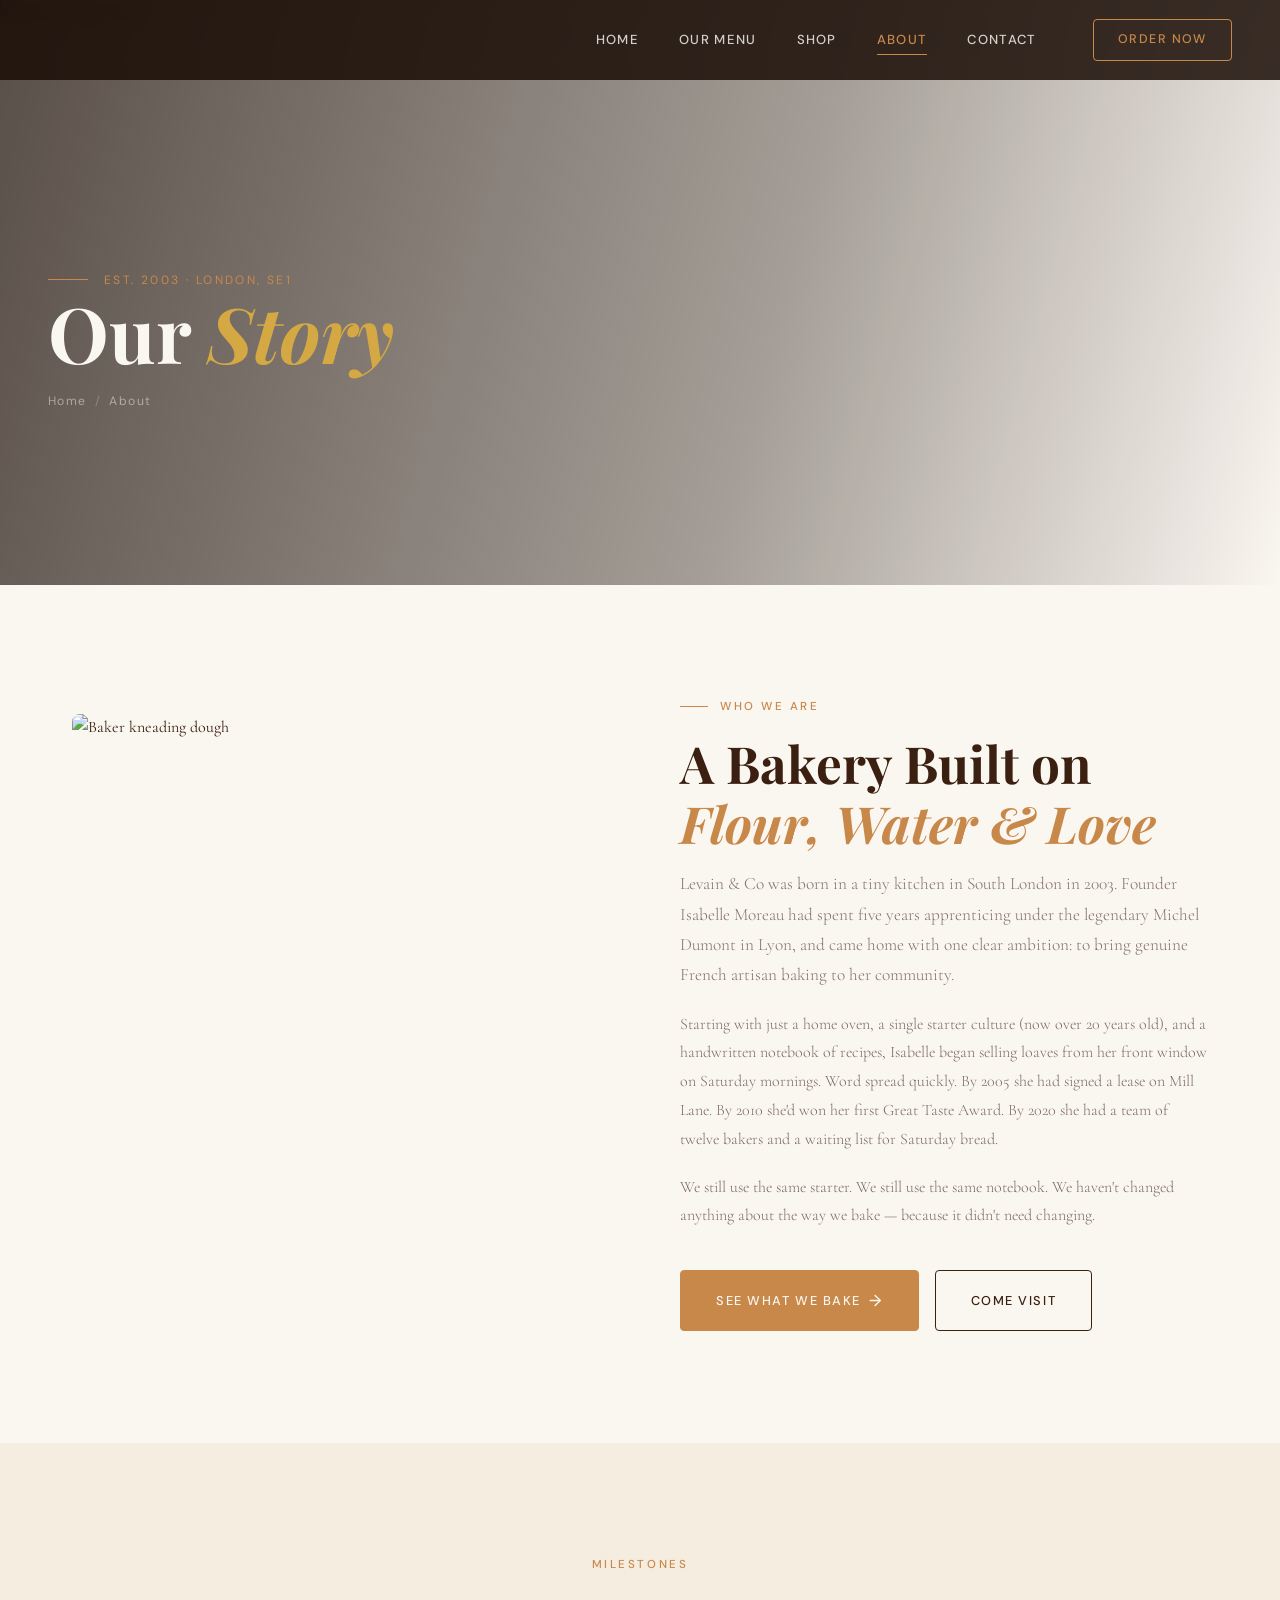
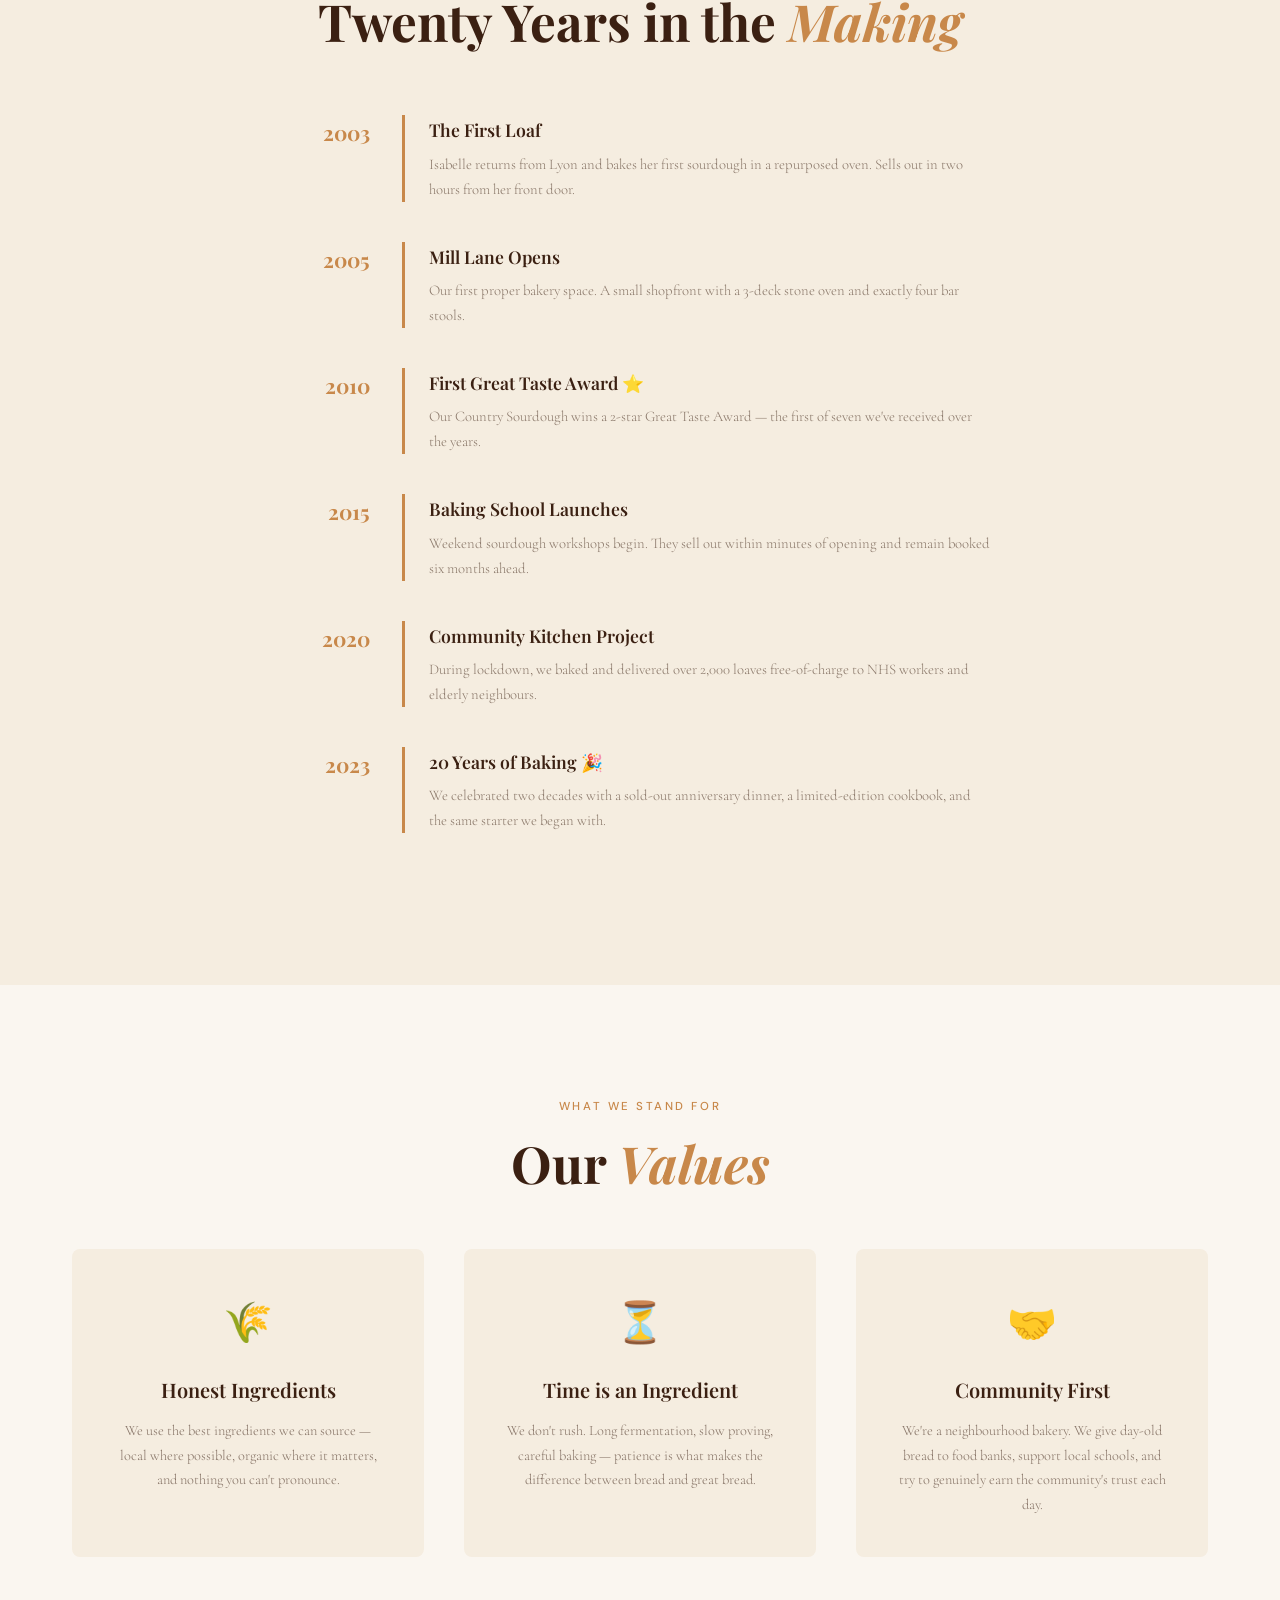
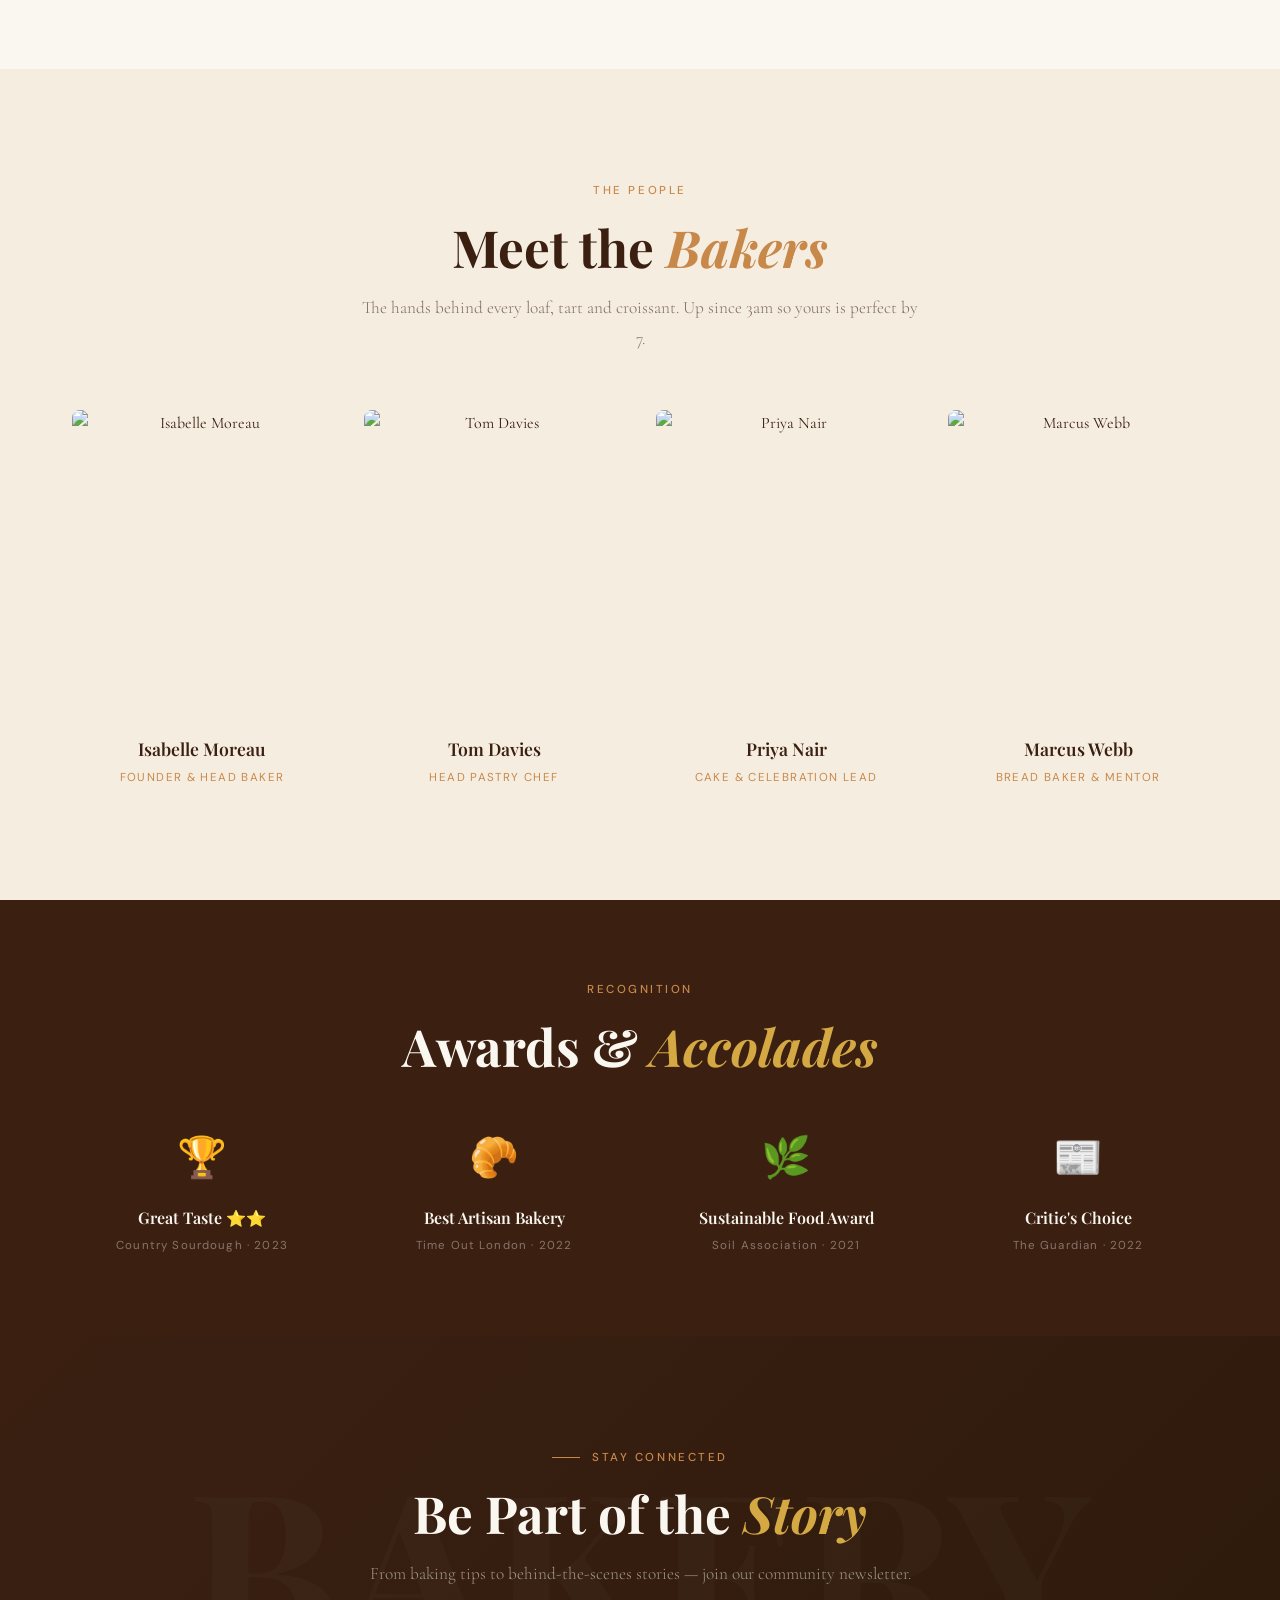
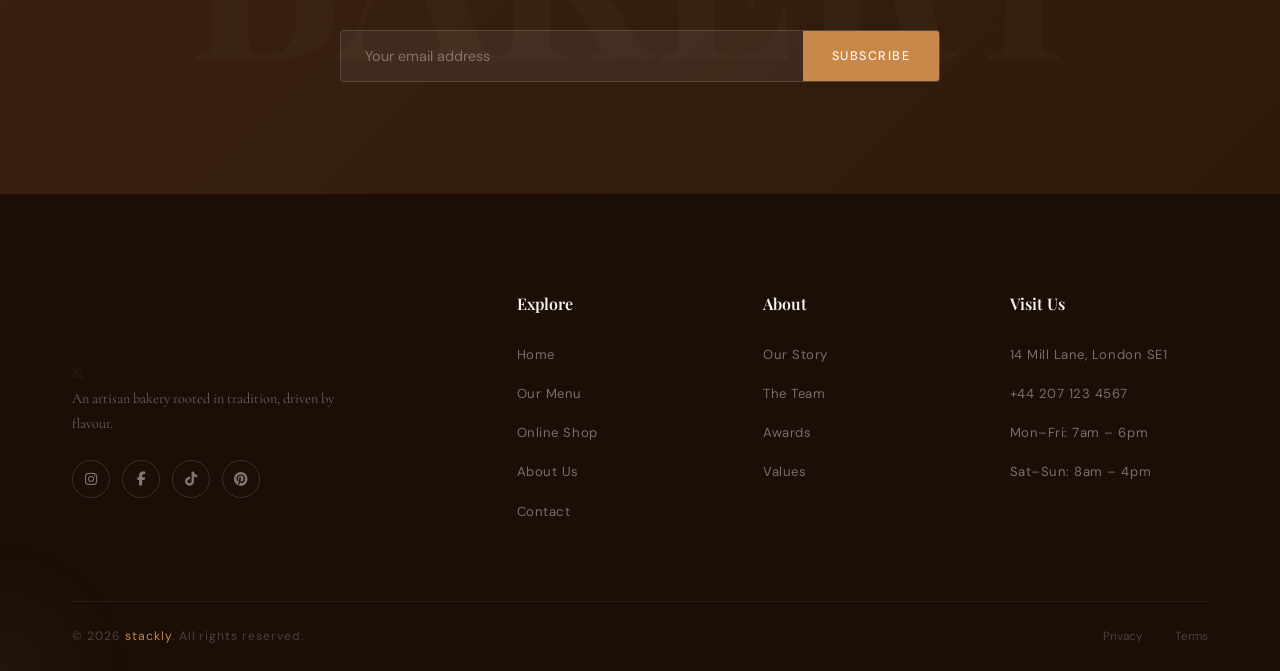
==== about.html @ cf2d7bab "initial commit" ====
<!DOCTYPE html>
<html lang="en">
<head>
  <meta charset="UTF-8" />
  <meta name="viewport" content="width=device-width, initial-scale=1.0" />
  <title>About Us </title>
  <link rel="stylesheet" href="style.css" />
  <link rel="stylesheet" href="https://cdnjs.cloudflare.com/ajax/libs/font-awesome/6.5.0/css/all.min.css" />
</head>
<body>

    

<div class="page-overlay" id="page-overlay"></div>

<nav class="mobile-menu" id="mobile-menu">
  <a href="index.html">Home</a>
  <a href="menu.html">Our Menu</a>
  <a href="shop.html">Shop</a>
  <a href="about.html">About</a>
  <a href="contact.html">Contact</a>
  <div class="mobile-menu-footer">LEVAIN &amp; CO · EST. 2003</div>
</nav>

<header class="navbar dark-nav" id="navbar">
    <div class="footer-logo-wrap">
          <img
            src="https://snabsolutions.in/wp-content/uploads/2026/02/stackly-snab-solutions.png"
            alt="Stackly Bakery"
            class="footer-logo-img"
            loading="lazy"
          /></div>
  <a href="index.html" class="nav-logo"> <span></span> </a>
  <nav class="nav-links">
    <a href="index.html">Home</a>
    <a href="menu.html">Our Menu</a>
    <a href="shop.html">Shop</a>
    <a href="about.html" class="active">About</a>
    <a href="contact.html">Contact</a>
  </nav>
  <a href="shop.html" class="nav-cta">Order Now</a>
  <button class="hamburger" id="hamburger" aria-label="Menu">
    <span></span><span></span><span></span>
  </button>
</header>

<!-- Hero -->
<section class="inner-hero">
  <img class="hero-bg" src="https://images.unsplash.com/photo-1559592413-7cec4d0cae2b?w=1600&q=80&fit=crop" alt="Bakery kitchen hero" />
  <div class="inner-hero-content">
    <p class="hero-eyebrow" style="color:var(--caramel);font-family:var(--font-ui);font-size:0.75rem;letter-spacing:0.2em;text-transform:uppercase;margin-bottom:1rem;opacity:1">Est. 2003 · London, SE1</p>
    <h1 class="inner-hero-title">Our <em style="font-style:italic;color:var(--gold)">Story</em></h1>
    <div class="breadcrumb">
      <a href="index.html">Home</a><span class="sep">/</span><span>About</span>
    </div>
  </div>
</section>

<!-- Story Section -->
<section class="section about-story">
  <div class="container">
    <div class="about-story-inner">

      <div class="about-story-img reveal-left">
        <img src="https://images.unsplash.com/photo-1509440159596-0249088772ff?w=700&q=80&fit=crop" alt="Baker kneading dough" />
      </div>

      <div class="reveal-right">
        <p class="section-label">Who We Are</p>
        <h2 class="section-title">A Bakery Built on<br /><em>Flour, Water & Love</em></h2>
        <p class="section-sub">Levain & Co was born in a tiny kitchen in South London in 2003. Founder Isabelle Moreau had spent five years apprenticing under the legendary Michel Dumont in Lyon, and came home with one clear ambition: to bring genuine French artisan baking to her community.</p>
        <p style="margin-top:1.2rem;font-size:1rem;color:rgba(59,32,18,0.65);font-weight:300;line-height:1.8">Starting with just a home oven, a single starter culture (now over 20 years old), and a handwritten notebook of recipes, Isabelle began selling loaves from her front window on Saturday mornings. Word spread quickly. By 2005 she had signed a lease on Mill Lane. By 2010 she'd won her first Great Taste Award. By 2020 she had a team of twelve bakers and a waiting list for Saturday bread.</p>
        <p style="margin-top:1.2rem;font-size:1rem;color:rgba(59,32,18,0.65);font-weight:300;line-height:1.8">We still use the same starter. We still use the same notebook. We haven't changed anything about the way we bake — because it didn't need changing.</p>
        <div style="margin-top:2.5rem;display:flex;gap:1rem;flex-wrap:wrap">
          <a href="menu.html" class="btn btn-primary btn-arrow">See What We Bake</a>
          <a href="contact.html" class="btn btn-outline-dark">Come Visit</a>
        </div>
      </div>

    </div>
  </div>
</section>

<!-- Timeline -->
<section style="background:var(--warm);padding:7rem 0">
  <div class="container">
    <div class="text-center reveal">
      <p class="section-label">Milestones</p>
      <h2 class="section-title">Twenty Years in the <em>Making</em></h2>
    </div>

    <div class="timeline" style="max-width:700px;margin:4rem auto 0">

      <div class="timeline-item reveal" data-delay="1">
        <div class="timeline-year">2003</div>
        <div class="timeline-body">
          <div class="timeline-title">The First Loaf</div>
          <div class="timeline-text">Isabelle returns from Lyon and bakes her first sourdough in a repurposed oven. Sells out in two hours from her front door.</div>
        </div>
      </div>

      <div class="timeline-item reveal" data-delay="2">
        <div class="timeline-year">2005</div>
        <div class="timeline-body">
          <div class="timeline-title">Mill Lane Opens</div>
          <div class="timeline-text">Our first proper bakery space. A small shopfront with a 3-deck stone oven and exactly four bar stools.</div>
        </div>
      </div>

      <div class="timeline-item reveal" data-delay="3">
        <div class="timeline-year">2010</div>
        <div class="timeline-body">
          <div class="timeline-title">First Great Taste Award ⭐</div>
          <div class="timeline-text">Our Country Sourdough wins a 2-star Great Taste Award — the first of seven we've received over the years.</div>
        </div>
      </div>

      <div class="timeline-item reveal" data-delay="1">
        <div class="timeline-year">2015</div>
        <div class="timeline-body">
          <div class="timeline-title">Baking School Launches</div>
          <div class="timeline-text">Weekend sourdough workshops begin. They sell out within minutes of opening and remain booked six months ahead.</div>
        </div>
      </div>

      <div class="timeline-item reveal" data-delay="2">
        <div class="timeline-year">2020</div>
        <div class="timeline-body">
          <div class="timeline-title">Community Kitchen Project</div>
          <div class="timeline-text">During lockdown, we baked and delivered over 2,000 loaves free-of-charge to NHS workers and elderly neighbours.</div>
        </div>
      </div>

      <div class="timeline-item reveal" data-delay="3">
        <div class="timeline-year">2023</div>
        <div class="timeline-body">
          <div class="timeline-title">20 Years of Baking 🎉</div>
          <div class="timeline-text">We celebrated two decades with a sold-out anniversary dinner, a limited-edition cookbook, and the same starter we began with.</div>
        </div>
      </div>

    </div>
  </div>
</section>

<!-- Values Section -->
<section class="section" style="background:var(--cream)">
  <div class="container">
    <div class="text-center reveal">
      <p class="section-label">What We Stand For</p>
      <h2 class="section-title">Our <em>Values</em></h2>
    </div>
    <div style="display:grid;grid-template-columns:repeat(3,1fr);gap:2.5rem;margin-top:3.5rem">

      <div class="reveal" data-delay="1" style="text-align:center;padding:2.5rem;background:var(--warm);border-radius:8px">
        <div style="font-size:2.5rem;margin-bottom:1rem">🌾</div>
        <div style="font-family:var(--font-display);font-size:1.25rem;font-weight:600;color:var(--brown);margin-bottom:0.75rem">Honest Ingredients</div>
        <p style="font-size:0.9rem;color:rgba(59,32,18,0.6);font-weight:300;line-height:1.7">We use the best ingredients we can source — local where possible, organic where it matters, and nothing you can't pronounce.</p>
      </div>

      <div class="reveal" data-delay="3" style="text-align:center;padding:2.5rem;background:var(--warm);border-radius:8px">
        <div style="font-size:2.5rem;margin-bottom:1rem">⏳</div>
        <div style="font-family:var(--font-display);font-size:1.25rem;font-weight:600;color:var(--brown);margin-bottom:0.75rem">Time is an Ingredient</div>
        <p style="font-size:0.9rem;color:rgba(59,32,18,0.6);font-weight:300;line-height:1.7">We don't rush. Long fermentation, slow proving, careful baking — patience is what makes the difference between bread and great bread.</p>
      </div>

      <div class="reveal" data-delay="5" style="text-align:center;padding:2.5rem;background:var(--warm);border-radius:8px">
        <div style="font-size:2.5rem;margin-bottom:1rem">🤝</div>
        <div style="font-family:var(--font-display);font-size:1.25rem;font-weight:600;color:var(--brown);margin-bottom:0.75rem">Community First</div>
        <p style="font-size:0.9rem;color:rgba(59,32,18,0.6);font-weight:300;line-height:1.7">We're a neighbourhood bakery. We give day-old bread to food banks, support local schools, and try to genuinely earn the community's trust each day.</p>
      </div>

    </div>
  </div>
</section>

<!-- Team Section -->
<section class="section team-section">
  <div class="container">
    <div class="text-center reveal">
      <p class="section-label">The People</p>
      <h2 class="section-title">Meet the <em>Bakers</em></h2>
      <p class="section-sub">The hands behind every loaf, tart and croissant. Up since 3am so yours is perfect by 7.</p>
    </div>

    <div class="team-grid">

      <div class="team-card reveal" data-delay="1">
        <div class="team-img">
          <img src="https://images.unsplash.com/photo-1494790108755-2616b612b25c?w=400&q=80&fit=crop&crop=faces" alt="Isabelle Moreau" />
          <div class="team-socials">
            <a href="#"><i class="fab fa-instagram"></i></a>
            <a href="#"><i class="fab fa-linkedin-in"></i></a>
          </div>
        </div>
        <div class="team-name">Isabelle Moreau</div>
        <div class="team-role">Founder & Head Baker</div>
      </div>

      <div class="team-card reveal" data-delay="2">
        <div class="team-img">
          <img src="https://images.unsplash.com/photo-1507003211169-0a1dd7228f2d?w=400&q=80&fit=crop&crop=faces" alt="Tom Davies" />
          <div class="team-socials">
            <a href="#"><i class="fab fa-instagram"></i></a>
          </div>
        </div>
        <div class="team-name">Tom Davies</div>
        <div class="team-role">Head Pastry Chef</div>
      </div>

      <div class="team-card reveal" data-delay="3">
        <div class="team-img">
          <img src="https://images.unsplash.com/photo-1438761681033-6461ffad8d80?w=400&q=80&fit=crop&crop=faces" alt="Priya Nair" />
          <div class="team-socials">
            <a href="#"><i class="fab fa-instagram"></i></a>
          </div>
        </div>
        <div class="team-name">Priya Nair</div>
        <div class="team-role">Cake & Celebration Lead</div>
      </div>

      <div class="team-card reveal" data-delay="4">
        <div class="team-img">
          <img src="https://images.unsplash.com/photo-1472099645785-5658abf4ff4e?w=400&q=80&fit=crop&crop=faces" alt="Marcus Webb" />
          <div class="team-socials">
            <a href="#"><i class="fab fa-instagram"></i></a>
          </div>
        </div>
        <div class="team-name">Marcus Webb</div>
        <div class="team-role">Bread Baker & Mentor</div>
      </div>

    </div>
  </div>
</section>

<!-- Awards Banner -->
<section style="background:var(--brown);padding:5rem 0">
  <div class="container">
    <div class="text-center reveal" style="margin-bottom:3rem">
      <p class="section-label" style="color:var(--caramel);justify-content:center">Recognition</p>
      <h2 class="section-title" style="color:var(--cream)">Awards & <em style="color:var(--gold)">Accolades</em></h2>
    </div>
    <div style="display:grid;grid-template-columns:repeat(4,1fr);gap:2rem;text-align:center">
      <div class="reveal" data-delay="1" style="color:var(--cream)">
        <div style="font-size:2.5rem;margin-bottom:0.75rem">🏆</div>
        <div style="font-family:var(--font-display);font-size:1rem;font-weight:600;color:var(--cream);margin-bottom:0.3rem">Great Taste ⭐⭐</div>
        <div style="font-family:var(--font-ui);font-size:0.72rem;letter-spacing:0.1em;color:rgba(250,246,240,0.4)">Country Sourdough · 2023</div>
      </div>
      <div class="reveal" data-delay="2" style="color:var(--cream)">
        <div style="font-size:2.5rem;margin-bottom:0.75rem">🥐</div>
        <div style="font-family:var(--font-display);font-size:1rem;font-weight:600;color:var(--cream);margin-bottom:0.3rem">Best Artisan Bakery</div>
        <div style="font-family:var(--font-ui);font-size:0.72rem;letter-spacing:0.1em;color:rgba(250,246,240,0.4)">Time Out London · 2022</div>
      </div>
      <div class="reveal" data-delay="3" style="color:var(--cream)">
        <div style="font-size:2.5rem;margin-bottom:0.75rem">🌿</div>
        <div style="font-family:var(--font-display);font-size:1rem;font-weight:600;color:var(--cream);margin-bottom:0.3rem">Sustainable Food Award</div>
        <div style="font-family:var(--font-ui);font-size:0.72rem;letter-spacing:0.1em;color:rgba(250,246,240,0.4)">Soil Association · 2021</div>
      </div>
      <div class="reveal" data-delay="4" style="color:var(--cream)">
        <div style="font-size:2.5rem;margin-bottom:0.75rem">📰</div>
        <div style="font-family:var(--font-display);font-size:1rem;font-weight:600;color:var(--cream);margin-bottom:0.3rem">Critic's Choice</div>
        <div style="font-family:var(--font-ui);font-size:0.72rem;letter-spacing:0.1em;color:rgba(250,246,240,0.4)">The Guardian · 2022</div>
      </div>
    </div>
  </div>
</section>

<!-- Newsletter -->
<section class="newsletter-section">
  <div class="newsletter-inner reveal">
    <p class="section-label" style="justify-content:center">Stay Connected</p>
    <h2 class="section-title" style="color:var(--cream)">Be Part of the <em style="color:var(--gold)">Story</em></h2>
    <p class="section-sub">From baking tips to behind-the-scenes stories — join our community newsletter.</p>
    <form class="newsletter-form" onsubmit="return false">
      <input type="email" placeholder="Your email address" />
      <button type="submit">Subscribe</button>
    </form>
  </div>
</section>

<footer>
  <div class="container">
    <div class="footer-grid">
      <div class="footer-brand">
        <div class="nav-logo">
          <img
            src="https://snabsolutions.in/wp-content/uploads/2026/02/stackly-snab-solutions.png"
            alt="Stackly Bakery"
            class="footer-logo-img"
            loading="lazy"
          /></div>
        <div class="nav-logo"> <span>&</span> </div>
        <p>An artisan bakery rooted in tradition, driven by flavour.</p>
        <div class="footer-socials">
          <a href="#"><i class="fab fa-instagram"></i></a>
          <a href="#"><i class="fab fa-facebook-f"></i></a>
          <a href="#"><i class="fab fa-tiktok"></i></a>
          <a href="#"><i class="fab fa-pinterest"></i></a>
        </div>
      </div>
      <div>
        <div class="footer-col-title">Explore</div>
        <ul class="footer-links">
          <li><a href="index.html">Home</a></li>
          <li><a href="menu.html">Our Menu</a></li>
          <li><a href="shop.html">Online Shop</a></li>
          <li><a href="about.html">About Us</a></li>
          <li><a href="contact.html">Contact</a></li>
        </ul>
      </div>
      <div>
        <div class="footer-col-title">About</div>
        <ul class="footer-links">
          <li><a href="about.html">Our Story</a></li>
          <li><a href="about.html">The Team</a></li>
          <li><a href="about.html">Awards</a></li>
          <li><a href="about.html">Values</a></li>
        </ul>
      </div>
      <div>
        <div class="footer-col-title">Visit Us</div>
        <ul class="footer-links">
          <li><a href="#">14 Mill Lane, London SE1</a></li>
          <li><a href="tel:+442071234567">+44 207 123 4567</a></li>
          <li><a href="#">Mon–Fri: 7am – 6pm</a></li>
          <li><a href="#">Sat–Sun: 8am – 4pm</a></li>
        </ul>
      </div>
    </div>
    <div class="footer-bottom">
      <p class="footer-copy">© 2026 <span>stackly</span>. All rights reserved.</p>
      <div class="footer-legal"><a href="#">Privacy</a><a href="#">Terms</a></div>
    </div>
  </div>
</footer>

<script src="main.js"></script>
</body>
</html>
---- style.css ----
/* ============================================
   STACKLY BAKERY — Main Stylesheet
   style.css
   ============================================ */

@import url('https://fonts.googleapis.com/css2?family=Playfair+Display:ital,wght@0,400;0,600;0,700;0,900;1,400;1,600&family=Cormorant+Garamond:ital,wght@0,300;0,400;0,500;1,300;1,400&family=DM+Sans:wght@300;400;500&display=swap');

/* ─── CSS Variables ─────────────────────────── */
:root {
  --cream:     #faf6f0;
  --warm:      #f5ede0;
  --caramel:   #c8884a;
  --caramel-d: #a96e34;
  --brown:     #3b2012;
  --dark:      #1a0e07;
  --sage:      #7a8c6e;
  --rose:      #d4937a;
  --gold:      #d4a843;

  --font-display: 'Playfair Display', Georgia, serif;
  --font-body:    'Cormorant Garamond', serif;
  --font-ui:      'DM Sans', sans-serif;

  --nav-h: 80px;
  --transition: 0.4s cubic-bezier(0.25, 0.46, 0.45, 0.94);
  --radius: 4px;
  --shadow: 0 8px 40px rgba(59,32,18,0.12);
  --shadow-lg: 0 20px 60px rgba(59,32,18,0.18);
}

/* ─── Reset & Base ──────────────────────────── */
*, *::before, *::after {
  margin: 0;
  padding: 0;
  box-sizing: border-box;
}

html {
  scroll-behavior: smooth;
  font-size: 16px;
}

body {
  font-family: var(--font-body);
  background: var(--cream);
  color: var(--brown);
  overflow-x: hidden;
  line-height: 1.7;
}

img {
  display: block;
  width: 100%;
  height: 100%;
  object-fit: cover;
}

a {
  text-decoration: none;
  color: inherit;
}

ul { list-style: none; }

button {
  cursor: pointer;
  border: none;
  background: none;
  font-family: inherit;
}

.container {
  max-width: 1200px;
  margin: 0 auto;
  padding: 0 2rem;
}

.container-wide {
  max-width: 1440px;
  margin: 0 auto;
  padding: 0 2rem;
}

/* ─── Page Transition ───────────────────────── */
.page-overlay {
  position: fixed;
  inset: 0;
  background: var(--brown);
  z-index: 9999;
  transform: translateY(-100%);
  transition: transform 0.6s cubic-bezier(0.77,0,0.175,1);
  pointer-events: none;
}

.page-overlay.active {
  transform: translateY(0);
  pointer-events: all;
}

.page-overlay.exit {
  transform: translateY(100%);
}

/* ─── Scrollbar ─────────────────────────────── */
::-webkit-scrollbar { width: 5px; }
::-webkit-scrollbar-track { background: var(--warm); }
::-webkit-scrollbar-thumb { background: var(--caramel); border-radius: 10px; }

/* ============================================
   NAVIGATION
   ============================================ */
.navbar {
  position: fixed;
  top: 0;
  left: 0;
  right: 0;
  height: var(--nav-h);
  display: flex;
  align-items: center;
  z-index: 1000;
  transition: background var(--transition), box-shadow var(--transition), height var(--transition);
  padding: 0 3rem;
  gap: 2rem;
}

.navbar.scrolled {
  background: rgba(26,14,7,0.97);
  backdrop-filter: blur(12px);
  box-shadow: 0 2px 24px rgba(59,32,18,0.25);
  height: 64px;
}

.navbar.dark-nav {
  background: rgba(26,14,7,0.85);
  backdrop-filter: blur(8px);
}

.navbar.dark-nav.scrolled {
  background: rgba(26,14,7,0.97);
}

/* ─── Logo ──────────────────────────────────── */
.nav-logo {
  display: flex;
  align-items: center;
  gap: 0.75rem;
  flex-shrink: 0;
  text-decoration: none;
}

.nav-logo-img {
  height: 70px;
  width: auto;
  object-fit: contain;
  display: block;
  /* White tinted logo on dark nav */
  filter: brightness(0) invert(1);
  transition: filter var(--transition), transform var(--transition);
}

.nav-logo:hover .nav-logo-img {
  transform: scale(1.04);
}

/* Keep white on dark nav always */
.navbar.dark-nav .nav-logo-img,
.navbar.dark-nav.scrolled .nav-logo-img {
  filter: brightness(0) invert(1);
}

/* On light scrolled nav, show original colors */
.navbar:not(.dark-nav).scrolled .nav-logo-img {
  filter: none;
}

.nav-logo-text {
  font-family: var(--font-display);
  font-size: 1.45rem;
  font-weight: 700;
  color: var(--cream);
  letter-spacing: 0.02em;
  transition: color var(--transition);
}

.navbar:not(.dark-nav).scrolled .nav-logo-text {
  color: var(--brown);
}

.nav-logo-text span { color: var(--caramel); }

.nav-links {
  display: flex;
  align-items: center;
  gap: 2.5rem;
  margin-left: auto;
  margin-right: 1.5rem;
}

.nav-links a {
  font-family: var(--font-ui);
  font-size: 0.82rem;
  font-weight: 500;
  letter-spacing: 0.1em;
  text-transform: uppercase;
  color: rgba(250,246,240,0.82);
  transition: color var(--transition);
  position: relative;
}

.nav-links a::after {
  content: '';
  position: absolute;
  bottom: -4px;
  left: 0;
  width: 0;
  height: 1px;
  background: var(--caramel);
  transition: width var(--transition);
}

.nav-links a:hover::after,
.nav-links a.active::after { width: 100%; }

.nav-links a:hover,
.nav-links a.active { color: var(--caramel); }

.navbar:not(.dark-nav).scrolled .nav-links a {
  color: rgba(59,32,18,0.8);
}

.nav-cta {
  font-family: var(--font-ui);
  font-size: 0.78rem;
  font-weight: 500;
  letter-spacing: 0.12em;
  text-transform: uppercase;
  padding: 0.6rem 1.5rem;
  border: 1px solid var(--caramel);
  color: var(--caramel);
  border-radius: var(--radius);
  transition: all var(--transition);
  white-space: nowrap;
  position: relative;
  overflow: hidden;
}

.nav-cta::before {
  content: '';
  position: absolute;
  inset: 0;
  background: var(--caramel);
  transform: scaleX(0);
  transform-origin: left;
  transition: transform 0.4s cubic-bezier(0.77,0,0.175,1);
}

.nav-cta:hover::before { transform: scaleX(1); }

.nav-cta span, .nav-cta { position: relative; }

.nav-cta:hover {
  color: var(--cream);
}

/* Cart badge */
.cart-count {
  position: absolute;
  top: -6px;
  right: -6px;
  width: 18px;
  height: 18px;
  border-radius: 50%;
  background: var(--caramel);
  color: var(--cream);
  font-family: var(--font-ui);
  font-size: 0.58rem;
  font-weight: 700;
  display: flex;
  align-items: center;
  justify-content: center;
}

/* ─── Hamburger ─────────────────────────────── */
.hamburger {
  display: none;
  flex-direction: column;
  justify-content: center;
  gap: 6px;
  width: 42px;
  height: 42px;
  padding: 8px;
  margin-left: auto;
  z-index: 1100;
  background: rgba(250,246,240,0.08);
  border: 1px solid rgba(250,246,240,0.18);
  border-radius: 6px;
  transition: background var(--transition), border-color var(--transition);
}

.hamburger:hover {
  background: rgba(200,136,74,0.18);
  border-color: var(--caramel);
}

.hamburger span {
  display: block;
  height: 2px;
  background: var(--cream);
  border-radius: 2px;
  transition: all 0.38s cubic-bezier(0.68,-0.55,0.265,1.55);
  transform-origin: center;
}

.hamburger span:nth-child(1) { width: 100%; }
.hamburger span:nth-child(2) { width: 72%; }
.hamburger span:nth-child(3) { width: 100%; }

.hamburger.open span:nth-child(1) {
  transform: translateY(8px) rotate(45deg);
  width: 100%;
}

.hamburger.open span:nth-child(2) {
  opacity: 0;
  transform: scaleX(0);
}

.hamburger.open span:nth-child(3) {
  transform: translateY(-8px) rotate(-45deg);
}

/* ─── Mobile Menu ───────────────────────────── */
.mobile-menu {
  position: fixed;
  inset: 0;
  background: var(--dark);
  z-index: 1050;
  display: flex;
  flex-direction: column;
  align-items: center;
  justify-content: center;
  gap: 0.4rem;
  transform: translateX(100%);
  transition: transform 0.52s cubic-bezier(0.77,0,0.175,1);
  overflow: hidden;
}

.mobile-menu::before {
  content: '';
  position: absolute;
  width: 600px;
  height: 600px;
  border-radius: 50%;
  background: radial-gradient(circle, rgba(200,136,74,0.07) 0%, transparent 70%);
  top: -200px;
  right: -200px;
  pointer-events: none;
}

.mobile-menu.open { transform: translateX(0); }

.mobile-menu a {
  font-family: var(--font-display);
  font-size: clamp(1.8rem,6vw,3rem);
  color: var(--cream);
  font-weight: 600;
  letter-spacing: 0.02em;
  transition: color 0.3s;
  opacity: 0;
  transform: translateX(40px);
  padding: 0.4rem 0;
  position: relative;
}

.mobile-menu a::after {
  content: '';
  position: absolute;
  bottom: 0;
  left: 0;
  width: 0;
  height: 1px;
  background: var(--caramel);
  transition: width 0.3s ease;
}

.mobile-menu a:hover::after { width: 100%; }

.mobile-menu.open a {
  opacity: 1;
  transform: translateX(0);
  transition: opacity 0.4s ease, transform 0.4s ease, color 0.3s;
}

.mobile-menu.open a:nth-child(1) { transition-delay: 0.12s; }
.mobile-menu.open a:nth-child(2) { transition-delay: 0.18s; }
.mobile-menu.open a:nth-child(3) { transition-delay: 0.24s; }
.mobile-menu.open a:nth-child(4) { transition-delay: 0.30s; }
.mobile-menu.open a:nth-child(5) { transition-delay: 0.36s; }

.mobile-menu a:hover { color: var(--caramel); }

.mobile-menu-order {
  margin-top: 1.5rem;
  opacity: 0;
  transform: translateY(20px);
  transition: opacity 0.4s ease, transform 0.4s ease !important;
}

.mobile-menu.open .mobile-menu-order {
  opacity: 1;
  transform: translateY(0);
  transition-delay: 0.42s !important;
}

.mobile-menu-order-btn {
  font-family: var(--font-ui) !important;
  font-size: 0.85rem !important;
  letter-spacing: 0.15em !important;
  text-transform: uppercase !important;
  padding: 0.9rem 2.5rem !important;
  background: var(--caramel) !important;
  color: var(--cream) !important;
  border-radius: var(--radius) !important;
  display: inline-block;
}

.mobile-menu-order-btn:hover {
  background: var(--caramel-d) !important;
}

.mobile-menu-order-btn::after { display: none !important; }

.mobile-menu-footer {
  position: absolute;
  bottom: 2.5rem;
  font-family: var(--font-ui);
  font-size: 0.7rem;
  color: rgba(250,246,240,0.25);
  letter-spacing: 0.18em;
  text-transform: uppercase;
}

.mobile-close {
  position: absolute;
  top: 1.5rem;
  right: 1.5rem;
  width: 46px;
  height: 46px;
  border-radius: 50%;
  background: rgba(250,246,240,0.07);
  border: 1px solid rgba(250,246,240,0.12);
  display: flex;
  align-items: center;
  justify-content: center;
  cursor: pointer;
  transition: background var(--transition), border-color var(--transition), opacity 0.3s 0.3s;
  z-index: 10;
  opacity: 0;
}

.mobile-menu.open .mobile-close { opacity: 1; }

.mobile-close:hover {
  background: var(--caramel);
  border-color: var(--caramel);
}

.mobile-close-icon {
  width: 18px;
  height: 18px;
  position: relative;
}

.mobile-close-icon::before,
.mobile-close-icon::after {
  content: '';
  position: absolute;
  top: 50%;
  left: 0;
  width: 100%;
  height: 2px;
  background: var(--cream);
  border-radius: 2px;
}

.mobile-close-icon::before { transform: translateY(-50%) rotate(45deg); }
.mobile-close-icon::after  { transform: translateY(-50%) rotate(-45deg); }

/* Mobile logo in nav */
.nav-logo-img-mobile {
  display: none;
}

/* ============================================
   BUTTONS
   ============================================ */
.btn {
  display: inline-flex;
  align-items: center;
  gap: 0.5rem;
  font-family: var(--font-ui);
  font-size: 0.8rem;
  font-weight: 500;
  letter-spacing: 0.12em;
  text-transform: uppercase;
  padding: 1rem 2.2rem;
  border-radius: var(--radius);
  transition: all var(--transition);
  position: relative;
  overflow: hidden;
}

.btn::before {
  content: '';
  position: absolute;
  inset: 0;
  background: rgba(255,255,255,0.08);
  transform: scaleX(0);
  transform-origin: left;
  transition: transform 0.4s ease;
}

.btn:hover::before { transform: scaleX(1); }

.btn-primary {
  background: var(--caramel);
  color: var(--cream);
  border: 1px solid var(--caramel);
}

.btn-primary:hover {
  background: var(--caramel-d);
  border-color: var(--caramel-d);
  transform: translateY(-2px);
  box-shadow: 0 8px 24px rgba(200,136,74,0.35);
}

.btn-outline {
  background: transparent;
  color: var(--cream);
  border: 1px solid rgba(250,246,240,0.5);
}

.btn-outline:hover {
  border-color: var(--cream);
  background: rgba(250,246,240,0.1);
  transform: translateY(-2px);
}

.btn-outline-dark {
  background: transparent;
  color: var(--brown);
  border: 1px solid var(--brown);
}

.btn-outline-dark:hover {
  background: var(--brown);
  color: var(--cream);
  transform: translateY(-2px);
}

.btn-lg { padding: 1.2rem 2.8rem; font-size: 0.9rem; }

.btn-arrow::after {
  content: '→';
  font-size: 1rem;
  transition: transform 0.3s ease;
}

.btn:hover.btn-arrow::after { transform: translateX(5px); }

/* ============================================
   SECTION COMMONS
   ============================================ */
.section { padding: 7rem 0; }

.section-label {
  font-family: var(--font-ui);
  font-size: 0.72rem;
  font-weight: 500;
  letter-spacing: 0.22em;
  text-transform: uppercase;
  color: var(--caramel);
  display: flex;
  align-items: center;
  gap: 0.75rem;
  margin-bottom: 1rem;
}

.section-label::before {
  content: '';
  display: block;
  width: 28px;
  height: 1px;
  background: var(--caramel);
}

.section-title {
  font-family: var(--font-display);
  font-size: clamp(2rem,4vw,3.2rem);
  font-weight: 700;
  line-height: 1.18;
  color: var(--brown);
}

.section-title em {
  font-style: italic;
  color: var(--caramel);
}

.section-sub {
  font-size: 1.08rem;
  color: rgba(59,32,18,0.62);
  max-width: 560px;
  margin-top: 1rem;
  font-weight: 300;
  line-height: 1.75;
}

.text-center { text-align: center; }
.text-center .section-sub { margin: 1rem auto 0; }
.text-center .section-label { justify-content: center; }
.text-center .section-label::before { display: none; }

/* ─── Reveal Animations ─────────────────────── */
.reveal {
  opacity: 0;
  transform: translateY(36px);
  transition: opacity 0.85s ease, transform 0.85s ease;
}

.reveal.visible {
  opacity: 1;
  transform: translateY(0);
}

.reveal-left {
  opacity: 0;
  transform: translateX(-44px);
  transition: opacity 0.85s ease, transform 0.85s ease;
}

.reveal-left.visible {
  opacity: 1;
  transform: translateX(0);
}

.reveal-right {
  opacity: 0;
  transform: translateX(44px);
  transition: opacity 0.85s ease, transform 0.85s ease;
}

.reveal-right.visible {
  opacity: 1;
  transform: translateX(0);
}

.reveal-scale {
  opacity: 0;
  transform: scale(0.92);
  transition: opacity 0.85s ease, transform 0.85s ease;
}

.reveal-scale.visible {
  opacity: 1;
  transform: scale(1);
}

[data-delay="1"] { transition-delay: 0.1s; }
[data-delay="2"] { transition-delay: 0.2s; }
[data-delay="3"] { transition-delay: 0.3s; }
[data-delay="4"] { transition-delay: 0.4s; }
[data-delay="5"] { transition-delay: 0.5s; }
[data-delay="6"] { transition-delay: 0.6s; }

/* ============================================
   HERO — HOME
   ============================================ */
/* ============================================
   HERO — HOME
   ============================================ */
.hero-home {
  position: relative;
  height: 100vh;
  min-height: 680px;

  /* Add top spacing for fixed navbar/logo */
  padding-top: 120px;

  display: flex;
  align-items: center;
  overflow: hidden;
}

.hero-slider {
  position: absolute;
  inset: 0;
}

.hero-slide {
  position: absolute;
  inset: 0;
  opacity: 0;
  transition: opacity 1.3s ease;
}

.hero-slide.active { opacity: 1; }

.hero-slide img {
  position: absolute;
  inset: 0;
  transform: scale(1.08);
  transition: transform 8s ease;
}

.hero-slide.active img { transform: scale(1); }

.hero-slide::after {
  content: '';
  position: absolute;
  inset: 0;
  background: linear-gradient(
    105deg,
    rgba(26,14,7,0.74) 0%,
    rgba(26,14,7,0.38) 60%,
    transparent 100%
  );
}

.hero-content {
  position: relative;
  z-index: 2;

  /* increased top spacing */
  padding: 5rem 6rem 0;

  max-width: 680px;
}

.hero-eyebrow {
  font-family: var(--font-ui);
  font-size: 0.74rem;
  letter-spacing: 0.26em;
  text-transform: uppercase;
  color: var(--caramel);
  display: flex;
  align-items: center;
  gap: 1rem;
  margin-bottom: 1.5rem;
  opacity: 0;
  transform: translateY(16px);
  transition: opacity 0.8s 0.3s, transform 0.8s 0.3s;
}

.hero-slide.active .hero-eyebrow {
  opacity: 1;
  transform: translateY(0);
}

.hero-eyebrow::before {
  content: '';
  width: 40px;
  height: 1px;
  background: var(--caramel);
}

.hero-title {
  font-family: var(--font-display);
  font-size: clamp(3rem,7vw,5.5rem);
  font-weight: 700;
  line-height: 1.1;
  color: var(--cream);
  margin-bottom: 1.5rem;
  opacity: 0;
  transform: translateY(24px);
  transition: opacity 0.9s 0.5s, transform 0.9s 0.5s;
}

.hero-slide.active .hero-title {
  opacity: 1;
  transform: translateY(0);
}

.hero-title em {
  color: var(--gold);
  font-style: italic;
}

.hero-text {
  font-size: 1.15rem;
  color: rgba(250,246,240,0.78);
  font-weight: 300;
  margin-bottom: 2.5rem;
  max-width: 480px;
  opacity: 0;
  transform: translateY(20px);
  transition: opacity 0.9s 0.7s, transform 0.9s 0.7s;
}

.hero-slide.active .hero-text {
  opacity: 1;
  transform: translateY(0);
}

.hero-btns {
  display: flex;
  gap: 1rem;
  flex-wrap: wrap;
  opacity: 0;
  transform: translateY(16px);
  transition: opacity 0.8s 0.9s, transform 0.8s 0.9s;
}

.hero-slide.active .hero-btns {
  opacity: 1;
  transform: translateY(0);
}

/* Slider nav */
.slider-nav {
  position: absolute;
  bottom: 3rem;
  left: 3rem;
  display: flex;
  gap: 0.6rem;
  z-index: 5;
}

.slider-dot {
  width: 28px;
  height: 3px;
  background: rgba(250,246,240,0.3);
  border-radius: 2px;
  cursor: pointer;
  transition: background 0.4s, width 0.4s;
}

.slider-dot.active {
  background: var(--caramel);
  width: 52px;
}

.slider-counter {
  position: absolute;
  bottom: 3rem;
  right: 3rem;
  font-family: var(--font-ui);
  font-size: 0.8rem;
  color: rgba(250,246,240,0.45);
  z-index: 5;
  letter-spacing: 0.12em;
}

.slider-counter span {
  color: var(--cream);
  font-weight: 500;
}

/* Scroll hint */
.scroll-hint {
  position: absolute;
  bottom: 3rem;
  left: 50%;
  transform: translateX(-50%);
  display: flex;
  flex-direction: column;
  align-items: center;
  gap: 0.5rem;
  z-index: 5;
}

.scroll-hint span {
  font-family: var(--font-ui);
  font-size: 0.62rem;
  letter-spacing: 0.22em;
  text-transform: uppercase;
  color: rgba(250,246,240,0.45);
}

.scroll-hint-line {
  width: 1px;
  height: 42px;
  background: rgba(250,246,240,0.25);
  position: relative;
  overflow: hidden;
}

.scroll-hint-line::after {
  content: '';
  position: absolute;
  top: -100%;
  width: 100%;
  height: 100%;
  background: var(--caramel);
  animation: scrollLine 2s infinite 0.5s;
}

@keyframes scrollLine {
  0%   { top: -100%; }
  100% { top: 200%; }
}

/* ============================================
   INNER HERO (about, menu, shop, contact)
   ============================================ */
.inner-hero {
  position: relative;
  height: 65vh;
  min-height: 500px;
  /* push below fixed navbar */
  padding-top: var(--nav-h);
  display: flex;
  align-items: center;
  overflow: hidden;
}

.inner-hero img.hero-bg {
  position: absolute;
  inset: 0;
  transform: scale(1.06);
  animation: slowZoom 12s ease-out forwards;
  z-index: 0;
}

@keyframes slowZoom { to { transform: scale(1); } }

.inner-hero::after {
  content: '';
  position: absolute;
  inset: 0;
  background: linear-gradient(
    105deg,
    rgba(26,14,7,0.72) 0%,
    rgba(26,14,7,0.38) 60%,
    transparent 100%
  );
  z-index: 1;
}

.inner-hero-content {
  position: relative;
  z-index: 2;
  padding: 0 3rem;
}

.inner-hero-title {
  font-family: var(--font-display);
  font-size: clamp(2.5rem,6vw,5rem);
  font-weight: 700;
  color: var(--cream);
  line-height: 1.1;
  opacity: 0;
  transform: translateY(28px);
  animation: heroTitleIn 1s 0.4s forwards;
}

@keyframes heroTitleIn {
  to { opacity: 1; transform: translateY(0); }
}

.breadcrumb {
  font-family: var(--font-ui);
  font-size: 0.76rem;
  letter-spacing: 0.12em;
  color: rgba(250,246,240,0.48);
  margin-top: 1rem;
  display: flex;
  gap: 0.5rem;
  align-items: center;
  opacity: 0;
  animation: heroTitleIn 0.8s 0.75s forwards;
}

.breadcrumb a { transition: color var(--transition); }
.breadcrumb a:hover { color: var(--caramel); }
.breadcrumb .sep { color: rgba(250,246,240,0.25); }

/* ============================================
   MARQUEE BAR
   ============================================ */
.marquee-bar {
  background: var(--brown);
  padding: 0.9rem 0;
  overflow: hidden;
  white-space: nowrap;
}

.marquee-track {
  display: inline-flex;
  animation: marqueeRun 28s linear infinite;
}

.marquee-item {
  font-family: var(--font-ui);
  font-size: 0.72rem;
  letter-spacing: 0.2em;
  text-transform: uppercase;
  color: rgba(250,246,240,0.55);
  padding: 0 2.5rem;
  display: flex;
  align-items: center;
  gap: 2.5rem;
}

.marquee-item::before {
  content: '✦';
  color: var(--caramel);
  font-size: 0.58rem;
}

@keyframes marqueeRun {
  0%   { transform: translateX(0); }
  100% { transform: translateX(-50%); }
}

/* ============================================
   CATEGORIES GRID
   ============================================ */
.categories-section { background: var(--cream); }

.categories-grid {
  display: grid;
  grid-template-columns: repeat(4,1fr);
  gap: 1.5rem;
  margin-top: 3.5rem;
}

.cat-card {
  position: relative;
  border-radius: 8px;
  overflow: hidden;
  height: 380px;
  cursor: pointer;
  transition: transform var(--transition);
}

.cat-card:hover { transform: translateY(-6px); }

.cat-card img { transition: transform 0.72s ease; }
.cat-card:hover img { transform: scale(1.07); }

.cat-card::after {
  content: '';
  position: absolute;
  inset: 0;
  background: linear-gradient(to top, rgba(26,14,7,0.78) 0%, transparent 55%);
}

.cat-card-info {
  position: absolute;
  bottom: 0;
  left: 0;
  right: 0;
  padding: 2rem 1.5rem;
  z-index: 2;
}

.cat-card-name {
  font-family: var(--font-display);
  font-size: 1.5rem;
  color: var(--cream);
  font-weight: 600;
  margin-bottom: 0.3rem;
}

.cat-card-count {
  font-family: var(--font-ui);
  font-size: 0.7rem;
  letter-spacing: 0.2em;
  text-transform: uppercase;
  color: rgba(250,246,240,0.55);
}

.cat-card-arrow {
  position: absolute;
  top: 1.5rem;
  right: 1.5rem;
  z-index: 2;
  width: 40px;
  height: 40px;
  border-radius: 50%;
  border: 1px solid rgba(250,246,240,0.3);
  display: flex;
  align-items: center;
  justify-content: center;
  color: var(--cream);
  font-size: 1rem;
  transform: rotate(-45deg) scale(0);
  transition: transform var(--transition), background var(--transition);
}

.cat-card:hover .cat-card-arrow {
  transform: rotate(0deg) scale(1);
  background: var(--caramel);
  border-color: var(--caramel);
}

/* ============================================
   ABOUT TEASER
   ============================================ */
.about-teaser { background: var(--warm); }

.about-teaser-inner {
  display: grid;
  grid-template-columns: 1fr 1fr;
  gap: 6rem;
  align-items: center;
}

.about-image-stack {
  position: relative;
  height: 560px;
}

.about-img-main {
  position: absolute;
  top: 0;
  left: 0;
  width: 80%;
  height: 80%;
  border-radius: 8px;
  overflow: hidden;
  box-shadow: var(--shadow-lg);
}

.about-img-accent {
  position: absolute;
  bottom: 0;
  right: 0;
  width: 55%;
  height: 50%;
  border-radius: 8px;
  overflow: hidden;
  box-shadow: var(--shadow-lg);
  border: 6px solid var(--warm);
}

.about-badge {
  position: absolute;
  bottom: 40%;
  left: 68%;
  transform: translate(-50%,50%);
  width: 90px;
  height: 90px;
  border-radius: 50%;
  background: var(--caramel);
  display: flex;
  flex-direction: column;
  align-items: center;
  justify-content: center;
  box-shadow: var(--shadow);
  z-index: 5;
  animation: rotateBadge 12s linear infinite;
}

.about-badge-num {
  font-family: var(--font-display);
  font-size: 1.6rem;
  font-weight: 700;
  color: var(--cream);
  line-height: 1;
}

.about-badge-text {
  font-family: var(--font-ui);
  font-size: 0.54rem;
  letter-spacing: 0.12em;
  text-transform: uppercase;
  color: rgba(250,246,240,0.8);
}

@keyframes rotateBadge { to { transform: translate(-50%,50%) rotate(360deg); } }

.about-features {
  display: grid;
  grid-template-columns: 1fr 1fr;
  gap: 1.5rem;
  margin-top: 2.5rem;
}

.about-feat {
  display: flex;
  gap: 1rem;
  align-items: flex-start;
}

.about-feat-icon {
  width: 44px;
  height: 44px;
  flex-shrink: 0;
  border-radius: 50%;
  background: rgba(200,136,74,0.14);
  display: flex;
  align-items: center;
  justify-content: center;
  font-size: 1.1rem;
  transition: background var(--transition), transform var(--transition);
}

.about-feat:hover .about-feat-icon {
  background: var(--caramel);
  transform: scale(1.1);
}

.about-feat-title {
  font-family: var(--font-display);
  font-size: 1rem;
  font-weight: 600;
  color: var(--brown);
  margin-bottom: 0.2rem;
}

.about-feat-text {
  font-size: 0.88rem;
  color: rgba(59,32,18,0.62);
  font-weight: 300;
}

/* ============================================
   PRODUCTS CAROUSEL
   ============================================ */
.products-section { background: var(--cream); }

.products-carousel {
  position: relative;
  margin-top: 3.5rem;
}

.products-track-wrap { overflow: hidden; }

.products-track {
  display: flex;
  gap: 1.5rem;
  transition: transform 0.72s cubic-bezier(0.25,0.46,0.45,0.94);
}

.product-card {
  flex: 0 0 calc(25% - 1.125rem);
  background: var(--warm);
  border-radius: 8px;
  overflow: hidden;
  transition: transform var(--transition), box-shadow var(--transition);
  position: relative;
}

.product-card:hover {
  transform: translateY(-6px);
  box-shadow: var(--shadow-lg);
}

.product-img {
  height: 240px;
  overflow: hidden;
  position: relative;
}

.product-img img { transition: transform 0.72s ease; }
.product-card:hover .product-img img { transform: scale(1.08); }

.product-badge {
  position: absolute;
  top: 1rem;
  left: 1rem;
  font-family: var(--font-ui);
  font-size: 0.64rem;
  letter-spacing: 0.12em;
  text-transform: uppercase;
  padding: 0.3rem 0.7rem;
  border-radius: 2px;
  background: var(--caramel);
  color: var(--cream);
}

.product-badge.new  { background: var(--sage); }
.product-badge.sale { background: var(--rose); }

.product-info { padding: 1.5rem; }

.product-name {
  font-family: var(--font-display);
  font-size: 1.1rem;
  font-weight: 600;
  color: var(--brown);
  margin-bottom: 0.3rem;
}

.product-desc {
  font-size: 0.87rem;
  color: rgba(59,32,18,0.58);
  font-weight: 300;
  margin-bottom: 1rem;
  line-height: 1.5;
}

.product-footer {
  display: flex;
  align-items: center;
  justify-content: space-between;
}

.product-price {
  font-family: var(--font-display);
  font-size: 1.2rem;
  color: var(--caramel);
  font-weight: 600;
}

.product-add {
  width: 36px;
  height: 36px;
  border-radius: 50%;
  background: var(--caramel);
  color: var(--cream);
  display: flex;
  align-items: center;
  justify-content: center;
  font-size: 1.2rem;
  transition: all var(--transition);
}

.product-add:hover {
  background: var(--caramel-d);
  transform: scale(1.12);
}

.carousel-prev,
.carousel-next {
  position: absolute;
  top: 50%;
  transform: translateY(-50%);
  width: 48px;
  height: 48px;
  border-radius: 50%;
  background: var(--cream);
  color: var(--brown);
  border: 1px solid rgba(59,32,18,0.14);
  display: flex;
  align-items: center;
  justify-content: center;
  font-size: 1.1rem;
  z-index: 5;
  transition: all var(--transition);
  box-shadow: var(--shadow);
}

.carousel-prev:hover,
.carousel-next:hover {
  background: var(--caramel);
  color: var(--cream);
  border-color: var(--caramel);
}

.carousel-prev { left: -24px; }
.carousel-next { right: -24px; }

/* ============================================
   STATS BANNER
   ============================================ */
.stats-section {
  background: var(--brown);
  padding: 5rem 0;
  position: relative;
  overflow: hidden;
}

.stats-section::before {
  content: '';
  position: absolute;
  inset: 0;
  background-image: url("data:image/svg+xml,%3Csvg width='60' height='60' viewBox='0 0 60 60' xmlns='http://www.w3.org/2000/svg'%3E%3Cg fill='%23ffffff' fill-opacity='0.03'%3E%3Cpath d='M36 34v-4h-2v4h-4v2h4v4h2v-4h4v-2h-4zm0-30V0h-2v4h-4v2h4v4h2V6h4V4h-4zM6 34v-4H4v4H0v2h4v4h2v-4h4v-2H6zM6 4V0H4v4H0v2h4v4h2V6h4V4H6z'/%3E%3C/g%3E%3C/svg%3E");
}

.stats-grid {
  display: grid;
  grid-template-columns: repeat(4,1fr);
  gap: 2rem;
  position: relative;
}

.stat-item { text-align: center; }

.stat-num {
  font-family: var(--font-display);
  font-size: clamp(2.5rem,5vw,4rem);
  font-weight: 700;
  color: var(--caramel);
  line-height: 1;
  display: flex;
  align-items: baseline;
  justify-content: center;
  gap: 0.1em;
}

.stat-label {
  font-family: var(--font-ui);
  font-size: 0.72rem;
  letter-spacing: 0.2em;
  text-transform: uppercase;
  color: rgba(250,246,240,0.45);
  margin-top: 0.5rem;
}

/* ============================================
   TESTIMONIALS
   ============================================ */
.testimonials-section { background: var(--warm); overflow: hidden; }

.testimonials-wrap {
  position: relative;
  overflow: hidden;
  margin-top: 3.5rem;
}

.testimonials-track {
  display: flex;
  transition: transform 0.72s cubic-bezier(0.25,0.46,0.45,0.94);
}

.testimonial-slide {
  flex: 0 0 100%;
  display: grid;
  grid-template-columns: 1fr 1fr;
  gap: 4rem;
  align-items: center;
}

.testimonial-img {
  height: 480px;
  border-radius: 8px;
  overflow: hidden;
  position: relative;
}

.testimonial-img::after {
  content: '';
  position: absolute;
  left: -1rem;
  bottom: -1rem;
  width: 60%;
  height: 60%;
  border-left: 3px solid var(--caramel);
  border-bottom: 3px solid var(--caramel);
  border-radius: 0 0 0 8px;
  pointer-events: none;
}

.testimonial-quote {
  font-size: 2.5rem;
  color: var(--caramel);
  line-height: 1;
  margin-bottom: 1rem;
  font-family: var(--font-display);
}

.testimonial-text {
  font-family: var(--font-display);
  font-size: clamp(1.2rem,2.2vw,1.55rem);
  font-style: italic;
  color: var(--brown);
  line-height: 1.6;
  margin-bottom: 2rem;
}

.testimonial-author {
  display: flex;
  align-items: center;
  gap: 1rem;
}

.testimonial-avatar {
  width: 52px;
  height: 52px;
  border-radius: 50%;
  overflow: hidden;
  border: 2px solid var(--caramel);
  flex-shrink: 0;
}

.testimonial-name {
  font-family: var(--font-display);
  font-size: 1rem;
  font-weight: 600;
  color: var(--brown);
}

.testimonial-role {
  font-family: var(--font-ui);
  font-size: 0.72rem;
  letter-spacing: 0.1em;
  text-transform: uppercase;
  color: rgba(59,32,18,0.48);
}

.stars {
  color: var(--gold);
  font-size: 0.9rem;
  margin-bottom: 1.5rem;
}

.t-nav {
  display: flex;
  gap: 0.75rem;
  margin-top: 2.5rem;
}

.t-dot {
  width: 8px;
  height: 8px;
  border-radius: 50%;
  background: rgba(59,32,18,0.18);
  cursor: pointer;
  transition: all var(--transition);
}

.t-dot.active {
  background: var(--caramel);
  transform: scale(1.3);
}

/* ============================================
   INSTAGRAM GALLERY
   ============================================ */
.gallery-section { background: var(--cream); }

.insta-grid {
  display: grid;
  grid-template-columns: repeat(5,1fr);
  grid-template-rows: repeat(2,200px);
  gap: 0.5rem;
}

.insta-item {
  overflow: hidden;
  position: relative;
  cursor: pointer;
}

.insta-item:nth-child(1) {
  grid-column: span 2;
  grid-row: span 2;
}

.insta-item img {
  transition: transform 0.72s ease;
  height: 100%;
  width: 100%;
}

.insta-item:hover img { transform: scale(1.07); }

.insta-overlay {
  position: absolute;
  inset: 0;
  background: rgba(200,136,74,0.68);
  display: flex;
  align-items: center;
  justify-content: center;
  opacity: 0;
  transition: opacity var(--transition);
}

.insta-item:hover .insta-overlay { opacity: 1; }

.insta-overlay span {
  font-size: 1.5rem;
  color: var(--cream);
}

.insta-cta { text-align: center; margin-top: 2.5rem; }

.insta-handle {
  font-family: var(--font-ui);
  font-size: 0.8rem;
  letter-spacing: 0.15em;
  text-transform: uppercase;
  color: var(--caramel);
  display: inline-flex;
  align-items: center;
  gap: 0.5rem;
}

/* ============================================
   NEWSLETTER
   ============================================ */
.newsletter-section {
  background: linear-gradient(135deg, var(--brown) 0%, #2d1a0b 100%);
  padding: 7rem 0;
  position: relative;
  overflow: hidden;
}

.newsletter-section::before {
  content: 'BAKERY';
  position: absolute;
  font-family: var(--font-display);
  font-size: 18vw;
  font-weight: 700;
  color: rgba(255,255,255,0.025);
  line-height: 1;
  top: 50%;
  left: 50%;
  transform: translate(-50%,-50%);
  white-space: nowrap;
  pointer-events: none;
}

.newsletter-inner {
  max-width: 600px;
  margin: 0 auto;
  text-align: center;
  position: relative;
  z-index: 1;
}

.newsletter-inner .section-title { color: var(--cream); }

.newsletter-inner .section-sub {
  color: rgba(250,246,240,0.55);
  margin: 1rem auto 2.5rem;
}

.newsletter-form {
  display: flex;
  gap: 0;
  background: rgba(250,246,240,0.06);
  border: 1px solid rgba(250,246,240,0.14);
  border-radius: var(--radius);
  overflow: hidden;
}

.newsletter-form input {
  flex: 1;
  padding: 1rem 1.5rem;
  background: transparent;
  border: none;
  outline: none;
  font-family: var(--font-ui);
  font-size: 0.9rem;
  color: var(--cream);
}

.newsletter-form input::placeholder { color: rgba(250,246,240,0.35); }

.newsletter-form button {
  padding: 1rem 1.8rem;
  background: var(--caramel);
  color: var(--cream);
  font-family: var(--font-ui);
  font-size: 0.78rem;
  font-weight: 500;
  letter-spacing: 0.12em;
  text-transform: uppercase;
  border: none;
  cursor: pointer;
  transition: background var(--transition);
}

.newsletter-form button:hover { background: var(--caramel-d); }

/* ============================================
   MENU PAGE
   ============================================ */
.menu-section { background: var(--cream); }

.menu-tabs {
  display: flex;
  gap: 0.4rem;
  flex-wrap: wrap;
  margin: 3rem 0 2.5rem;
  border-bottom: 1px solid rgba(59,32,18,0.1);
  padding-bottom: 0;
}

.menu-tab {
  font-family: var(--font-ui);
  font-size: 0.78rem;
  font-weight: 500;
  letter-spacing: 0.1em;
  text-transform: uppercase;
  padding: 0.75rem 1.5rem;
  color: rgba(59,32,18,0.5);
  cursor: pointer;
  border-bottom: 2px solid transparent;
  margin-bottom: -1px;
  transition: all var(--transition);
}

.menu-tab.active,
.menu-tab:hover {
  color: var(--caramel);
  border-color: var(--caramel);
}

.menu-panel { display: none; }

.menu-panel.active {
  display: block;
  animation: fadeIn 0.42s ease;
}

@keyframes fadeIn {
  from { opacity: 0; transform: translateY(10px); }
  to   { opacity: 1; transform: none; }
}

.menu-grid {
  display: grid;
  grid-template-columns: repeat(3,1fr);
  gap: 2rem;
}

.menu-item-card {
  background: var(--warm);
  border-radius: 8px;
  overflow: hidden;
  transition: transform var(--transition), box-shadow var(--transition);
}

.menu-item-card:hover {
  transform: translateY(-5px);
  box-shadow: var(--shadow);
}

.menu-item-img {
  height: 220px;
  overflow: hidden;
}

.menu-item-img img { transition: transform 0.72s; }
.menu-item-card:hover .menu-item-img img { transform: scale(1.07); }

.menu-item-body { padding: 1.5rem; }

.menu-item-name {
  font-family: var(--font-display);
  font-size: 1.15rem;
  font-weight: 600;
  color: var(--brown);
  margin-bottom: 0.4rem;
}

.menu-item-desc {
  font-size: 0.9rem;
  color: rgba(59,32,18,0.58);
  font-weight: 300;
  margin-bottom: 1rem;
  line-height: 1.5;
}

.menu-item-foot {
  display: flex;
  align-items: center;
  justify-content: space-between;
}

.menu-price {
  font-family: var(--font-display);
  font-size: 1.1rem;
  color: var(--caramel);
  font-weight: 600;
}

.allergen-tags { display: flex; gap: 0.4rem; flex-wrap: wrap; }

.allergen {
  font-family: var(--font-ui);
  font-size: 0.62rem;
  letter-spacing: 0.08em;
  padding: 0.2rem 0.5rem;
  border-radius: 2px;
  background: rgba(200,136,74,0.1);
  color: var(--caramel);
}

/* ============================================
   ABOUT PAGE
   ============================================ */
.about-story { background: var(--cream); }

.about-story-inner {
  display: grid;
  grid-template-columns: 1fr 1fr;
  gap: 5rem;
  align-items: center;
}

.about-story-img {
  height: 600px;
  border-radius: 8px;
  overflow: hidden;
}

.timeline { margin-top: 4rem; }

.timeline-item {
  display: grid;
  grid-template-columns: 80px 1fr;
  gap: 2rem;
  margin-bottom: 2.5rem;
  align-items: start;
}

.timeline-year {
  font-family: var(--font-display);
  font-size: 1.3rem;
  font-weight: 700;
  color: var(--caramel);
  text-align: right;
}

.timeline-body {
  padding-left: 1.5rem;
  border-left: 1px solid rgba(200,136,74,0.3);
}

.timeline-title {
  font-family: var(--font-display);
  font-size: 1.1rem;
  font-weight: 600;
  color: var(--brown);
  margin-bottom: 0.4rem;
}

.timeline-text {
  font-size: 0.92rem;
  color: rgba(59,32,18,0.58);
  font-weight: 300;
}

.team-section { background: var(--warm); }

.team-grid {
  display: grid;
  grid-template-columns: repeat(4,1fr);
  gap: 2rem;
  margin-top: 3.5rem;
}

.team-card { text-align: center; }

.team-img {
  height: 300px;
  border-radius: 8px;
  overflow: hidden;
  margin-bottom: 1.5rem;
  position: relative;
}

.team-img img { transition: transform 0.72s; }
.team-card:hover .team-img img { transform: scale(1.06); }

.team-socials {
  position: absolute;
  inset: 0;
  background: rgba(59,32,18,0.52);
  display: flex;
  align-items: center;
  justify-content: center;
  gap: 1rem;
  opacity: 0;
  transition: opacity var(--transition);
}

.team-card:hover .team-socials { opacity: 1; }

.team-socials a {
  width: 38px;
  height: 38px;
  border-radius: 50%;
  background: var(--caramel);
  color: var(--cream);
  display: flex;
  align-items: center;
  justify-content: center;
  font-size: 0.85rem;
  transition: transform var(--transition);
}

.team-socials a:hover { transform: scale(1.12); }

.team-name {
  font-family: var(--font-display);
  font-size: 1.1rem;
  font-weight: 600;
  color: var(--brown);
}

.team-role {
  font-family: var(--font-ui);
  font-size: 0.72rem;
  letter-spacing: 0.12em;
  text-transform: uppercase;
  color: var(--caramel);
  margin-top: 0.3rem;
}

/* ============================================
   SHOP PAGE
   ============================================ */
.shop-section { background: var(--cream); }

.shop-layout {
  display: grid;
  grid-template-columns: 260px 1fr;
  gap: 3rem;
  align-items: start;
}

.sidebar-widget { margin-bottom: 2.5rem; }

.sidebar-title {
  font-family: var(--font-display);
  font-size: 1.1rem;
  font-weight: 600;
  color: var(--brown);
  margin-bottom: 1.2rem;
  padding-bottom: 0.75rem;
  border-bottom: 1px solid rgba(59,32,18,0.1);
}

.sidebar-list li {
  display: flex;
  justify-content: space-between;
  padding: 0.5rem 0;
  font-size: 0.92rem;
  color: rgba(59,32,18,0.68);
  cursor: pointer;
  border-bottom: 1px solid rgba(59,32,18,0.05);
  transition: color var(--transition);
}

.sidebar-list li:hover,
.sidebar-list li.active { color: var(--caramel); }

.sidebar-count {
  font-family: var(--font-ui);
  font-size: 0.72rem;
  background: rgba(200,136,74,0.1);
  color: var(--caramel);
  padding: 0.15rem 0.5rem;
  border-radius: 10px;
}

.price-range-track {
  height: 4px;
  background: rgba(59,32,18,0.1);
  border-radius: 2px;
  position: relative;
  margin: 1rem 0;
}

.price-range-fill {
  position: absolute;
  height: 100%;
  background: var(--caramel);
  border-radius: 2px;
  left: 0;
  width: 75%;
}

.shop-products-grid {
  display: grid;
  grid-template-columns: repeat(3,1fr);
  gap: 2rem;
}

.shop-toolbar {
  display: flex;
  align-items: center;
  justify-content: space-between;
  margin-bottom: 2rem;
}

.shop-count {
  font-family: var(--font-ui);
  font-size: 0.78rem;
  letter-spacing: 0.1em;
  color: rgba(59,32,18,0.45);
}

.shop-sort {
  font-family: var(--font-ui);
  font-size: 0.78rem;
  padding: 0.5rem 1rem;
  border: 1px solid rgba(59,32,18,0.14);
  border-radius: var(--radius);
  background: var(--warm);
  color: var(--brown);
  cursor: pointer;
  outline: none;
}

/* ============================================
   FOOTER — FULL COVERAGE
   ============================================ */
footer {
  background: var(--dark);
  padding: 6rem 0 0;
  /* ensure it stretches edge to edge */
  width: 100%;
}

.footer-grid {
  display: grid;
  grid-template-columns: 2fr 1fr 1fr 1fr;
  gap: 3rem;
  padding-bottom: 4rem;
  border-bottom: 1px solid rgba(250,246,240,0.07);
}

/* Footer logo block */
.footer-brand {
  display: flex;
  flex-direction: column;
}

.footer-logo-wrap {
  display: flex;
  align-items: center;
  gap: 0.75rem;
  margin-bottom: 1.25rem;
}

.footer-logo-img {
  height: 70px;
  width: auto;
  object-fit: contain;
  /* White version for dark footer */
  filter: brightness(0) invert(1) opacity(0.85);
  transition: filter var(--transition), transform var(--transition);
}

.footer-logo-img:hover {
  filter: brightness(0) invert(1) opacity(1);
  transform: scale(1.04);
}

.footer-logo-text {
  font-family: var(--font-display);
  font-size: 1.5rem;
  font-weight: 700;
  color: var(--cream);
  letter-spacing: 0.02em;
}

.footer-logo-text span { color: var(--caramel); }

.footer-brand p {
  font-size: 0.9rem;
  color: rgba(250,246,240,0.42);
  font-weight: 300;
  max-width: 280px;
  line-height: 1.72;
  margin-bottom: 1.5rem;
}

.footer-socials { display: flex; gap: 0.75rem; }

.footer-socials a {
  width: 38px;
  height: 38px;
  border-radius: 50%;
  border: 1px solid rgba(250,246,240,0.14);
  color: rgba(250,246,240,0.45);
  display: flex;
  align-items: center;
  justify-content: center;
  font-size: 0.88rem;
  transition: all var(--transition);
}

.footer-socials a:hover {
  border-color: var(--caramel);
  color: var(--caramel);
  transform: translateY(-2px);
}

.footer-col-title {
  font-family: var(--font-display);
  font-size: 1rem;
  font-weight: 600;
  color: var(--cream);
  margin-bottom: 1.5rem;
}

.footer-links li { margin-bottom: 0.75rem; }

.footer-links a {
  font-family: var(--font-ui);
  font-size: 0.82rem;
  color: rgba(250,246,240,0.42);
  transition: color var(--transition);
  letter-spacing: 0.04em;
}

.footer-links a:hover { color: var(--caramel); }

.footer-bottom {
  display: flex;
  align-items: center;
  justify-content: space-between;
  padding: 1.5rem 0;
}

.footer-copy {
  font-family: var(--font-ui);
  font-size: 0.76rem;
  color: rgba(250,246,240,0.22);
  letter-spacing: 0.08em;
}

.footer-copy span { color: var(--caramel); }

.footer-legal { display: flex; gap: 2rem; }

.footer-legal a {
  font-family: var(--font-ui);
  font-size: 0.74rem;
  color: rgba(250,246,240,0.22);
  transition: color var(--transition);
}

.footer-legal a:hover { color: var(--caramel); }

/* ============================================
   TOAST
   ============================================ */
.toast {
  position: fixed;
  bottom: 2rem;
  right: 2rem;
  background: var(--brown);
  color: var(--cream);
  padding: 1rem 1.5rem;
  border-radius: var(--radius);
  font-family: var(--font-ui);
  font-size: 0.84rem;
  border-left: 3px solid var(--caramel);
  box-shadow: var(--shadow-lg);
  z-index: 9000;
  transform: translateY(120%);
  opacity: 0;
  transition: all 0.4s cubic-bezier(0.25,0.46,0.45,0.94);
}

.toast.show {
  transform: translateY(0);
  opacity: 1;
}

/* ============================================
   CONTACT PAGE — unique styles
   ============================================ */
.contact-hero {
  position: relative;
  height: 68vh;
  min-height: 520px;
  padding-top: var(--nav-h);
  display: flex;
  align-items: flex-end;
  overflow: hidden;
  background: var(--dark);
}

.contact-hero-bg {
  position: absolute;
  inset: 0;
  background-image: url('https://images.unsplash.com/photo-1556909114-f6e7ad7d3136?w=1600&q=80&fit=crop&fm=webp');
  background-size: cover;
  background-position: center 30%;
  transform: scale(1.08);
  animation: heroZoom 14s ease-out forwards;
  opacity: 0.55;
}

@keyframes heroZoom { to { transform: scale(1); } }

.contact-hero::after {
  content: '';
  position: absolute;
  inset: 0;
  background: linear-gradient(
    to top,
    rgba(26,14,7,0.92) 0%,
    rgba(26,14,7,0.5) 40%,
    rgba(26,14,7,0.2) 100%
  );
}

.contact-hero-content {
  position: relative;
  z-index: 2;
  padding: 0 3rem 4rem;
  width: 100%;
}

.contact-hero-label {
  font-family: var(--font-ui);
  font-size: 0.72rem;
  letter-spacing: 0.28em;
  text-transform: uppercase;
  color: var(--caramel);
  display: flex;
  align-items: center;
  gap: 1rem;
  margin-bottom: 1.2rem;
  opacity: 0;
  animation: fadeUp 0.8s 0.3s forwards;
}

.contact-hero-label::before {
  content: '';
  width: 36px;
  height: 1px;
  background: var(--caramel);
}

.contact-hero-title {
  font-family: var(--font-display);
  font-size: clamp(3.5rem,9vw,7rem);
  font-weight: 700;
  color: var(--cream);
  line-height: 0.95;
  letter-spacing: -0.02em;
  opacity: 0;
  animation: fadeUp 1s 0.5s forwards;
}

.contact-hero-title em {
  display: block;
  font-style: italic;
  color: var(--gold);
}

.contact-hero-breadcrumb {
  font-family: var(--font-ui);
  font-size: 0.76rem;
  letter-spacing: 0.1em;
  color: rgba(250,246,240,0.38);
  margin-top: 1.5rem;
  display: flex;
  gap: 0.5rem;
  align-items: center;
  opacity: 0;
  animation: fadeUp 0.8s 0.9s forwards;
}

.contact-hero-breadcrumb a { color: rgba(250,246,240,0.38); transition: color 0.3s; }
.contact-hero-breadcrumb a:hover { color: var(--caramel); }
.contact-hero-breadcrumb .sep { color: rgba(250,246,240,0.2); }

@keyframes fadeUp { to { opacity: 1; transform: translateY(0); } }

.hero-scroll-line {
  position: absolute;
  right: 3rem;
  bottom: 0;
  width: 1px;
  height: 80px;
  background: linear-gradient(to bottom, rgba(200,136,74,0), var(--caramel));
  z-index: 5;
  animation: lineGrow 1.5s 1s both;
}

@keyframes lineGrow {
  from { transform: scaleY(0); transform-origin: top; }
  to   { transform: scaleY(1); transform-origin: top; }
}

/* Info strip */
.info-strip { background: var(--brown); padding: 0; overflow: hidden; }

.info-strip-inner {
  display: grid;
  grid-template-columns: repeat(3,1fr);
  max-width: 1200px;
  margin: 0 auto;
}

.info-strip-item {
  padding: 3rem 2.5rem;
  display: flex;
  gap: 1.5rem;
  align-items: flex-start;
  border-right: 1px solid rgba(250,246,240,0.07);
  position: relative;
  overflow: hidden;
  transition: background 0.4s;
}

.info-strip-item:last-child { border-right: none; }

.info-strip-item::before {
  content: '';
  position: absolute;
  inset: 0;
  background: rgba(200,136,74,0.06);
  transform: translateX(-100%);
  transition: transform 0.5s cubic-bezier(0.25,0.46,0.45,0.94);
}

.info-strip-item:hover::before { transform: translateX(0); }

.info-strip-icon {
  width: 52px;
  height: 52px;
  border-radius: 50%;
  border: 1px solid rgba(200,136,74,0.4);
  display: flex;
  align-items: center;
  justify-content: center;
  color: var(--caramel);
  font-size: 1.1rem;
  flex-shrink: 0;
  position: relative;
  z-index: 1;
  transition: background 0.4s, border-color 0.4s;
}

.info-strip-item:hover .info-strip-icon {
  background: var(--caramel);
  color: var(--cream);
  border-color: var(--caramel);
}

.info-strip-text { position: relative; z-index: 1; }

.info-strip-label {
  font-family: var(--font-ui);
  font-size: 0.68rem;
  letter-spacing: 0.22em;
  text-transform: uppercase;
  color: var(--caramel);
  margin-bottom: 0.4rem;
}

.info-strip-value {
  font-family: var(--font-display);
  font-size: 1rem;
  font-weight: 600;
  color: var(--cream);
  line-height: 1.5;
}

.info-strip-value a { color: var(--cream); transition: color 0.3s; }
.info-strip-value a:hover { color: var(--caramel); }

/* Contact form */
.contact-main {
  padding: 8rem 0;
  background: var(--cream);
  position: relative;
}

.contact-layout {
  display: grid;
  grid-template-columns: 1.1fr 1fr;
  gap: 7rem;
  align-items: start;
}

.contact-form-wrap { position: relative; }

.contact-form-wrap::before {
  content: 'WRITE';
  position: absolute;
  font-family: var(--font-display);
  font-size: 11rem;
  font-weight: 700;
  color: rgba(59,32,18,0.025);
  line-height: 1;
  top: -2rem;
  right: -2rem;
  pointer-events: none;
  z-index: 0;
}

.contact-form { position: relative; z-index: 1; }

.cf-group { margin-bottom: 2rem; position: relative; }

.cf-group label {
  display: block;
  font-family: var(--font-ui);
  font-size: 0.68rem;
  letter-spacing: 0.22em;
  text-transform: uppercase;
  color: var(--caramel);
  margin-bottom: 0.6rem;
}

.cf-group input,
.cf-group select,
.cf-group textarea {
  width: 100%;
  padding: 1rem 1.2rem;
  font-family: var(--font-body);
  font-size: 1rem;
  color: var(--brown);
  background: var(--warm);
  border: 1px solid rgba(59,32,18,0.1);
  border-bottom: 2px solid rgba(59,32,18,0.14);
  border-radius: 0;
  outline: none;
  transition: border-color 0.35s, background 0.35s, box-shadow 0.35s;
}

.cf-group input:focus,
.cf-group select:focus,
.cf-group textarea:focus {
  border-color: rgba(59,32,18,0.06);
  border-bottom-color: var(--caramel);
  background: #fff;
  box-shadow: 0 4px 24px rgba(200,136,74,0.07);
}

.cf-group textarea {
  resize: vertical;
  min-height: 150px;
  line-height: 1.7;
}

.cf-row {
  display: grid;
  grid-template-columns: 1fr 1fr;
  gap: 1.5rem;
}

.cf-submit {
  display: inline-flex;
  align-items: center;
  gap: 1rem;
  padding: 1.2rem 2.8rem;
  background: var(--brown);
  color: var(--cream);
  font-family: var(--font-ui);
  font-size: 0.78rem;
  font-weight: 500;
  letter-spacing: 0.18em;
  text-transform: uppercase;
  border: none;
  cursor: pointer;
  position: relative;
  overflow: hidden;
  transition: color 0.4s;
  margin-top: 0.5rem;
}

.cf-submit::before {
  content: '';
  position: absolute;
  inset: 0;
  background: var(--caramel);
  transform: translateX(-101%);
  transition: transform 0.5s cubic-bezier(0.77,0,0.175,1);
}

.cf-submit:hover::before { transform: translateX(0); }
.cf-submit span, .cf-submit i { position: relative; z-index: 1; }
.cf-submit i { transition: transform 0.4s; }
.cf-submit:hover i { transform: translateX(6px); }

/* Contact info side */
.contact-info-side { position: sticky; top: 100px; }

.hours-block {
  background: var(--dark);
  padding: 2.5rem;
  margin-bottom: 2rem;
  position: relative;
  overflow: hidden;
}

.hours-block::before {
  content: '';
  position: absolute;
  width: 200px;
  height: 200px;
  border-radius: 50%;
  background: radial-gradient(circle, rgba(200,136,74,0.1) 0%, transparent 70%);
  top: -60px;
  right: -60px;
}

.hours-block-title {
  font-family: var(--font-ui);
  font-size: 0.68rem;
  letter-spacing: 0.22em;
  text-transform: uppercase;
  color: var(--caramel);
  margin-bottom: 1.5rem;
}

.hours-row {
  display: flex;
  justify-content: space-between;
  align-items: center;
  padding: 0.8rem 0;
  border-bottom: 1px solid rgba(250,246,240,0.05);
}

.hours-row:last-child { border-bottom: none; }

.hours-day {
  font-family: var(--font-ui);
  font-size: 0.78rem;
  letter-spacing: 0.08em;
  text-transform: uppercase;
  color: rgba(250,246,240,0.45);
}

.hours-time {
  font-family: var(--font-display);
  font-size: 1rem;
  color: var(--cream);
  font-weight: 500;
}

.hours-row.today .hours-day { color: var(--caramel); }
.hours-row.today .hours-time { color: var(--gold); }

.today-dot {
  display: inline-block;
  width: 6px;
  height: 6px;
  border-radius: 50%;
  background: var(--caramel);
  margin-right: 0.5rem;
  animation: pulseDot 2s infinite;
}

@keyframes pulseDot {
  0%,100% { opacity: 1; transform: scale(1); }
  50%      { opacity: 0.5; transform: scale(0.7); }
}

.social-block {
  padding: 2.5rem;
  background: var(--warm);
  border: 1px solid rgba(59,32,18,0.07);
}

.social-block-title {
  font-family: var(--font-ui);
  font-size: 0.68rem;
  letter-spacing: 0.22em;
  text-transform: uppercase;
  color: var(--caramel);
  margin-bottom: 1.5rem;
}

.social-links-grid {
  display: grid;
  grid-template-columns: 1fr 1fr;
  gap: 0.75rem;
}

.social-link-btn {
  display: flex;
  align-items: center;
  gap: 0.75rem;
  padding: 0.9rem 1.2rem;
  background: var(--cream);
  border: 1px solid rgba(59,32,18,0.09);
  color: var(--brown);
  font-family: var(--font-ui);
  font-size: 0.76rem;
  letter-spacing: 0.1em;
  text-transform: uppercase;
  transition: all 0.35s;
  text-decoration: none;
}

.social-link-btn i { width: 20px; text-align: center; color: var(--caramel); transition: color 0.3s; }

.social-link-btn:hover {
  background: var(--brown);
  color: var(--cream);
  border-color: var(--brown);
}

.social-link-btn:hover i { color: var(--gold); }

/* Map section */
.map-section { background: var(--warm); padding: 0; position: relative; }

.map-container { position: relative; height: 480px; overflow: hidden; }

.map-placeholder {
  width: 100%;
  height: 100%;
  background: linear-gradient(135deg, #1a1a2e 0%, #16213e 50%, #0f3460 100%);
  display: flex;
  align-items: center;
  justify-content: center;
  position: relative;
  overflow: hidden;
}

.map-grid-lines { position: absolute; inset: 0; }

.map-grid-lines::before {
  content: '';
  position: absolute;
  inset: 0;
  background-image:
    linear-gradient(rgba(200,136,74,0.07) 1px, transparent 1px),
    linear-gradient(90deg, rgba(200,136,74,0.07) 1px, transparent 1px);
  background-size: 60px 60px;
}

.map-grid-lines::after {
  content: '';
  position: absolute;
  inset: 0;
  background: radial-gradient(ellipse at center, transparent 30%, rgba(26,14,7,0.7) 100%);
}

.map-pin-wrap {
  position: relative;
  z-index: 5;
  display: flex;
  flex-direction: column;
  align-items: center;
  gap: 1rem;
}

.map-pin { position: relative; width: 60px; height: 60px; }

.map-pin-inner {
  width: 60px;
  height: 60px;
  border-radius: 50% 50% 50% 0;
  background: var(--caramel);
  transform: rotate(-45deg);
  display: flex;
  align-items: center;
  justify-content: center;
  box-shadow: 0 8px 32px rgba(200,136,74,0.5);
  animation: pinBounce 2.5s ease-in-out infinite;
}

.map-pin-inner i { transform: rotate(45deg); color: var(--cream); font-size: 1.2rem; }

@keyframes pinBounce {
  0%,100% { transform: rotate(-45deg) translateY(0); }
  50%      { transform: rotate(-45deg) translateY(-8px); }
}

.map-pin-ring {
  position: absolute;
  bottom: -8px;
  left: 50%;
  transform: translateX(-50%);
  width: 20px;
  height: 8px;
  border-radius: 50%;
  background: rgba(200,136,74,0.38);
  animation: ringShrink 2.5s ease-in-out infinite;
}

@keyframes ringShrink {
  0%,100% { transform: translateX(-50%) scale(1); opacity: 0.4; }
  50%      { transform: translateX(-50%) scale(0.6); opacity: 0.6; }
}

.map-ripple {
  position: absolute;
  top: 50%;
  left: 50%;
  transform: translate(-50%,-50%);
  width: 100px;
  height: 100px;
  border-radius: 50%;
  border: 2px solid rgba(200,136,74,0.3);
  animation: rippleOut 2.5s ease-out infinite;
}

.map-ripple:nth-child(2) { animation-delay: 0.8s; }
.map-ripple:nth-child(3) { animation-delay: 1.6s; }

@keyframes rippleOut {
  0%   { width: 60px; height: 60px; opacity: 0.6; }
  100% { width: 200px; height: 200px; opacity: 0; }
}

.map-address-card {
  background: rgba(26,14,7,0.82);
  backdrop-filter: blur(8px);
  border: 1px solid rgba(200,136,74,0.22);
  padding: 1.2rem 2rem;
  text-align: center;
}

.map-address-name {
  font-family: var(--font-display);
  font-size: 1.1rem;
  font-weight: 600;
  color: var(--cream);
  margin-bottom: 0.2rem;
}

.map-address-text {
  font-family: var(--font-ui);
  font-size: 0.76rem;
  letter-spacing: 0.1em;
  color: rgba(250,246,240,0.45);
}

.map-section-text {
  position: absolute;
  left: 3rem;
  bottom: 3rem;
  z-index: 10;
}

.map-directions-btn {
  display: inline-flex;
  align-items: center;
  gap: 0.75rem;
  padding: 0.9rem 1.8rem;
  background: var(--caramel);
  color: var(--cream);
  font-family: var(--font-ui);
  font-size: 0.76rem;
  font-weight: 500;
  letter-spacing: 0.15em;
  text-transform: uppercase;
  transition: background 0.3s, transform 0.3s;
  text-decoration: none;
}

.map-directions-btn:hover {
  background: var(--caramel-d);
  transform: translateY(-2px);
}

/* FAQ */
.faq-section { background: var(--cream); padding: 8rem 0; }

.faq-grid {
  display: grid;
  grid-template-columns: 1fr 1fr;
  gap: 0 5rem;
  margin-top: 4rem;
  align-items: start;
}

.faq-item { border-bottom: 1px solid rgba(59,32,18,0.09); overflow: hidden; }

.faq-question {
  display: flex;
  justify-content: space-between;
  align-items: center;
  padding: 1.4rem 0;
  cursor: pointer;
  font-family: var(--font-display);
  font-size: 1.05rem;
  font-weight: 600;
  color: var(--brown);
  gap: 1rem;
  transition: color 0.3s;
}

.faq-question:hover { color: var(--caramel); }
.faq-question.open  { color: var(--caramel); }

.faq-icon {
  width: 28px;
  height: 28px;
  border-radius: 50%;
  border: 1px solid rgba(59,32,18,0.18);
  display: flex;
  align-items: center;
  justify-content: center;
  flex-shrink: 0;
  font-size: 0.88rem;
  color: rgba(59,32,18,0.45);
  transition: all 0.35s;
}

.faq-question.open .faq-icon {
  background: var(--caramel);
  border-color: var(--caramel);
  color: var(--cream);
  transform: rotate(45deg);
}

.faq-answer {
  max-height: 0;
  overflow: hidden;
  transition: max-height 0.5s cubic-bezier(0.25,0.46,0.45,0.94), padding 0.4s;
  font-size: 0.95rem;
  color: rgba(59,32,18,0.62);
  font-weight: 300;
  line-height: 1.7;
}

.faq-answer.open {
  max-height: 200px;
  padding-bottom: 1.5rem;
}

.cf-success {
  display: none;
  padding: 2rem;
  background: var(--warm);
  border-left: 3px solid var(--caramel);
  margin-top: 1.5rem;
}

.cf-success.show { display: block; animation: fadeUp 0.5s forwards; }

.cf-success-title {
  font-family: var(--font-display);
  font-size: 1.2rem;
  font-weight: 600;
  color: var(--brown);
  margin-bottom: 0.4rem;
}

.cf-success-text {
  font-size: 0.9rem;
  color: rgba(59,32,18,0.58);
  font-weight: 300;
}

/* ============================================
   RESPONSIVE
   ============================================ */
@media (max-width: 1100px) {
  .categories-grid { grid-template-columns: repeat(2,1fr); }
  .product-card { flex: 0 0 calc(33.333% - 1rem); }
  .shop-layout { grid-template-columns: 220px 1fr; gap: 2rem; }
  .shop-products-grid { grid-template-columns: repeat(2,1fr); }
}

@media (max-width: 900px) {
  .about-teaser-inner { grid-template-columns: 1fr; gap: 3rem; }
  .about-image-stack { height: 400px; }
  .testimonial-slide { grid-template-columns: 1fr; gap: 2rem; }
  .testimonial-img { height: 300px; }
  .footer-grid { grid-template-columns: 1fr 1fr; gap: 2rem; }
  .team-grid { grid-template-columns: repeat(2,1fr); }
  .about-story-inner { grid-template-columns: 1fr; gap: 3rem; }
  .contact-layout { grid-template-columns: 1fr; gap: 4rem; }
  .contact-info-side { position: static; }
  .faq-grid { grid-template-columns: 1fr; }
  .info-strip-inner { grid-template-columns: 1fr; }
  .info-strip-item { border-right: none; border-bottom: 1px solid rgba(250,246,240,0.07); }
  .info-strip-item:last-child { border-bottom: none; }
  .menu-grid { grid-template-columns: repeat(2,1fr); }
}

@media (max-width: 768px) {
  :root { --nav-h: 64px; }

  .nav-links, .nav-cta { display: none; }
  .hamburger { display: flex; }
  .navbar { padding: 0 1.5rem; }
  .hero-content { padding: 0 1.5rem; max-width: 100%; }
  .section { padding: 5rem 0; }
  .categories-grid { grid-template-columns: repeat(2,1fr); gap: 1rem; }
  .cat-card { height: 260px; }
  .stats-grid { grid-template-columns: repeat(2,1fr); gap: 1.5rem; }
  .insta-grid { grid-template-columns: repeat(3,1fr); grid-template-rows: auto; }
  .insta-item:nth-child(1) { grid-column: 1; grid-row: 1; }
  .menu-grid { grid-template-columns: 1fr; }
  .shop-layout { grid-template-columns: 1fr; }
  .shop-sidebar { display: none; }
  .shop-products-grid { grid-template-columns: repeat(2,1fr); }
  .footer-grid { grid-template-columns: 1fr; }
  .footer-bottom { flex-direction: column; gap: 1rem; text-align: center; }
  .slider-nav { left: 1.5rem; bottom: 2rem; }
  .slider-counter { right: 1.5rem; bottom: 2rem; }
  .team-grid { grid-template-columns: 1fr 1fr; }
  .inner-hero-content { padding: 0 1.5rem; }
  .about-features { grid-template-columns: 1fr; }
  .product-card { flex: 0 0 calc(50% - 0.75rem); }
  .carousel-prev { left: -12px; }
  .carousel-next { right: -12px; }
  .newsletter-form { flex-direction: column; }
  .newsletter-form input { border-radius: var(--radius) var(--radius) 0 0; }
  .newsletter-form button { border-radius: 0 0 var(--radius) var(--radius); padding: 0.9rem; }
  .contact-hero-content { padding: 0 1.5rem 3rem; }
  .contact-main { padding: 5rem 0; }
  .cf-row { grid-template-columns: 1fr; }
  .social-links-grid { grid-template-columns: 1fr 1fr; }
  .contact-form-wrap::before { display: none; }
  .map-section-text { left: 1.5rem; bottom: 1.5rem; }
}

@media (max-width: 480px) {
  .categories-grid { grid-template-columns: 1fr; }
  .stats-grid { grid-template-columns: 1fr 1fr; }
  .shop-products-grid { grid-template-columns: 1fr; }
  .team-grid { grid-template-columns: 1fr; }
  .hero-btns { flex-direction: column; }
  .insta-grid { grid-template-columns: repeat(2,1fr); }
  .product-card { flex: 0 0 100%; }
}
@media (max-width: 768px) {
  .hero-home {
    padding-top: 95px;
    min-height: 760px;
  }

  .hero-content {
    padding: 3rem 1.5rem 0;
  }
}

/* ============================================
   FOOTER MOBILE CENTER ALIGN
============================================ */
@media (max-width: 768px) {

  .footer-grid {
    grid-template-columns: 1fr;
    text-align: center;
    gap: 2.5rem;
  }

  .footer-brand {
    display: flex;
    flex-direction: column;
    align-items: center;
  }

  .footer-logo-wrap {
    justify-content: center;
  }

  .footer-brand p {
    margin-inline: auto;
  }

  .footer-socials {
    justify-content: center;
  }

  .footer-col-title {
    text-align: center;
  }

  .footer-links {
    padding: 0;
  }

  .footer-links li {
    text-align: center;
  }

  .footer-bottom {
    flex-direction: column;
    align-items: center;
    justify-content: center;
    text-align: center;
    gap: 1rem;
  }

  .footer-legal {
    justify-content: center;
    flex-wrap: wrap;
    gap: 1rem;
  }

  .footer-copy {
    text-align: center;
  }
}

/* ============================================
   CONTACT PAGE — MOBILE RESPONSIVE
   Add at END of contact page <style>
============================================ */

/* ---------- TABLET ---------- */
@media (max-width: 992px) {

  .contact-hero {
    min-height: 500px;
    height: 60vh;
  }

  .contact-hero-title {
    font-size: clamp(3rem, 10vw, 5rem);
  }

  .contact-layout {
    grid-template-columns: 1fr;
    gap: 4rem;
  }

  .contact-info-side {
    position: static;
  }

  .faq-grid {
    grid-template-columns: 1fr;
    gap: 0;
  }

  .info-strip-inner {
    grid-template-columns: 1fr;
  }

  .info-strip-item {
    border-right: none;
    border-bottom: 1px solid rgba(250,246,240,0.08);
  }

  .info-strip-item:last-child {
    border-bottom: none;
  }

  .social-links-grid {
    grid-template-columns: repeat(2, 1fr);
  }
}


/* ---------- MOBILE ---------- */
@media (max-width: 768px) {

  html,
  body {
    overflow-x: hidden;
  }

  /* HERO */
  .contact-hero {
    min-height: 520px;
    height: auto;
    align-items: flex-end;
  }

  .contact-hero-content {
    padding: 0 1.5rem 2.5rem;
    text-align: center;
  }

  .contact-hero-label {
    justify-content: center;
    font-size: 0.65rem;
    letter-spacing: 0.22em;
  }

  .contact-hero-title {
    font-size: clamp(2.7rem, 14vw, 4rem);
    line-height: 1;
  }

  .contact-hero-breadcrumb {
    justify-content: center;
    flex-wrap: wrap;
    margin-top: 1rem;
  }

  .hero-scroll-line {
    display: none;
  }

  /* INFO STRIP */
  .info-strip-item {
    padding: 2rem 1.5rem;
    flex-direction: column;
    text-align: center;
    align-items: center;
  }

  .info-strip-text {
    text-align: center;
  }

  /* CONTACT SECTION */
  .contact-main {
    padding: 5rem 0;
  }

  .contact-layout {
    gap: 3rem;
  }

  .contact-form-wrap::before {
    display: none;
  }

  .cf-row {
    grid-template-columns: 1fr;
    gap: 1rem;
  }

  .cf-group {
    margin-bottom: 1.5rem;
  }

  .cf-group input,
  .cf-group select,
  .cf-group textarea {
    padding: 1rem;
    font-size: 0.95rem;
  }

  .cf-submit {
    width: 100%;
    justify-content: center;
    padding: 1rem 1.5rem;
  }

  /* HOURS */
  .hours-block,
  .social-block {
    padding: 2rem 1.5rem;
  }

  .hours-row {
    gap: 1rem;
    align-items: flex-start;
  }

  .hours-day,
  .hours-time {
    font-size: 0.8rem;
  }

  /* SOCIALS */
  .social-links-grid {
    grid-template-columns: 1fr;
  }

  .social-link-btn {
    justify-content: center;
  }

  /* MAP */
  .map-container {
    height: 380px;
  }

  .map-section-text {
    left: 50%;
    transform: translateX(-50%);
    bottom: 1.5rem;
    width: calc(100% - 3rem);
    text-align: center;
  }

  .map-directions-btn {
    justify-content: center;
    width: 100%;
  }

  .map-address-card {
    padding: 1rem 1.2rem;
    width: 90%;
  }

  .map-address-name {
    font-size: 1rem;
  }

  .map-address-text {
    font-size: 0.72rem;
  }

  /* FAQ */
  .faq-section {
    padding: 5rem 0;
  }

  .faq-grid {
    margin-top: 2.5rem;
  }

  .faq-question {
    font-size: 0.95rem;
    line-height: 1.5;
  }

  .faq-answer {
    font-size: 0.9rem;
  }

  /* NEWSLETTER */
  .newsletter-inner {
    padding: 3rem 1.5rem;
    text-align: center;
  }

  .newsletter-form {
    flex-direction: column;
    gap: 1rem;
  }

  .newsletter-form input,
  .newsletter-form button {
    width: 100%;
  }

  /* FOOTER */
  .footer-grid {
    grid-template-columns: 1fr;
    text-align: center;
    gap: 2.5rem;
  }

  .footer-brand {
    display: flex;
    flex-direction: column;
    align-items: center;
  }

  .footer-socials {
    justify-content: center;
  }

  .footer-links {
    padding: 0;
  }

  .footer-links li {
    text-align: center;
  }

  .footer-bottom {
    flex-direction: column;
    gap: 1rem;
    text-align: center;
    align-items: center;
  }

  .footer-legal {
    justify-content: center;
    flex-wrap: wrap;
  }

}


/* ---------- SMALL MOBILE ---------- */
@media (max-width: 480px) {

  .contact-hero {
    min-height: 460px;
  }

  .contact-hero-content {
    padding-inline: 1rem;
  }

  .contact-hero-title {
    font-size: 2.3rem;
  }

  .contact-hero-label {
    font-size: 0.58rem;
  }

  .info-strip-item {
    padding: 1.8rem 1rem;
  }

  .contact-main,
  .faq-section {
    padding: 4rem 0;
  }

  .hours-block,
  .social-block {
    padding: 1.5rem 1rem;
  }

  .map-container {
    height: 320px;
  }

  .map-pin {
    transform: scale(0.9);
  }

  .faq-question {
    font-size: 0.9rem;
  }

  .newsletter-inner {
    padding: 2.5rem 1rem;
  }

}
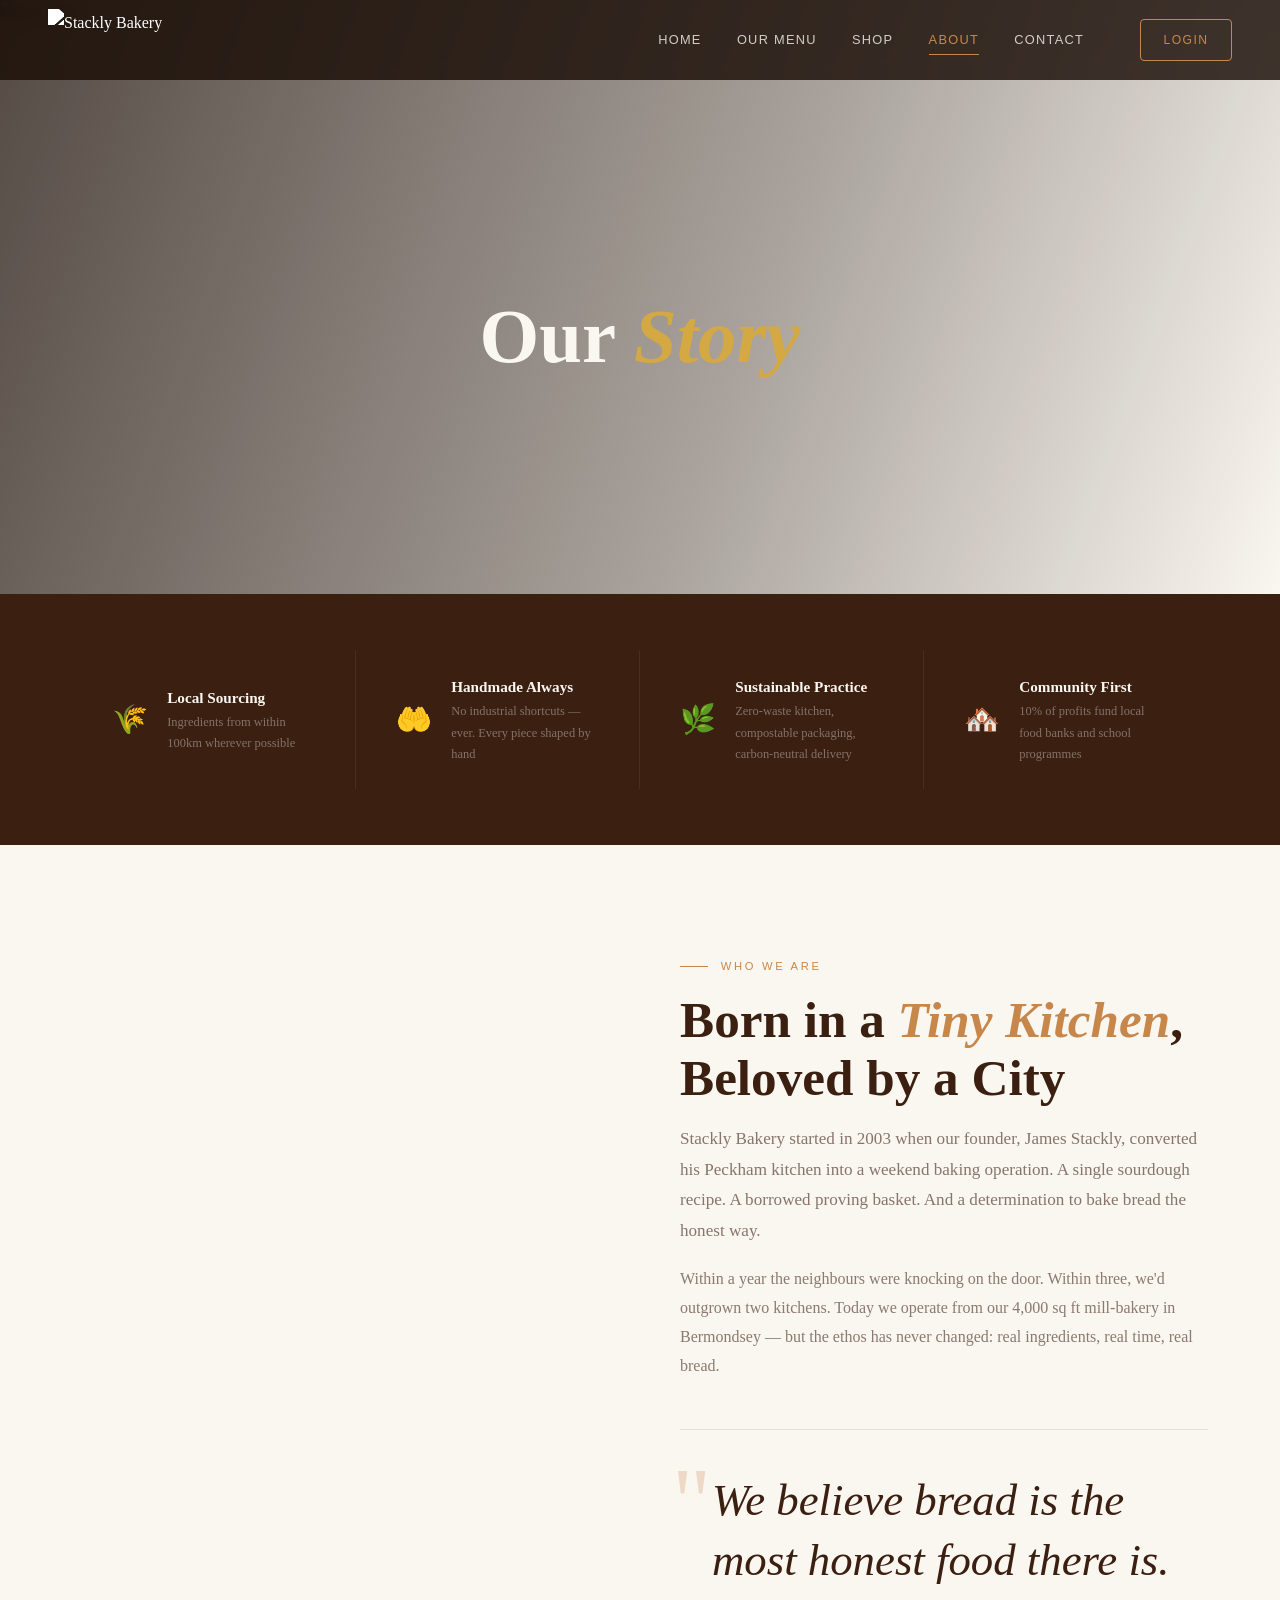
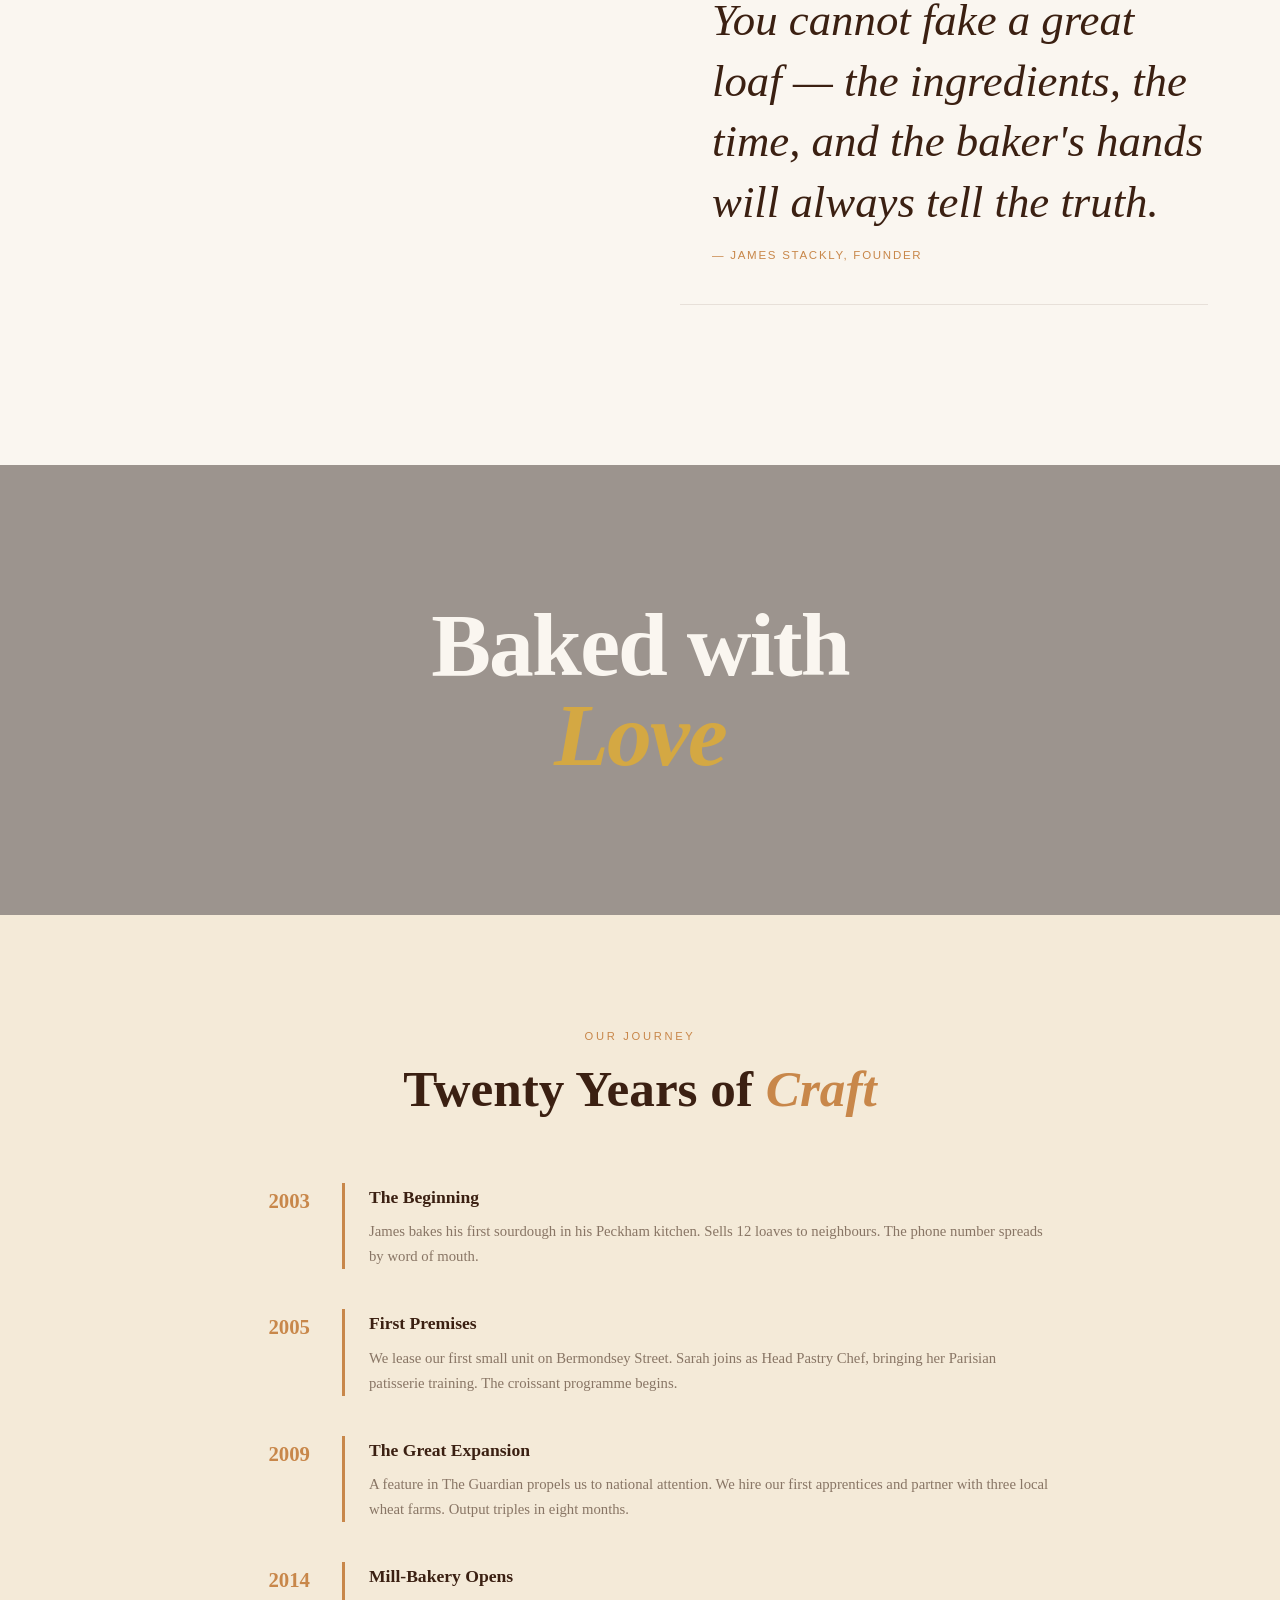
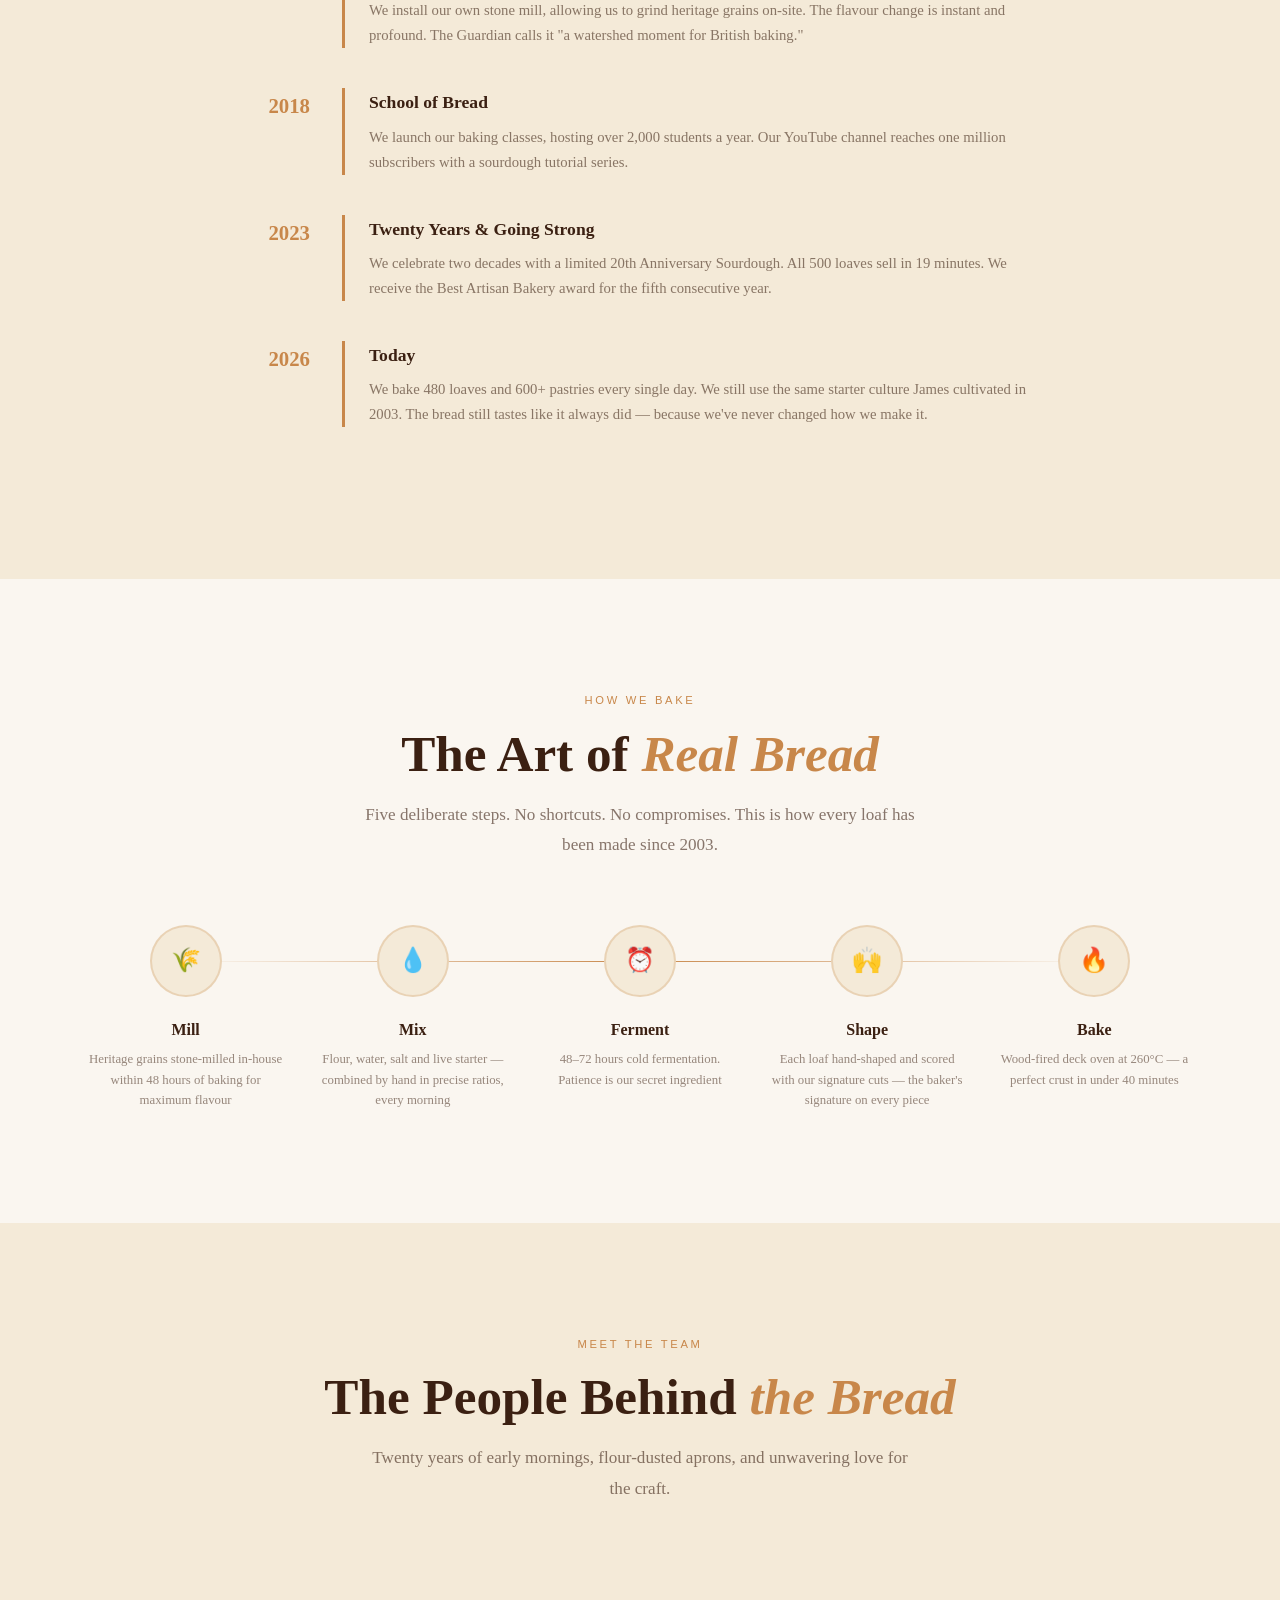
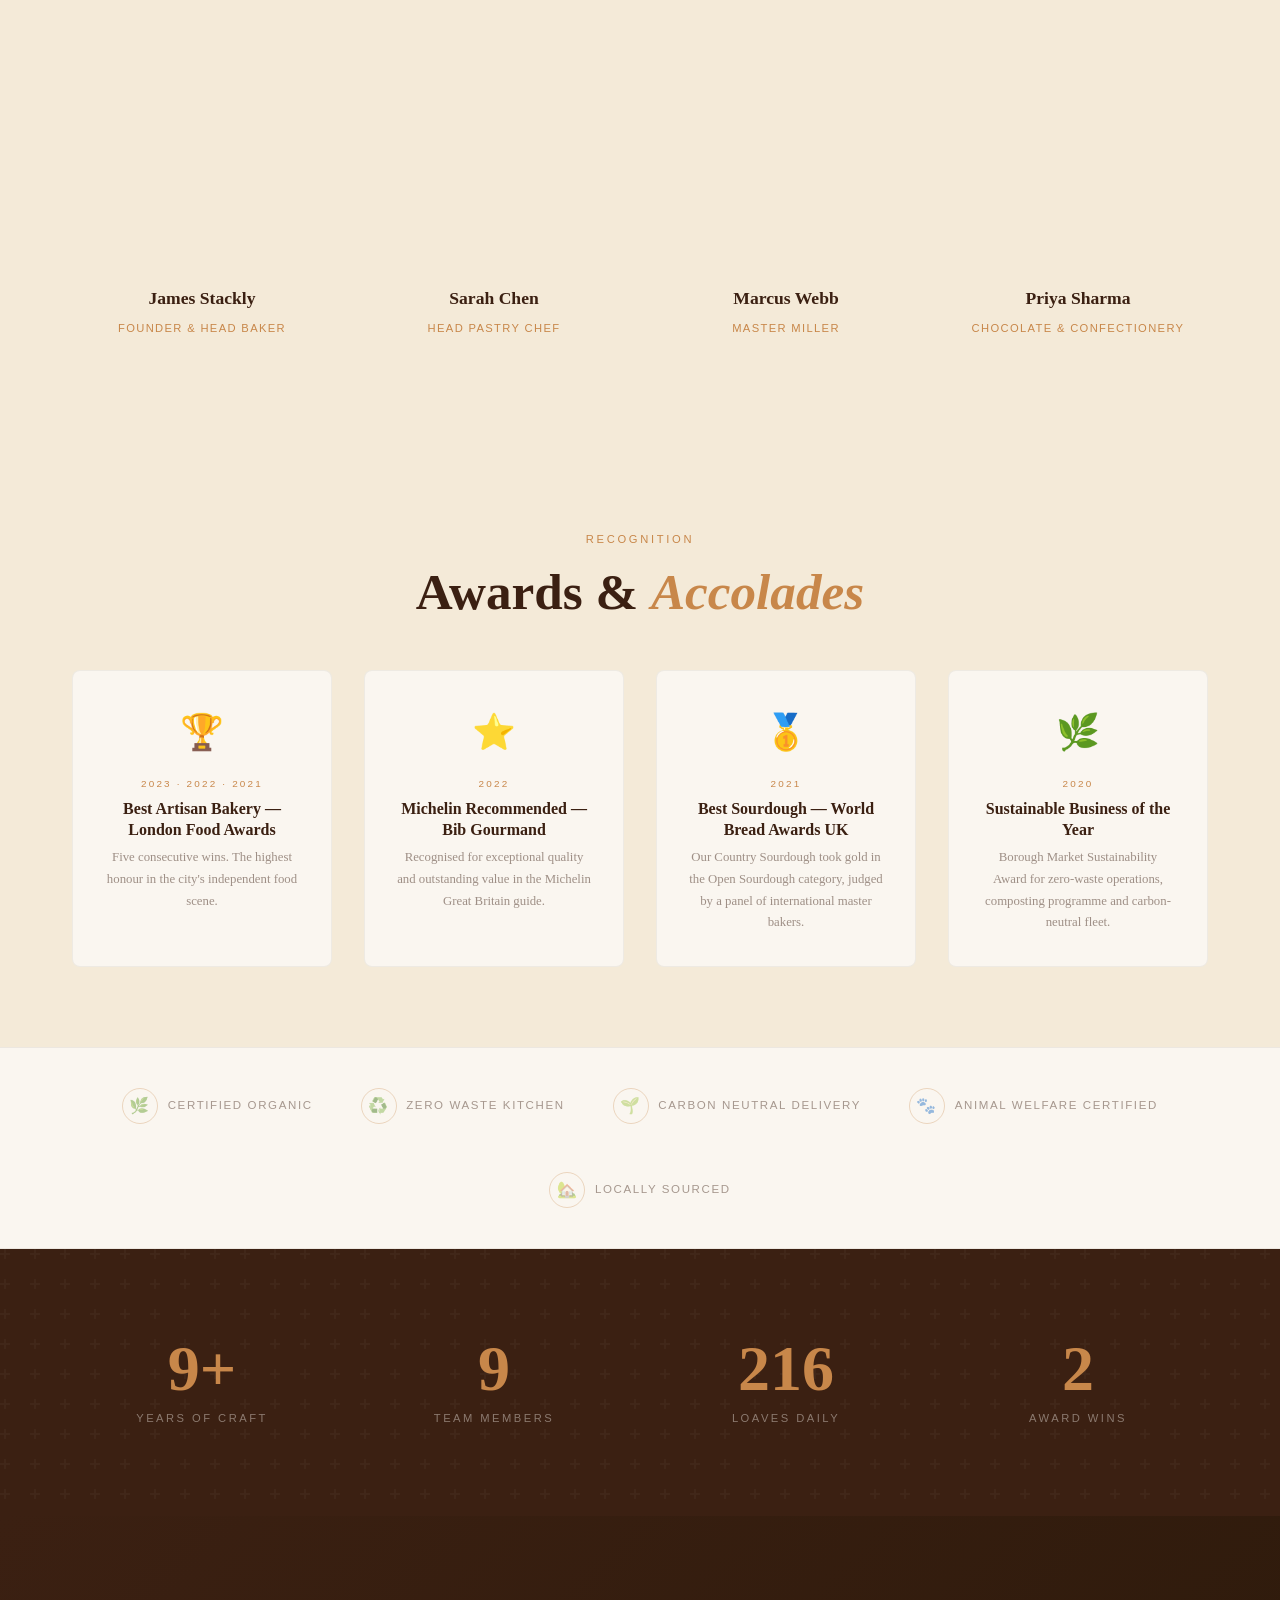
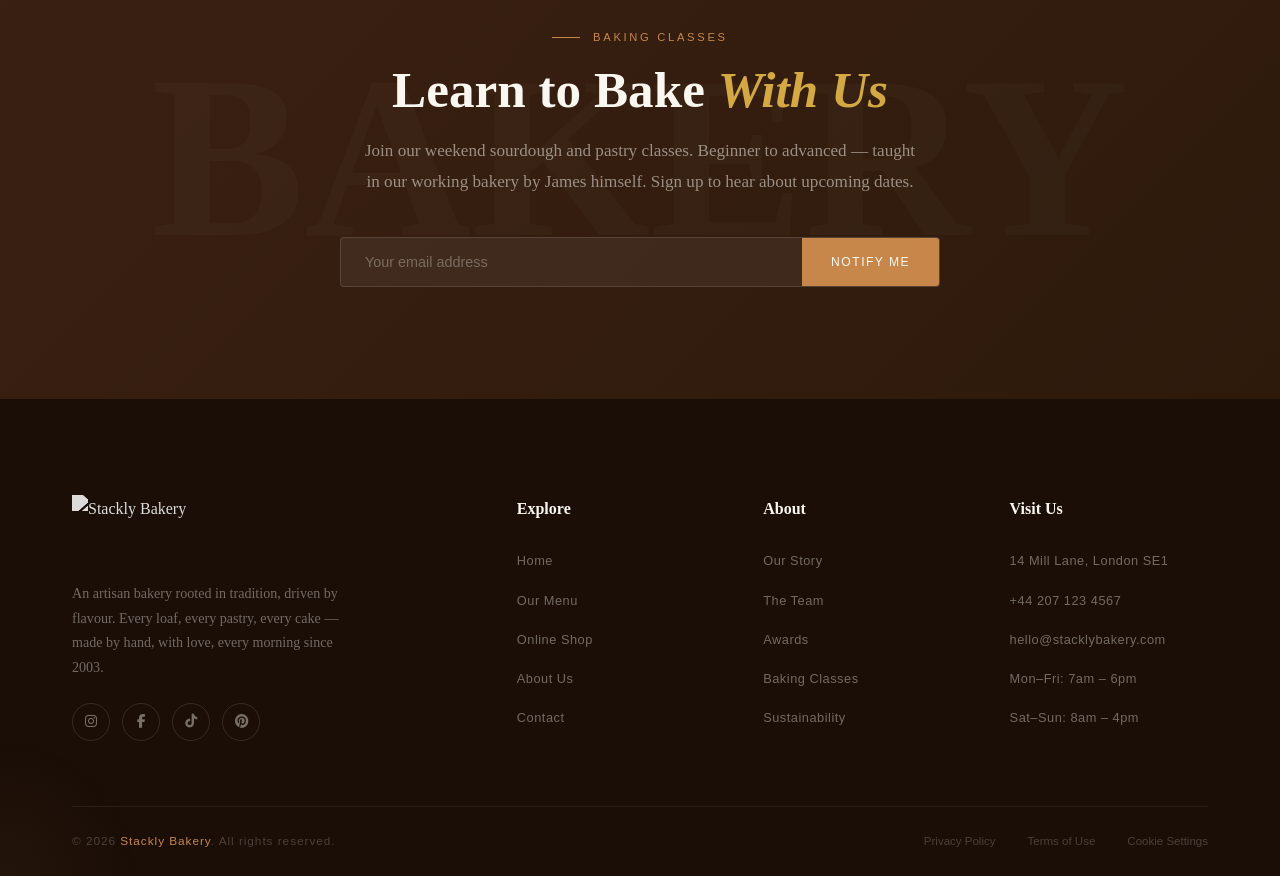
==== commit d79ffeec: "update" ====
--- a/about.html
+++ b/about.html
@@ -3,34 +3,302 @@
 <head>
   <meta charset="UTF-8" />
   <meta name="viewport" content="width=device-width, initial-scale=1.0" />
-  <title>About Us </title>
+  <title>About Us — Stackly Bakery</title>
   <link rel="stylesheet" href="style.css" />
   <link rel="stylesheet" href="https://cdnjs.cloudflare.com/ajax/libs/font-awesome/6.5.0/css/all.min.css" />
+  <style>
+    /* ── About page extras ── */
+
+    /* Values strip */
+    .values-strip {
+      background: var(--brown);
+      padding: 3.5rem 0;
+      overflow: hidden;
+      position: relative;
+    }
+    .values-strip::before {
+      content: '';
+      position: absolute; inset: 0;
+      background-image: url("");
+    }
+    .values-strip-grid {
+      display: grid;
+      grid-template-columns: repeat(4, 1fr);
+      gap: 0;
+      position: relative;
+    }
+    .values-strip-item {
+      padding: 1.5rem 2.5rem;
+      border-right: 1px solid rgba(250,246,240,0.07);
+      display: flex;
+      align-items: center;
+      gap: 1.2rem;
+      transition: background 0.4s;
+    }
+    .values-strip-item:last-child { border-right: none; }
+    .values-strip-item:hover { background: rgba(200,136,74,0.08); }
+    .values-strip-icon { font-size: 1.8rem; flex-shrink: 0; }
+    .values-strip-text {}
+    .values-strip-name {
+      font-family: var(--font-display);
+      font-size: 0.95rem;
+      font-weight: 600;
+      color: var(--cream);
+      margin-bottom: 0.1rem;
+    }
+    .values-strip-desc {
+      font-size: 0.78rem;
+      color: rgba(250,246,240,0.38);
+      font-weight: 300;
+    }
+
+    /* Story section with large pull quote */
+    .pull-quote {
+      font-family: var(--font-display);
+      font-size: clamp(1.6rem, 3.5vw, 2.8rem);
+      font-style: italic;
+      color: var(--brown);
+      line-height: 1.35;
+      padding: 2.5rem 0;
+      border-top: 1px solid rgba(59,32,18,0.1);
+      border-bottom: 1px solid rgba(59,32,18,0.1);
+      margin: 3rem 0;
+      position: relative;
+      padding-left: 2rem;
+    }
+    .pull-quote::before {
+      content: '"';
+      position: absolute;
+      left: -0.5rem;
+      top: 1.5rem;
+      font-size: 6rem;
+      color: var(--caramel);
+      opacity: 0.25;
+      line-height: 1;
+      font-style: normal;
+    }
+    .pull-quote em { color: var(--caramel); font-style: italic; }
+    .pull-quote-attr {
+      font-family: var(--font-ui);
+      font-size: 0.72rem;
+      letter-spacing: 0.15em;
+      text-transform: uppercase;
+      color: var(--caramel);
+      margin-top: 1rem;
+      font-style: normal;
+    }
+
+    /* Process section */
+    .process-section { background: var(--cream); padding: 7rem 0; }
+    .process-steps {
+      display: grid;
+      grid-template-columns: repeat(5, 1fr);
+      gap: 0;
+      margin-top: 4rem;
+      position: relative;
+    }
+    .process-steps::before {
+      content: '';
+      position: absolute;
+      top: 36px;
+      left: 10%;
+      right: 10%;
+      height: 1px;
+      background: linear-gradient(to right, transparent, var(--caramel), transparent);
+    }
+    .process-step {
+      display: flex;
+      flex-direction: column;
+      align-items: center;
+      text-align: center;
+      padding: 0 1rem;
+      position: relative;
+    }
+    .process-step-num {
+      width: 72px; height: 72px;
+      border-radius: 50%;
+      background: var(--warm);
+      border: 2px solid rgba(200,136,74,0.25);
+      display: flex;
+      align-items: center;
+      justify-content: center;
+      font-size: 1.5rem;
+      margin-bottom: 1.2rem;
+      position: relative;
+      z-index: 1;
+      transition: all 0.4s;
+    }
+    .process-step:hover .process-step-num {
+      background: var(--caramel);
+      border-color: var(--caramel);
+      transform: scale(1.1);
+    }
+    .process-step-name {
+      font-family: var(--font-display);
+      font-size: 1rem;
+      font-weight: 600;
+      color: var(--brown);
+      margin-bottom: 0.4rem;
+    }
+    .process-step-desc {
+      font-size: 0.8rem;
+      color: rgba(59,32,18,0.52);
+      font-weight: 300;
+      line-height: 1.6;
+    }
+
+    /* Awards section */
+    .awards-section { background: var(--warm); padding: 5rem 0; }
+    .awards-grid {
+      display: grid;
+      grid-template-columns: repeat(4, 1fr);
+      gap: 2rem;
+      margin-top: 3rem;
+    }
+    .award-card {
+      background: var(--cream);
+      border-radius: 8px;
+      padding: 2rem;
+      text-align: center;
+      transition: transform 0.4s var(--ease), box-shadow 0.4s;
+      border: 1px solid rgba(59,32,18,0.06);
+    }
+    .award-card:hover { transform: translateY(-6px); box-shadow: var(--shadow); }
+    .award-icon { font-size: 2.2rem; margin-bottom: 0.8rem; }
+    .award-year {
+      font-family: var(--font-ui);
+      font-size: 0.62rem;
+      letter-spacing: 0.22em;
+      text-transform: uppercase;
+      color: var(--caramel);
+      margin-bottom: 0.4rem;
+    }
+    .award-name {
+      font-family: var(--font-display);
+      font-size: 1rem;
+      font-weight: 600;
+      color: var(--brown);
+      line-height: 1.3;
+      margin-bottom: 0.4rem;
+    }
+    .award-body {
+      font-size: 0.8rem;
+      color: rgba(59,32,18,0.48);
+      font-weight: 300;
+    }
+
+    /* Large image break */
+    .image-break {
+      height: 50vh;
+      min-height: 350px;
+      overflow: hidden;
+      position: relative;
+    }
+    .image-break picture img {
+      position: absolute;
+      inset: 0;
+      width: 100%;
+      height: 100%;
+      object-fit: cover;
+      transform: scale(1.04);
+      transition: transform 12s ease;
+    }
+    .image-break:hover picture img { transform: scale(1); }
+    .image-break-overlay {
+      position: absolute;
+      inset: 0;
+      background: rgba(26,14,7,0.42);
+      display: flex;
+      align-items: center;
+      justify-content: center;
+      z-index: 1;
+    }
+    .image-break-text {
+      font-family: var(--font-display);
+      font-size: clamp(2.5rem, 7vw, 6rem);
+      font-weight: 700;
+      color: var(--cream);
+      text-align: center;
+      line-height: 1;
+      letter-spacing: -0.02em;
+    }
+    .image-break-text em { display: block; color: var(--gold); font-style: italic; }
+
+    /* Certifications */
+    .cert-bar {
+      background: var(--cream);
+      padding: 2.5rem 0;
+      border-top: 1px solid rgba(59,32,18,0.07);
+      border-bottom: 1px solid rgba(59,32,18,0.07);
+    }
+    .cert-bar-inner {
+      display: flex;
+      align-items: center;
+      justify-content: center;
+      gap: 3rem;
+      flex-wrap: wrap;
+    }
+    .cert-item {
+      display: flex;
+      align-items: center;
+      gap: 0.6rem;
+      font-family: var(--font-ui);
+      font-size: 0.72rem;
+      letter-spacing: 0.14em;
+      text-transform: uppercase;
+      color: rgba(59,32,18,0.44);
+    }
+    .cert-item .cert-badge {
+      width: 36px; height: 36px;
+      border-radius: 50%;
+      border: 1px solid rgba(200,136,74,0.3);
+      display: flex; align-items: center; justify-content: center;
+      font-size: 1rem;
+    }
+
+    /* Responsive */
+    @media (max-width: 1100px) {
+      .process-steps { grid-template-columns: repeat(3, 1fr); }
+      .process-steps::before { display: none; }
+      .awards-grid { grid-template-columns: repeat(2, 1fr); }
+      .values-strip-grid { grid-template-columns: repeat(2, 1fr); }
+    }
+    @media (max-width: 768px) {
+      .process-steps { grid-template-columns: 1fr 1fr; }
+      .awards-grid { grid-template-columns: 1fr 1fr; }
+      .values-strip-grid { grid-template-columns: 1fr; }
+      .values-strip-item { border-right: none; border-bottom: 1px solid rgba(250,246,240,0.07); }
+      .values-strip-item:last-child { border-bottom: none; }
+    }
+    @media (max-width: 480px) {
+      .process-steps { grid-template-columns: 1fr; }
+      .awards-grid { grid-template-columns: 1fr; }
+    }
+  </style>
 </head>
 <body>
 
-    
-
 <div class="page-overlay" id="page-overlay"></div>
 
 <nav class="mobile-menu" id="mobile-menu">
+  <button class="mobile-close" id="mobile-close" aria-label="Close menu">
+    <span class="mobile-close-icon"></span>
+  </button>
   <a href="index.html">Home</a>
   <a href="menu.html">Our Menu</a>
   <a href="shop.html">Shop</a>
-  <a href="about.html">About</a>
+  <a href="about.html" class="active">About</a>
   <a href="contact.html">Contact</a>
-  <div class="mobile-menu-footer">LEVAIN &amp; CO · EST. 2003</div>
+  <div class="mobile-menu-order">
+    <a href="login.html" class="mobile-menu-order-btn">Login</a>
+  </div>
+  <div class="mobile-menu-footer">STACKLY BAKERY · EST. 2003</div>
 </nav>
 
 <header class="navbar dark-nav" id="navbar">
-    <div class="footer-logo-wrap">
-          <img
-            src="https://snabsolutions.in/wp-content/uploads/2026/02/stackly-snab-solutions.png"
-            alt="Stackly Bakery"
-            class="footer-logo-img"
-            loading="lazy"
-          /></div>
-  <a href="index.html" class="nav-logo"> <span></span> </a>
+  <a href="index.html" class="nav-logo">
+    <img src="https://snabsolutions.in/wp-content/uploads/2026/02/stackly-snab-solutions.png" alt="Stackly Bakery" class="nav-logo-img" loading="eager" />
+  </a>
   <nav class="nav-links">
     <a href="index.html">Home</a>
     <a href="menu.html">Our Menu</a>
@@ -38,265 +306,371 @@
     <a href="about.html" class="active">About</a>
     <a href="contact.html">Contact</a>
   </nav>
-  <a href="shop.html" class="nav-cta">Order Now</a>
-  <button class="hamburger" id="hamburger" aria-label="Menu">
+  <a href="login.html" class="nav-cta">Login</a>
+  <button class="hamburger" id="hamburger" aria-label="Open menu">
     <span></span><span></span><span></span>
   </button>
 </header>
 
-<!-- Hero -->
+<!-- INNER HERO -->
 <section class="inner-hero">
-  <img class="hero-bg" src="https://images.unsplash.com/photo-1559592413-7cec4d0cae2b?w=1600&q=80&fit=crop" alt="Bakery kitchen hero" />
-  <div class="inner-hero-content">
-    <p class="hero-eyebrow" style="color:var(--caramel);font-family:var(--font-ui);font-size:0.75rem;letter-spacing:0.2em;text-transform:uppercase;margin-bottom:1rem;opacity:1">Est. 2003 · London, SE1</p>
-    <h1 class="inner-hero-title">Our <em style="font-style:italic;color:var(--gold)">Story</em></h1>
-    <div class="breadcrumb">
-      <a href="index.html">Home</a><span class="sep">/</span><span>About</span>
-    </div>
+  <picture>
+    <source srcset="https://images.unsplash.com/photo-1558961363-fa8fdf82db35?w=1600&q=80&fit=crop&fm=webp" type="image/webp" />
+    <img src="https://images.unsplash.com/photo-1558961363-fa8fdf82db35?w=1600&q=80&fit=crop&fm=webp" alt="Our baker" loading="eager" />
+  </picture>
+  <div class="inner-hero-content container">
+    <h1 class="inner-hero-title">Our <em style="color:var(--gold);font-style:italic">Story</em></h1>
+   
   </div>
 </section>
 
-<!-- Story Section -->
+<!-- VALUES STRIP -->
+<div class="values-strip">
+  <div class="container">
+    <div class="values-strip-grid">
+      <div class="values-strip-item reveal" data-delay="1">
+        <span class="values-strip-icon">🌾</span>
+        <div class="values-strip-text">
+          <div class="values-strip-name">Local Sourcing</div>
+          <div class="values-strip-desc">Ingredients from within 100km wherever possible</div>
+        </div>
+      </div>
+      <div class="values-strip-item reveal" data-delay="2">
+        <span class="values-strip-icon">🤲</span>
+        <div class="values-strip-text">
+          <div class="values-strip-name">Handmade Always</div>
+          <div class="values-strip-desc">No industrial shortcuts — ever. Every piece shaped by hand</div>
+        </div>
+      </div>
+      <div class="values-strip-item reveal" data-delay="3">
+        <span class="values-strip-icon">🌿</span>
+        <div class="values-strip-text">
+          <div class="values-strip-name">Sustainable Practice</div>
+          <div class="values-strip-desc">Zero-waste kitchen, compostable packaging, carbon-neutral delivery</div>
+        </div>
+      </div>
+      <div class="values-strip-item reveal" data-delay="4">
+        <span class="values-strip-icon">🏘️</span>
+        <div class="values-strip-text">
+          <div class="values-strip-name">Community First</div>
+          <div class="values-strip-desc">10% of profits fund local food banks and school programmes</div>
+        </div>
+      </div>
+    </div>
+  </div>
+</div>
+
+<!-- STORY SECTION -->
 <section class="section about-story">
   <div class="container">
     <div class="about-story-inner">
-
       <div class="about-story-img reveal-left">
-        <img src="https://images.unsplash.com/photo-1509440159596-0249088772ff?w=700&q=80&fit=crop" alt="Baker kneading dough" />
+        <picture>
+          <source srcset="https://images.unsplash.com/photo-1568254183919-78a4f43a2877?w=700&q=80&fit=crop&fm=webp" type="image/webp" />
+          <img src="https://images.unsplash.com/photo-1568254183919-78a4f43a2877?w=700&q=80&fit=crop" alt="Baker kneading dough" loading="lazy" />
+        </picture>
       </div>
 
       <div class="reveal-right">
         <p class="section-label">Who We Are</p>
-        <h2 class="section-title">A Bakery Built on<br /><em>Flour, Water & Love</em></h2>
-        <p class="section-sub">Levain & Co was born in a tiny kitchen in South London in 2003. Founder Isabelle Moreau had spent five years apprenticing under the legendary Michel Dumont in Lyon, and came home with one clear ambition: to bring genuine French artisan baking to her community.</p>
-        <p style="margin-top:1.2rem;font-size:1rem;color:rgba(59,32,18,0.65);font-weight:300;line-height:1.8">Starting with just a home oven, a single starter culture (now over 20 years old), and a handwritten notebook of recipes, Isabelle began selling loaves from her front window on Saturday mornings. Word spread quickly. By 2005 she had signed a lease on Mill Lane. By 2010 she'd won her first Great Taste Award. By 2020 she had a team of twelve bakers and a waiting list for Saturday bread.</p>
-        <p style="margin-top:1.2rem;font-size:1rem;color:rgba(59,32,18,0.65);font-weight:300;line-height:1.8">We still use the same starter. We still use the same notebook. We haven't changed anything about the way we bake — because it didn't need changing.</p>
-        <div style="margin-top:2.5rem;display:flex;gap:1rem;flex-wrap:wrap">
-          <a href="menu.html" class="btn btn-primary btn-arrow">See What We Bake</a>
-          <a href="contact.html" class="btn btn-outline-dark">Come Visit</a>
-        </div>
-      </div>
-
+        <h2 class="section-title">Born in a <em>Tiny Kitchen</em>,<br />Beloved by a City</h2>
+        <p class="section-sub">Stackly Bakery started in 2003 when our founder, James Stackly, converted his Peckham kitchen into a weekend baking operation. A single sourdough recipe. A borrowed proving basket. And a determination to bake bread the honest way.</p>
+        <p style="font-size:1rem;color:rgba(59,32,18,0.58);font-weight:300;line-height:1.8;margin-top:1.2rem">Within a year the neighbours were knocking on the door. Within three, we'd outgrown two kitchens. Today we operate from our 4,000 sq ft mill-bakery in Bermondsey — but the ethos has never changed: real ingredients, real time, real bread.</p>
+
+        <div class="pull-quote reveal">
+          We believe bread is the most honest food there is. You cannot fake a great loaf — the ingredients, the time, and the baker's hands will always tell the truth.
+          <div class="pull-quote-attr">— James Stackly, Founder</div>
+        </div>
+      </div>
     </div>
   </div>
 </section>
 
-<!-- Timeline -->
-<section style="background:var(--warm);padding:7rem 0">
+<!-- LARGE IMAGE BREAK -->
+<div class="image-break">
+  <picture>
+    <source srcset="https://images.unsplash.com/photo-1509440159596-0249088772ff?w=1600&q=80&fit=crop&fm=webp" type="image/webp" />
+    <img src="https://images.unsplash.com/photo-1509440159596-0249088772ff?w=1600&q=80&fit=crop" alt="Bakery at work" loading="lazy" />
+  </picture>
+  <div class="image-break-overlay">
+    <div class="image-break-text">
+      Baked with<br /><em>Love</em>
+    </div>
+  </div>
+</div>
+
+<!-- TIMELINE -->
+<section class="section" style="background:var(--warm)">
   <div class="container">
     <div class="text-center reveal">
-      <p class="section-label">Milestones</p>
-      <h2 class="section-title">Twenty Years in the <em>Making</em></h2>
-    </div>
-
-    <div class="timeline" style="max-width:700px;margin:4rem auto 0">
-
-      <div class="timeline-item reveal" data-delay="1">
+      <p class="section-label">Our Journey</p>
+      <h2 class="section-title">Twenty Years of <em>Craft</em></h2>
+    </div>
+    <div class="timeline" style="max-width:820px;margin:4rem auto 0">
+      <div class="timeline-item">
         <div class="timeline-year">2003</div>
         <div class="timeline-body">
-          <div class="timeline-title">The First Loaf</div>
-          <div class="timeline-text">Isabelle returns from Lyon and bakes her first sourdough in a repurposed oven. Sells out in two hours from her front door.</div>
-        </div>
-      </div>
-
-      <div class="timeline-item reveal" data-delay="2">
+          <div class="timeline-title">The Beginning</div>
+          <div class="timeline-text">James bakes his first sourdough in his Peckham kitchen. Sells 12 loaves to neighbours. The phone number spreads by word of mouth.</div>
+        </div>
+      </div>
+      <div class="timeline-item">
         <div class="timeline-year">2005</div>
         <div class="timeline-body">
-          <div class="timeline-title">Mill Lane Opens</div>
-          <div class="timeline-text">Our first proper bakery space. A small shopfront with a 3-deck stone oven and exactly four bar stools.</div>
-        </div>
-      </div>
-
-      <div class="timeline-item reveal" data-delay="3">
-        <div class="timeline-year">2010</div>
+          <div class="timeline-title">First Premises</div>
+          <div class="timeline-text">We lease our first small unit on Bermondsey Street. Sarah joins as Head Pastry Chef, bringing her Parisian patisserie training. The croissant programme begins.</div>
+        </div>
+      </div>
+      <div class="timeline-item">
+        <div class="timeline-year">2009</div>
         <div class="timeline-body">
-          <div class="timeline-title">First Great Taste Award ⭐</div>
-          <div class="timeline-text">Our Country Sourdough wins a 2-star Great Taste Award — the first of seven we've received over the years.</div>
-        </div>
-      </div>
-
-      <div class="timeline-item reveal" data-delay="1">
-        <div class="timeline-year">2015</div>
+          <div class="timeline-title">The Great Expansion</div>
+          <div class="timeline-text">A feature in The Guardian propels us to national attention. We hire our first apprentices and partner with three local wheat farms. Output triples in eight months.</div>
+        </div>
+      </div>
+      <div class="timeline-item">
+        <div class="timeline-year">2014</div>
         <div class="timeline-body">
-          <div class="timeline-title">Baking School Launches</div>
-          <div class="timeline-text">Weekend sourdough workshops begin. They sell out within minutes of opening and remain booked six months ahead.</div>
-        </div>
-      </div>
-
-      <div class="timeline-item reveal" data-delay="2">
-        <div class="timeline-year">2020</div>
+          <div class="timeline-title">Mill-Bakery Opens</div>
+          <div class="timeline-text">We install our own stone mill, allowing us to grind heritage grains on-site. The flavour change is instant and profound. The Guardian calls it "a watershed moment for British baking."</div>
+        </div>
+      </div>
+      <div class="timeline-item">
+        <div class="timeline-year">2018</div>
         <div class="timeline-body">
-          <div class="timeline-title">Community Kitchen Project</div>
-          <div class="timeline-text">During lockdown, we baked and delivered over 2,000 loaves free-of-charge to NHS workers and elderly neighbours.</div>
-        </div>
-      </div>
-
-      <div class="timeline-item reveal" data-delay="3">
+          <div class="timeline-title">School of Bread</div>
+          <div class="timeline-text">We launch our baking classes, hosting over 2,000 students a year. Our YouTube channel reaches one million subscribers with a sourdough tutorial series.</div>
+        </div>
+      </div>
+      <div class="timeline-item">
         <div class="timeline-year">2023</div>
         <div class="timeline-body">
-          <div class="timeline-title">20 Years of Baking 🎉</div>
-          <div class="timeline-text">We celebrated two decades with a sold-out anniversary dinner, a limited-edition cookbook, and the same starter we began with.</div>
-        </div>
-      </div>
-
+          <div class="timeline-title">Twenty Years &amp; Going Strong</div>
+          <div class="timeline-text">We celebrate two decades with a limited 20th Anniversary Sourdough. All 500 loaves sell in 19 minutes. We receive the Best Artisan Bakery award for the fifth consecutive year.</div>
+        </div>
+      </div>
+      <div class="timeline-item">
+        <div class="timeline-year">2026</div>
+        <div class="timeline-body">
+          <div class="timeline-title">Today</div>
+          <div class="timeline-text">We bake 480 loaves and 600+ pastries every single day. We still use the same starter culture James cultivated in 2003. The bread still tastes like it always did — because we've never changed how we make it.</div>
+        </div>
+      </div>
     </div>
   </div>
 </section>
 
-<!-- Values Section -->
-<section class="section" style="background:var(--cream)">
+<!-- PROCESS -->
+<section class="process-section">
   <div class="container">
     <div class="text-center reveal">
-      <p class="section-label">What We Stand For</p>
-      <h2 class="section-title">Our <em>Values</em></h2>
-    </div>
-    <div style="display:grid;grid-template-columns:repeat(3,1fr);gap:2.5rem;margin-top:3.5rem">
-
-      <div class="reveal" data-delay="1" style="text-align:center;padding:2.5rem;background:var(--warm);border-radius:8px">
-        <div style="font-size:2.5rem;margin-bottom:1rem">🌾</div>
-        <div style="font-family:var(--font-display);font-size:1.25rem;font-weight:600;color:var(--brown);margin-bottom:0.75rem">Honest Ingredients</div>
-        <p style="font-size:0.9rem;color:rgba(59,32,18,0.6);font-weight:300;line-height:1.7">We use the best ingredients we can source — local where possible, organic where it matters, and nothing you can't pronounce.</p>
-      </div>
-
-      <div class="reveal" data-delay="3" style="text-align:center;padding:2.5rem;background:var(--warm);border-radius:8px">
-        <div style="font-size:2.5rem;margin-bottom:1rem">⏳</div>
-        <div style="font-family:var(--font-display);font-size:1.25rem;font-weight:600;color:var(--brown);margin-bottom:0.75rem">Time is an Ingredient</div>
-        <p style="font-size:0.9rem;color:rgba(59,32,18,0.6);font-weight:300;line-height:1.7">We don't rush. Long fermentation, slow proving, careful baking — patience is what makes the difference between bread and great bread.</p>
-      </div>
-
-      <div class="reveal" data-delay="5" style="text-align:center;padding:2.5rem;background:var(--warm);border-radius:8px">
-        <div style="font-size:2.5rem;margin-bottom:1rem">🤝</div>
-        <div style="font-family:var(--font-display);font-size:1.25rem;font-weight:600;color:var(--brown);margin-bottom:0.75rem">Community First</div>
-        <p style="font-size:0.9rem;color:rgba(59,32,18,0.6);font-weight:300;line-height:1.7">We're a neighbourhood bakery. We give day-old bread to food banks, support local schools, and try to genuinely earn the community's trust each day.</p>
-      </div>
-
+      <p class="section-label">How We Bake</p>
+      <h2 class="section-title">The Art of <em>Real Bread</em></h2>
+      <p class="section-sub">Five deliberate steps. No shortcuts. No compromises. This is how every loaf has been made since 2003.</p>
+    </div>
+    <div class="process-steps">
+      <div class="process-step reveal" data-delay="1">
+        <div class="process-step-num">🌾</div>
+        <div class="process-step-name">Mill</div>
+        <div class="process-step-desc">Heritage grains stone-milled in-house within 48 hours of baking for maximum flavour</div>
+      </div>
+      <div class="process-step reveal" data-delay="2">
+        <div class="process-step-num">💧</div>
+        <div class="process-step-name">Mix</div>
+        <div class="process-step-desc">Flour, water, salt and live starter — combined by hand in precise ratios, every morning</div>
+      </div>
+      <div class="process-step reveal" data-delay="3">
+        <div class="process-step-num">⏰</div>
+        <div class="process-step-name">Ferment</div>
+        <div class="process-step-desc">48–72 hours cold fermentation. Patience is our secret ingredient</div>
+      </div>
+      <div class="process-step reveal" data-delay="4">
+        <div class="process-step-num">🙌</div>
+        <div class="process-step-name">Shape</div>
+        <div class="process-step-desc">Each loaf hand-shaped and scored with our signature cuts — the baker's signature on every piece</div>
+      </div>
+      <div class="process-step reveal" data-delay="5">
+        <div class="process-step-num">🔥</div>
+        <div class="process-step-name">Bake</div>
+        <div class="process-step-desc">Wood-fired deck oven at 260°C — a perfect crust in under 40 minutes</div>
+      </div>
     </div>
   </div>
 </section>
 
-<!-- Team Section -->
+<!-- TEAM -->
 <section class="section team-section">
   <div class="container">
     <div class="text-center reveal">
-      <p class="section-label">The People</p>
-      <h2 class="section-title">Meet the <em>Bakers</em></h2>
-      <p class="section-sub">The hands behind every loaf, tart and croissant. Up since 3am so yours is perfect by 7.</p>
-    </div>
-
-    <div class="team-grid">
-
+      <p class="section-label">Meet the Team</p>
+      <h2 class="section-title">The People Behind <em>the Bread</em></h2>
+      <p class="section-sub">Twenty years of early mornings, flour-dusted aprons, and unwavering love for the craft.</p>
+    </div>
+
+    <div class="team-grid" style="margin-top:3.5rem">
       <div class="team-card reveal" data-delay="1">
         <div class="team-img">
-          <img src="https://images.unsplash.com/photo-1494790108755-2616b612b25c?w=400&q=80&fit=crop&crop=faces" alt="Isabelle Moreau" />
+          <picture>
+            <source srcset="https://images.unsplash.com/photo-1507003211169-0a1dd7228f2d?w=400&q=80&fit=crop&crop=faces&fm=webp" type="image/webp" />
+            <img src="https://images.unsplash.com/photo-1507003211169-0a1dd7228f2d?w=400&q=80&fit=crop&crop=faces" alt="James Stackly" loading="lazy" />
+          </picture>
           <div class="team-socials">
-            <a href="#"><i class="fab fa-instagram"></i></a>
-            <a href="#"><i class="fab fa-linkedin-in"></i></a>
+            <a href="#" aria-label="Instagram"><i class="fab fa-instagram"></i></a>
+            <a href="#" aria-label="LinkedIn"><i class="fab fa-linkedin-in"></i></a>
           </div>
         </div>
-        <div class="team-name">Isabelle Moreau</div>
-        <div class="team-role">Founder & Head Baker</div>
+        <div class="team-name">James Stackly</div>
+        <div class="team-role">Founder &amp; Head Baker</div>
       </div>
 
       <div class="team-card reveal" data-delay="2">
         <div class="team-img">
-          <img src="https://images.unsplash.com/photo-1507003211169-0a1dd7228f2d?w=400&q=80&fit=crop&crop=faces" alt="Tom Davies" />
+          <picture>
+            <source srcset="https://img-cdn.publive.online/filters:format(webp)/filters:format(webp)/spiritz/media/media_files/2026/03/02/tanvi-palshikar-pastry-chef-jw-marriott-goa-2026-03-02-17-09-39.png" type="image/webp" />
+            <img src="https://img-cdn.publive.online/filters:format(webp)/filters:format(webp)/spiritz/media/media_files/2026/03/02/tanvi-palshikar-pastry-chef-jw-marriott-goa-2026-03-02-17-09-39.png" alt="Sarah Chen" loading="lazy" />
+          </picture>
           <div class="team-socials">
-            <a href="#"><i class="fab fa-instagram"></i></a>
+            <a href="#" aria-label="Instagram"><i class="fab fa-instagram"></i></a>
+            <a href="#" aria-label="LinkedIn"><i class="fab fa-linkedin-in"></i></a>
           </div>
         </div>
-        <div class="team-name">Tom Davies</div>
+        <div class="team-name">Sarah Chen</div>
         <div class="team-role">Head Pastry Chef</div>
       </div>
 
       <div class="team-card reveal" data-delay="3">
         <div class="team-img">
-          <img src="https://images.unsplash.com/photo-1438761681033-6461ffad8d80?w=400&q=80&fit=crop&crop=faces" alt="Priya Nair" />
+          <picture>
+            <source srcset="https://images.unsplash.com/photo-1472099645785-5658abf4ff4e?w=400&q=80&fit=crop&crop=faces&fm=webp" type="image/webp" />
+            <img src="https://images.unsplash.com/photo-1472099645785-5658abf4ff4e?w=400&q=80&fit=crop&crop=faces" alt="Marcus Webb" loading="lazy" />
+          </picture>
           <div class="team-socials">
-            <a href="#"><i class="fab fa-instagram"></i></a>
+            <a href="#" aria-label="Instagram"><i class="fab fa-instagram"></i></a>
+            <a href="#" aria-label="LinkedIn"><i class="fab fa-linkedin-in"></i></a>
           </div>
         </div>
-        <div class="team-name">Priya Nair</div>
-        <div class="team-role">Cake & Celebration Lead</div>
+        <div class="team-name">Marcus Webb</div>
+        <div class="team-role">Master Miller</div>
       </div>
 
       <div class="team-card reveal" data-delay="4">
         <div class="team-img">
-          <img src="https://images.unsplash.com/photo-1472099645785-5658abf4ff4e?w=400&q=80&fit=crop&crop=faces" alt="Marcus Webb" />
+          <picture>
+            <source srcset="https://images.unsplash.com/photo-1438761681033-6461ffad8d80?w=400&q=80&fit=crop&crop=faces&fm=webp" type="image/webp" />
+            <img src="https://images.unsplash.com/photo-1438761681033-6461ffad8d80?w=400&q=80&fit=crop&crop=faces" alt="Priya Sharma" loading="lazy" />
+          </picture>
           <div class="team-socials">
-            <a href="#"><i class="fab fa-instagram"></i></a>
+            <a href="#" aria-label="Instagram"><i class="fab fa-instagram"></i></a>
+            <a href="#" aria-label="LinkedIn"><i class="fab fa-linkedin-in"></i></a>
           </div>
         </div>
-        <div class="team-name">Marcus Webb</div>
-        <div class="team-role">Bread Baker & Mentor</div>
-      </div>
-
+        <div class="team-name">Priya Sharma</div>
+        <div class="team-role">Chocolate &amp; Confectionery</div>
+      </div>
     </div>
   </div>
 </section>
 
-<!-- Awards Banner -->
-<section style="background:var(--brown);padding:5rem 0">
-  <div class="container">
-    <div class="text-center reveal" style="margin-bottom:3rem">
-      <p class="section-label" style="color:var(--caramel);justify-content:center">Recognition</p>
-      <h2 class="section-title" style="color:var(--cream)">Awards & <em style="color:var(--gold)">Accolades</em></h2>
-    </div>
-    <div style="display:grid;grid-template-columns:repeat(4,1fr);gap:2rem;text-align:center">
-      <div class="reveal" data-delay="1" style="color:var(--cream)">
-        <div style="font-size:2.5rem;margin-bottom:0.75rem">🏆</div>
-        <div style="font-family:var(--font-display);font-size:1rem;font-weight:600;color:var(--cream);margin-bottom:0.3rem">Great Taste ⭐⭐</div>
-        <div style="font-family:var(--font-ui);font-size:0.72rem;letter-spacing:0.1em;color:rgba(250,246,240,0.4)">Country Sourdough · 2023</div>
-      </div>
-      <div class="reveal" data-delay="2" style="color:var(--cream)">
-        <div style="font-size:2.5rem;margin-bottom:0.75rem">🥐</div>
-        <div style="font-family:var(--font-display);font-size:1rem;font-weight:600;color:var(--cream);margin-bottom:0.3rem">Best Artisan Bakery</div>
-        <div style="font-family:var(--font-ui);font-size:0.72rem;letter-spacing:0.1em;color:rgba(250,246,240,0.4)">Time Out London · 2022</div>
-      </div>
-      <div class="reveal" data-delay="3" style="color:var(--cream)">
-        <div style="font-size:2.5rem;margin-bottom:0.75rem">🌿</div>
-        <div style="font-family:var(--font-display);font-size:1rem;font-weight:600;color:var(--cream);margin-bottom:0.3rem">Sustainable Food Award</div>
-        <div style="font-family:var(--font-ui);font-size:0.72rem;letter-spacing:0.1em;color:rgba(250,246,240,0.4)">Soil Association · 2021</div>
-      </div>
-      <div class="reveal" data-delay="4" style="color:var(--cream)">
-        <div style="font-size:2.5rem;margin-bottom:0.75rem">📰</div>
-        <div style="font-family:var(--font-display);font-size:1rem;font-weight:600;color:var(--cream);margin-bottom:0.3rem">Critic's Choice</div>
-        <div style="font-family:var(--font-ui);font-size:0.72rem;letter-spacing:0.1em;color:rgba(250,246,240,0.4)">The Guardian · 2022</div>
+<!-- AWARDS -->
+<section class="awards-section">
+  <div class="container">
+    <div class="text-center reveal">
+      <p class="section-label">Recognition</p>
+      <h2 class="section-title">Awards &amp; <em>Accolades</em></h2>
+    </div>
+    <div class="awards-grid">
+      <div class="award-card reveal" data-delay="1">
+        <div class="award-icon">🏆</div>
+        <div class="award-year">2023 · 2022 · 2021</div>
+        <div class="award-name">Best Artisan Bakery — London Food Awards</div>
+        <div class="award-body">Five consecutive wins. The highest honour in the city's independent food scene.</div>
+      </div>
+      <div class="award-card reveal" data-delay="2">
+        <div class="award-icon">⭐</div>
+        <div class="award-year">2022</div>
+        <div class="award-name">Michelin Recommended — Bib Gourmand</div>
+        <div class="award-body">Recognised for exceptional quality and outstanding value in the Michelin Great Britain guide.</div>
+      </div>
+      <div class="award-card reveal" data-delay="3">
+        <div class="award-icon">🥇</div>
+        <div class="award-year">2021</div>
+        <div class="award-name">Best Sourdough — World Bread Awards UK</div>
+        <div class="award-body">Our Country Sourdough took gold in the Open Sourdough category, judged by a panel of international master bakers.</div>
+      </div>
+      <div class="award-card reveal" data-delay="4">
+        <div class="award-icon">🌿</div>
+        <div class="award-year">2020</div>
+        <div class="award-name">Sustainable Business of the Year</div>
+        <div class="award-body">Borough Market Sustainability Award for zero-waste operations, composting programme and carbon-neutral fleet.</div>
       </div>
     </div>
   </div>
 </section>
 
-<!-- Newsletter -->
+<!-- CERTIFICATIONS BAR -->
+<div class="cert-bar">
+  <div class="container">
+    <div class="cert-bar-inner">
+      <div class="cert-item"><span class="cert-badge">🌿</span>Certified Organic</div>
+      <div class="cert-item"><span class="cert-badge">♻️</span>Zero Waste Kitchen</div>
+      <div class="cert-item"><span class="cert-badge">🌱</span>Carbon Neutral Delivery</div>
+      <div class="cert-item"><span class="cert-badge">🐾</span>Animal Welfare Certified</div>
+      <div class="cert-item"><span class="cert-badge">🏡</span>Locally Sourced</div>
+    </div>
+  </div>
+</div>
+
+<!-- STATS -->
+<section class="stats-section">
+  <div class="container">
+    <div class="stats-grid">
+      <div class="stat-item reveal" data-delay="1">
+        <div class="stat-num"><span data-count="20" data-suffix="+">0+</span></div>
+        <div class="stat-label">Years of Craft</div>
+      </div>
+      <div class="stat-item reveal" data-delay="2">
+        <div class="stat-num"><span data-count="22">0</span></div>
+        <div class="stat-label">Team Members</div>
+      </div>
+      <div class="stat-item reveal" data-delay="3">
+        <div class="stat-num"><span data-count="480">0</span></div>
+        <div class="stat-label">Loaves Daily</div>
+      </div>
+      <div class="stat-item reveal" data-delay="4">
+        <div class="stat-num"><span data-count="5">0</span></div>
+        <div class="stat-label">Award Wins</div>
+      </div>
+    </div>
+  </div>
+</section>
+
+<!-- NEWSLETTER -->
 <section class="newsletter-section">
   <div class="newsletter-inner reveal">
-    <p class="section-label" style="justify-content:center">Stay Connected</p>
-    <h2 class="section-title" style="color:var(--cream)">Be Part of the <em style="color:var(--gold)">Story</em></h2>
-    <p class="section-sub">From baking tips to behind-the-scenes stories — join our community newsletter.</p>
+    <p class="section-label" style="justify-content:center;color:var(--caramel)">Baking Classes</p>
+    <h2 class="section-title" style="color:var(--cream)">Learn to Bake <em style="color:var(--gold)">With Us</em></h2>
+    <p class="section-sub">Join our weekend sourdough and pastry classes. Beginner to advanced — taught in our working bakery by James himself. Sign up to hear about upcoming dates.</p>
     <form class="newsletter-form" onsubmit="return false">
-      <input type="email" placeholder="Your email address" />
-      <button type="submit">Subscribe</button>
+      <input type="email" placeholder="Your email address" required />
+      <button type="submit">Notify Me</button>
     </form>
   </div>
 </section>
 
+<!-- FOOTER -->
 <footer>
   <div class="container">
     <div class="footer-grid">
       <div class="footer-brand">
-        <div class="nav-logo">
-          <img
-            src="https://snabsolutions.in/wp-content/uploads/2026/02/stackly-snab-solutions.png"
-            alt="Stackly Bakery"
-            class="footer-logo-img"
-            loading="lazy"
-          /></div>
-        <div class="nav-logo"> <span>&</span> </div>
-        <p>An artisan bakery rooted in tradition, driven by flavour.</p>
+        <div class="footer-logo-wrap">
+          <img src="https://snabsolutions.in/wp-content/uploads/2026/02/stackly-snab-solutions.png" alt="Stackly Bakery" class="footer-logo-img" loading="lazy" />
+        </div>
+        <p>An artisan bakery rooted in tradition, driven by flavour. Every loaf, every pastry, every cake — made by hand, with love, every morning since 2003.</p>
         <div class="footer-socials">
-          <a href="#"><i class="fab fa-instagram"></i></a>
-          <a href="#"><i class="fab fa-facebook-f"></i></a>
-          <a href="#"><i class="fab fa-tiktok"></i></a>
-          <a href="#"><i class="fab fa-pinterest"></i></a>
+          <a href="#" aria-label="Instagram"><i class="fab fa-instagram"></i></a>
+          <a href="#" aria-label="Facebook"><i class="fab fa-facebook-f"></i></a>
+          <a href="#" aria-label="TikTok"><i class="fab fa-tiktok"></i></a>
+          <a href="#" aria-label="Pinterest"><i class="fab fa-pinterest"></i></a>
         </div>
       </div>
       <div>
@@ -312,10 +686,11 @@
       <div>
         <div class="footer-col-title">About</div>
         <ul class="footer-links">
-          <li><a href="about.html">Our Story</a></li>
-          <li><a href="about.html">The Team</a></li>
-          <li><a href="about.html">Awards</a></li>
-          <li><a href="about.html">Values</a></li>
+          <li><a href="#">Our Story</a></li>
+          <li><a href="#">The Team</a></li>
+          <li><a href="#">Awards</a></li>
+          <li><a href="#">Baking Classes</a></li>
+          <li><a href="#">Sustainability</a></li>
         </ul>
       </div>
       <div>
@@ -323,14 +698,19 @@
         <ul class="footer-links">
           <li><a href="#">14 Mill Lane, London SE1</a></li>
           <li><a href="tel:+442071234567">+44 207 123 4567</a></li>
+          <li><a href="mailto:hello@stacklybakery.com">hello@stacklybakery.com</a></li>
           <li><a href="#">Mon–Fri: 7am – 6pm</a></li>
           <li><a href="#">Sat–Sun: 8am – 4pm</a></li>
         </ul>
       </div>
     </div>
     <div class="footer-bottom">
-      <p class="footer-copy">© 2026 <span>stackly</span>. All rights reserved.</p>
-      <div class="footer-legal"><a href="#">Privacy</a><a href="#">Terms</a></div>
+      <p class="footer-copy">© 2026 <span>Stackly Bakery</span>. All rights reserved.</p>
+      <div class="footer-legal">
+        <a href="#">Privacy Policy</a>
+        <a href="#">Terms of Use</a>
+        <a href="#">Cookie Settings</a>
+      </div>
     </div>
   </div>
 </footer>
--- a/style.css
+++ b/style.css
@@ -1,45 +1,36 @@
-/* ============================================
-   STACKLY BAKERY — Main Stylesheet
-   style.css
-   ============================================ */
-
-@import url('https://fonts.googleapis.com/css2?family=Playfair+Display:ital,wght@0,400;0,600;0,700;0,900;1,400;1,600&family=Cormorant+Garamond:ital,wght@0,300;0,400;0,500;1,300;1,400&family=DM+Sans:wght@300;400;500&display=swap');
-
-/* ─── CSS Variables ─────────────────────────── */
+@import url('');
+
+/* ── CSS Variables ─────────────────────────────────────────── */
 :root {
-  --cream:     #faf6f0;
-  --warm:      #f5ede0;
-  --caramel:   #c8884a;
-  --caramel-d: #a96e34;
-  --brown:     #3b2012;
-  --dark:      #1a0e07;
-  --sage:      #7a8c6e;
-  --rose:      #d4937a;
-  --gold:      #d4a843;
+  --cream:       #faf6f0;
+  --warm:        #f4ead8;
+  --caramel:     #c8874a;
+  --caramel-d:   #a96e34;
+  --caramel-l:   #e8a86a;
+  --brown:       #3b2012;
+  --dark:        #1a0e07;
+  --sage:        #7a8c6e;
+  --rose:        #d4937a;
+  --gold:        #d4a843;
+  --gold-l:      #f0c866;
 
   --font-display: 'Playfair Display', Georgia, serif;
   --font-body:    'Cormorant Garamond', serif;
   --font-ui:      'DM Sans', sans-serif;
 
-  --nav-h: 80px;
-  --transition: 0.4s cubic-bezier(0.25, 0.46, 0.45, 0.94);
-  --radius: 4px;
-  --shadow: 0 8px 40px rgba(59,32,18,0.12);
-  --shadow-lg: 0 20px 60px rgba(59,32,18,0.18);
-}
-
-/* ─── Reset & Base ──────────────────────────── */
-*, *::before, *::after {
-  margin: 0;
-  padding: 0;
-  box-sizing: border-box;
-}
-
-html {
-  scroll-behavior: smooth;
-  font-size: 16px;
-}
-
+  --nav-h:    80px;
+  --ease:     cubic-bezier(0.25, 0.46, 0.45, 0.94);
+  --ease-out: cubic-bezier(0.16, 1, 0.3, 1);
+  --ease-in:  cubic-bezier(0.4, 0, 1, 1);
+  --t:        0.4s;
+  --radius:   4px;
+  --shadow:   0 8px 40px rgba(59,32,18,0.12);
+  --shadow-lg:0 24px 64px rgba(59,32,18,0.2);
+}
+
+/* ── Reset ─────────────────────────────────────────────────── */
+*, *::before, *::after { margin:0; padding:0; box-sizing:border-box; }
+html { scroll-behavior: smooth; font-size: 16px; }
 body {
   font-family: var(--font-body);
   background: var(--cream);
@@ -47,2858 +38,1468 @@
   overflow-x: hidden;
   line-height: 1.7;
 }
-
-img {
-  display: block;
-  width: 100%;
-  height: 100%;
-  object-fit: cover;
-}
-
-a {
-  text-decoration: none;
-  color: inherit;
-}
-
-ul { list-style: none; }
-
-button {
-  cursor: pointer;
-  border: none;
-  background: none;
-  font-family: inherit;
-}
-
-.container {
-  max-width: 1200px;
-  margin: 0 auto;
-  padding: 0 2rem;
-}
-
-.container-wide {
-  max-width: 1440px;
-  margin: 0 auto;
-  padding: 0 2rem;
-}
-
-/* ─── Page Transition ───────────────────────── */
+img { display:block; width:100%; height:100%; object-fit:cover; }
+a { text-decoration:none; color:inherit; }
+ul { list-style:none; }
+button { cursor:pointer; border:none; background:none; font-family:inherit; }
+
+.container      { max-width:1200px; margin:0 auto; padding:0 2rem; }
+.container-wide { max-width:1440px; margin:0 auto; padding:0 2rem; }
+
+/* ── Scrollbar ─────────────────────────────────────────────── */
+::-webkit-scrollbar { width:4px; }
+::-webkit-scrollbar-track { background:var(--warm); }
+::-webkit-scrollbar-thumb { background:var(--caramel); border-radius:10px; }
+
+/* ── Page Overlay ──────────────────────────────────────────── */
 .page-overlay {
-  position: fixed;
-  inset: 0;
-  background: var(--brown);
-  z-index: 9999;
-  transform: translateY(-100%);
-  transition: transform 0.6s cubic-bezier(0.77,0,0.175,1);
-  pointer-events: none;
-}
-
-.page-overlay.active {
-  transform: translateY(0);
-  pointer-events: all;
-}
-
-.page-overlay.exit {
-  transform: translateY(100%);
-}
-
-/* ─── Scrollbar ─────────────────────────────── */
-::-webkit-scrollbar { width: 5px; }
-::-webkit-scrollbar-track { background: var(--warm); }
-::-webkit-scrollbar-thumb { background: var(--caramel); border-radius: 10px; }
-
-/* ============================================
-   NAVIGATION
-   ============================================ */
+  position:fixed; inset:0;
+  background:var(--dark);
+  z-index:9999;
+  transform:translateY(-100%);
+  transition:transform 0.65s cubic-bezier(0.77,0,0.175,1);
+  pointer-events:none;
+}
+.page-overlay.active  { transform:translateY(0);    pointer-events:all; }
+.page-overlay.exit    { transform:translateY(100%); }
+
+/* ================================================================
+   NAVBAR
+================================================================ */
 .navbar {
-  position: fixed;
-  top: 0;
-  left: 0;
-  right: 0;
-  height: var(--nav-h);
-  display: flex;
-  align-items: center;
-  z-index: 1000;
-  transition: background var(--transition), box-shadow var(--transition), height var(--transition);
-  padding: 0 3rem;
-  gap: 2rem;
+  position:fixed; top:0; left:0; right:0;
+  height:var(--nav-h);
+  display:flex; align-items:center; gap:2rem;
+  z-index:1000;
+  padding:0 3rem;
+  transition:background var(--t) var(--ease), box-shadow var(--t), height var(--t);
 }
 
 .navbar.scrolled {
-  background: rgba(26,14,7,0.97);
-  backdrop-filter: blur(12px);
-  box-shadow: 0 2px 24px rgba(59,32,18,0.25);
-  height: 64px;
+  background:rgba(26,14,7,0.97);
+  backdrop-filter:blur(16px);
+  box-shadow:0 2px 28px rgba(59,32,18,0.3);
+  height:64px;
 }
 
 .navbar.dark-nav {
-  background: rgba(26,14,7,0.85);
-  backdrop-filter: blur(8px);
-}
-
-.navbar.dark-nav.scrolled {
-  background: rgba(26,14,7,0.97);
-}
-
-/* ─── Logo ──────────────────────────────────── */
+  background:rgba(26,14,7,0.82);
+  backdrop-filter:blur(8px);
+}
+.navbar.dark-nav.scrolled { background:rgba(26,14,7,0.97); }
+
+/* Logo */
 .nav-logo {
-  display: flex;
-  align-items: center;
-  gap: 0.75rem;
-  flex-shrink: 0;
-  text-decoration: none;
-}
-
+  display:flex; align-items:center; gap:0.75rem;
+  flex-shrink:0; text-decoration:none;
+}
 .nav-logo-img {
-  height: 70px;
-  width: auto;
-  object-fit: contain;
-  display: block;
-  /* White tinted logo on dark nav */
-  filter: brightness(0) invert(1);
-  transition: filter var(--transition), transform var(--transition);
-}
-
-.nav-logo:hover .nav-logo-img {
-  transform: scale(1.04);
-}
-
-/* Keep white on dark nav always */
-.navbar.dark-nav .nav-logo-img,
-.navbar.dark-nav.scrolled .nav-logo-img {
-  filter: brightness(0) invert(1);
-}
-
-/* On light scrolled nav, show original colors */
-.navbar:not(.dark-nav).scrolled .nav-logo-img {
-  filter: none;
-}
-
-.nav-logo-text {
-  font-family: var(--font-display);
-  font-size: 1.45rem;
-  font-weight: 700;
-  color: var(--cream);
-  letter-spacing: 0.02em;
-  transition: color var(--transition);
-}
-
-.navbar:not(.dark-nav).scrolled .nav-logo-text {
-  color: var(--brown);
-}
-
-.nav-logo-text span { color: var(--caramel); }
-
+  height:62px; width:auto; object-fit:contain;
+  filter:brightness(0) invert(1);
+  transition:filter var(--t), transform var(--t);
+}
+.nav-logo:hover .nav-logo-img { transform:scale(1.04); }
+.navbar.dark-nav .nav-logo-img { filter:brightness(0) invert(1); }
+.navbar:not(.dark-nav).scrolled .nav-logo-img { filter:none; }
+
+/* Nav links */
 .nav-links {
-  display: flex;
-  align-items: center;
-  gap: 2.5rem;
-  margin-left: auto;
-  margin-right: 1.5rem;
-}
-
+  display:flex; align-items:center; gap:2.2rem;
+  margin-left:auto; margin-right:1.5rem;
+}
 .nav-links a {
-  font-family: var(--font-ui);
-  font-size: 0.82rem;
-  font-weight: 500;
-  letter-spacing: 0.1em;
-  text-transform: uppercase;
-  color: rgba(250,246,240,0.82);
-  transition: color var(--transition);
-  position: relative;
-}
-
+  font-family:var(--font-ui);
+  font-size:0.8rem; font-weight:500;
+  letter-spacing:0.1em; text-transform:uppercase;
+  color:rgba(250,246,240,0.8);
+  transition:color var(--t);
+  position:relative;
+}
 .nav-links a::after {
-  content: '';
-  position: absolute;
-  bottom: -4px;
-  left: 0;
-  width: 0;
-  height: 1px;
-  background: var(--caramel);
-  transition: width var(--transition);
-}
-
-.nav-links a:hover::after,
-.nav-links a.active::after { width: 100%; }
-
-.nav-links a:hover,
-.nav-links a.active { color: var(--caramel); }
-
-.navbar:not(.dark-nav).scrolled .nav-links a {
-  color: rgba(59,32,18,0.8);
-}
+  content:''; position:absolute; bottom:-4px; left:0;
+  width:0; height:1px; background:var(--caramel);
+  transition:width 0.35s var(--ease);
+}
+.nav-links a:hover, .nav-links a.active { color:var(--caramel); }
+.nav-links a:hover::after, .nav-links a.active::after { width:100%; }
+.navbar:not(.dark-nav).scrolled .nav-links a { color:rgba(59,32,18,0.75); }
 
 .nav-cta {
-  font-family: var(--font-ui);
-  font-size: 0.78rem;
-  font-weight: 500;
-  letter-spacing: 0.12em;
-  text-transform: uppercase;
-  padding: 0.6rem 1.5rem;
-  border: 1px solid var(--caramel);
-  color: var(--caramel);
-  border-radius: var(--radius);
-  transition: all var(--transition);
-  white-space: nowrap;
-  position: relative;
-  overflow: hidden;
-}
-
+  font-family:var(--font-ui); font-size:0.76rem; font-weight:500;
+  letter-spacing:0.12em; text-transform:uppercase;
+  padding:0.58rem 1.4rem;
+  border:1px solid var(--caramel); color:var(--caramel);
+  border-radius:var(--radius); white-space:nowrap;
+  position:relative; overflow:hidden;
+  transition:color var(--t);
+}
 .nav-cta::before {
-  content: '';
-  position: absolute;
-  inset: 0;
-  background: var(--caramel);
-  transform: scaleX(0);
-  transform-origin: left;
-  transition: transform 0.4s cubic-bezier(0.77,0,0.175,1);
-}
-
-.nav-cta:hover::before { transform: scaleX(1); }
-
-.nav-cta span, .nav-cta { position: relative; }
-
-.nav-cta:hover {
-  color: var(--cream);
-}
+  content:''; position:absolute; inset:0;
+  background:var(--caramel); transform:scaleX(0); transform-origin:left;
+  transition:transform 0.42s cubic-bezier(0.77,0,0.175,1);
+}
+.nav-cta:hover::before { transform:scaleX(1); }
+.nav-cta span, .nav-cta { position:relative; }
+.nav-cta:hover { color:var(--cream); }
 
 /* Cart badge */
 .cart-count {
-  position: absolute;
-  top: -6px;
-  right: -6px;
-  width: 18px;
-  height: 18px;
-  border-radius: 50%;
-  background: var(--caramel);
-  color: var(--cream);
-  font-family: var(--font-ui);
-  font-size: 0.58rem;
-  font-weight: 700;
-  display: flex;
-  align-items: center;
-  justify-content: center;
-}
-
-/* ─── Hamburger ─────────────────────────────── */
+  position:absolute; top:-7px; right:-7px;
+  width:18px; height:18px; border-radius:50%;
+  background:var(--caramel); color:var(--cream);
+  font-family:var(--font-ui); font-size:0.58rem; font-weight:700;
+  display:flex; align-items:center; justify-content:center;
+}
+
+/* ── Hamburger ─────────────────────────────────────────────── */
 .hamburger {
-  display: none;
-  flex-direction: column;
-  justify-content: center;
-  gap: 6px;
-  width: 42px;
-  height: 42px;
-  padding: 8px;
-  margin-left: auto;
-  z-index: 1100;
-  background: rgba(250,246,240,0.08);
-  border: 1px solid rgba(250,246,240,0.18);
-  border-radius: 6px;
-  transition: background var(--transition), border-color var(--transition);
-}
-
-.hamburger:hover {
-  background: rgba(200,136,74,0.18);
-  border-color: var(--caramel);
-}
-
+  display:none;
+  flex-direction:column; justify-content:center; gap:5px;
+  width:44px; height:44px; padding:10px;
+  margin-left:auto; z-index:1100;
+  background:rgba(250,246,240,0.08);
+  border:1px solid rgba(250,246,240,0.18);
+  border-radius:6px;
+  transition:background var(--t), border-color var(--t);
+}
+.hamburger:hover { background:rgba(200,136,74,0.2); border-color:var(--caramel); }
 .hamburger span {
-  display: block;
-  height: 2px;
-  background: var(--cream);
-  border-radius: 2px;
-  transition: all 0.38s cubic-bezier(0.68,-0.55,0.265,1.55);
-  transform-origin: center;
-}
-
-.hamburger span:nth-child(1) { width: 100%; }
-.hamburger span:nth-child(2) { width: 72%; }
-.hamburger span:nth-child(3) { width: 100%; }
-
-.hamburger.open span:nth-child(1) {
-  transform: translateY(8px) rotate(45deg);
-  width: 100%;
-}
-
-.hamburger.open span:nth-child(2) {
-  opacity: 0;
-  transform: scaleX(0);
-}
-
-.hamburger.open span:nth-child(3) {
-  transform: translateY(-8px) rotate(-45deg);
-}
-
-/* ─── Mobile Menu ───────────────────────────── */
+  display:block; height:2px; background:var(--cream);
+  border-radius:2px;
+  transition:all 0.4s cubic-bezier(0.68,-0.55,0.265,1.55);
+  transform-origin:center;
+}
+.hamburger span:nth-child(1) { width:100%; }
+.hamburger span:nth-child(2) { width:70%; }
+.hamburger span:nth-child(3) { width:100%; }
+.hamburger.open span:nth-child(1) { transform:translateY(7px) rotate(45deg); width:100%; }
+.hamburger.open span:nth-child(2) { opacity:0; transform:scaleX(0); }
+.hamburger.open span:nth-child(3) { transform:translateY(-7px) rotate(-45deg); }
+
+/* ── Mobile Menu ───────────────────────────────────────────── */
 .mobile-menu {
-  position: fixed;
-  inset: 0;
-  background: var(--dark);
-  z-index: 1050;
-  display: flex;
-  flex-direction: column;
-  align-items: center;
-  justify-content: center;
-  gap: 0.4rem;
-  transform: translateX(100%);
-  transition: transform 0.52s cubic-bezier(0.77,0,0.175,1);
-  overflow: hidden;
-}
-
+  position:fixed; inset:0;
+  background:var(--dark);
+  z-index:1050;
+  display:flex; flex-direction:column;
+  align-items:center; justify-content:center;
+  gap:0.2rem;
+  transform:translateX(105%);
+  transition:transform 0.55s cubic-bezier(0.77,0,0.175,1);
+  overflow:hidden;
+}
 .mobile-menu::before {
-  content: '';
-  position: absolute;
-  width: 600px;
-  height: 600px;
-  border-radius: 50%;
-  background: radial-gradient(circle, rgba(200,136,74,0.07) 0%, transparent 70%);
-  top: -200px;
-  right: -200px;
-  pointer-events: none;
-}
-
-.mobile-menu.open { transform: translateX(0); }
+  content:'';
+  position:absolute; width:700px; height:700px; border-radius:50%;
+  background:radial-gradient(circle, rgba(200,136,74,0.07) 0%, transparent 70%);
+  top:-200px; right:-200px; pointer-events:none;
+}
+.mobile-menu::after {
+  content:'STACKLY';
+  position:absolute;
+  font-family:var(--font-display); font-size:22vw; font-weight:700;
+  color:rgba(250,246,240,0.022); pointer-events:none;
+  bottom:-2rem; left:50%; transform:translateX(-50%);
+  white-space:nowrap; letter-spacing:-0.02em;
+}
+.mobile-menu.open { transform:translateX(0); }
 
 .mobile-menu a {
-  font-family: var(--font-display);
-  font-size: clamp(1.8rem,6vw,3rem);
-  color: var(--cream);
-  font-weight: 600;
-  letter-spacing: 0.02em;
-  transition: color 0.3s;
-  opacity: 0;
-  transform: translateX(40px);
-  padding: 0.4rem 0;
-  position: relative;
-}
-
+  font-family:var(--font-display);
+  font-size:clamp(1.9rem,7vw,3.4rem);
+  color:var(--cream); font-weight:600;
+  letter-spacing:0.01em;
+  opacity:0; transform:translateX(50px);
+  padding:0.3rem 0; position:relative;
+  transition:color 0.3s;
+}
 .mobile-menu a::after {
-  content: '';
-  position: absolute;
-  bottom: 0;
-  left: 0;
-  width: 0;
-  height: 1px;
-  background: var(--caramel);
-  transition: width 0.3s ease;
-}
-
-.mobile-menu a:hover::after { width: 100%; }
-
+  content:''; position:absolute; bottom:0; left:0;
+  width:0; height:1px; background:var(--caramel);
+  transition:width 0.3s;
+}
+.mobile-menu a:hover::after { width:100%; }
 .mobile-menu.open a {
-  opacity: 1;
-  transform: translateX(0);
-  transition: opacity 0.4s ease, transform 0.4s ease, color 0.3s;
-}
-
-.mobile-menu.open a:nth-child(1) { transition-delay: 0.12s; }
-.mobile-menu.open a:nth-child(2) { transition-delay: 0.18s; }
-.mobile-menu.open a:nth-child(3) { transition-delay: 0.24s; }
-.mobile-menu.open a:nth-child(4) { transition-delay: 0.30s; }
-.mobile-menu.open a:nth-child(5) { transition-delay: 0.36s; }
-
-.mobile-menu a:hover { color: var(--caramel); }
+  opacity:1; transform:translateX(0);
+  transition:opacity 0.45s ease, transform 0.45s var(--ease-out), color 0.3s;
+}
+.mobile-menu.open a:nth-child(2) { transition-delay:0.09s; }
+.mobile-menu.open a:nth-child(3) { transition-delay:0.15s; }
+.mobile-menu.open a:nth-child(4) { transition-delay:0.21s; }
+.mobile-menu.open a:nth-child(5) { transition-delay:0.27s; }
+.mobile-menu.open a:nth-child(6) { transition-delay:0.33s; }
+.mobile-menu a:hover { color:var(--caramel); }
 
 .mobile-menu-order {
-  margin-top: 1.5rem;
-  opacity: 0;
-  transform: translateY(20px);
-  transition: opacity 0.4s ease, transform 0.4s ease !important;
-}
-
+  margin-top:1.8rem;
+  opacity:0; transform:translateY(22px);
+}
 .mobile-menu.open .mobile-menu-order {
-  opacity: 1;
-  transform: translateY(0);
-  transition-delay: 0.42s !important;
-}
-
+  opacity:1; transform:translateY(0);
+  transition:opacity 0.4s 0.38s ease, transform 0.4s 0.38s ease;
+}
 .mobile-menu-order-btn {
-  font-family: var(--font-ui) !important;
-  font-size: 0.85rem !important;
-  letter-spacing: 0.15em !important;
-  text-transform: uppercase !important;
-  padding: 0.9rem 2.5rem !important;
-  background: var(--caramel) !important;
-  color: var(--cream) !important;
-  border-radius: var(--radius) !important;
-  display: inline-block;
-}
-
-.mobile-menu-order-btn:hover {
-  background: var(--caramel-d) !important;
-}
-
-.mobile-menu-order-btn::after { display: none !important; }
+  font-family:var(--font-ui) !important; font-size:0.82rem !important;
+  letter-spacing:0.15em !important; text-transform:uppercase !important;
+  padding:0.9rem 2.6rem !important;
+  background:var(--caramel) !important; color:var(--cream) !important;
+  border-radius:var(--radius) !important; display:inline-block;
+}
+.mobile-menu-order-btn:hover { background:var(--caramel-d) !important; }
+.mobile-menu-order-btn::after { display:none !important; }
 
 .mobile-menu-footer {
-  position: absolute;
-  bottom: 2.5rem;
-  font-family: var(--font-ui);
-  font-size: 0.7rem;
-  color: rgba(250,246,240,0.25);
-  letter-spacing: 0.18em;
-  text-transform: uppercase;
+  position:absolute; bottom:2.5rem;
+  font-family:var(--font-ui); font-size:0.68rem;
+  color:rgba(250,246,240,0.2); letter-spacing:0.2em; text-transform:uppercase;
 }
 
 .mobile-close {
-  position: absolute;
-  top: 1.5rem;
-  right: 1.5rem;
-  width: 46px;
-  height: 46px;
-  border-radius: 50%;
-  background: rgba(250,246,240,0.07);
-  border: 1px solid rgba(250,246,240,0.12);
-  display: flex;
-  align-items: center;
-  justify-content: center;
-  cursor: pointer;
-  transition: background var(--transition), border-color var(--transition), opacity 0.3s 0.3s;
-  z-index: 10;
-  opacity: 0;
-}
-
-.mobile-menu.open .mobile-close { opacity: 1; }
-
-.mobile-close:hover {
-  background: var(--caramel);
-  border-color: var(--caramel);
-}
-
-.mobile-close-icon {
-  width: 18px;
-  height: 18px;
-  position: relative;
-}
-
-.mobile-close-icon::before,
-.mobile-close-icon::after {
-  content: '';
-  position: absolute;
-  top: 50%;
-  left: 0;
-  width: 100%;
-  height: 2px;
-  background: var(--cream);
-  border-radius: 2px;
-}
-
-.mobile-close-icon::before { transform: translateY(-50%) rotate(45deg); }
-.mobile-close-icon::after  { transform: translateY(-50%) rotate(-45deg); }
-
-/* Mobile logo in nav */
-.nav-logo-img-mobile {
-  display: none;
-}
-
-/* ============================================
+  position:absolute; top:1.5rem; right:1.5rem;
+  width:46px; height:46px; border-radius:50%;
+  background:rgba(250,246,240,0.06);
+  border:1px solid rgba(250,246,240,0.1);
+  display:flex; align-items:center; justify-content:center;
+  cursor:pointer;
+  transition:background var(--t), border-color var(--t);
+  opacity:0; transition:opacity 0.3s 0.3s;
+  z-index:10;
+}
+.mobile-menu.open .mobile-close { opacity:1; }
+.mobile-close:hover { background:var(--caramel); border-color:var(--caramel); }
+.mobile-close-icon { width:18px; height:18px; position:relative; }
+.mobile-close-icon::before, .mobile-close-icon::after {
+  content:''; position:absolute; top:50%; left:0;
+  width:100%; height:2px; background:var(--cream); border-radius:2px;
+}
+.mobile-close-icon::before { transform:translateY(-50%) rotate(45deg); }
+.mobile-close-icon::after  { transform:translateY(-50%) rotate(-45deg); }
+
+/* ================================================================
    BUTTONS
-   ============================================ */
+================================================================ */
 .btn {
-  display: inline-flex;
-  align-items: center;
-  gap: 0.5rem;
-  font-family: var(--font-ui);
-  font-size: 0.8rem;
-  font-weight: 500;
-  letter-spacing: 0.12em;
-  text-transform: uppercase;
-  padding: 1rem 2.2rem;
-  border-radius: var(--radius);
-  transition: all var(--transition);
-  position: relative;
-  overflow: hidden;
-}
-
+  display:inline-flex; 
+  align-items:center; 
+  gap:0.5rem;
+  font-family:var(--font-ui); 
+  font-size:0.8rem; 
+  font-weight:500;
+  letter-spacing:0.12em; text-transform:uppercase;
+  padding:1rem 2.2rem; border-radius:var(--radius);
+  position:relative; overflow:hidden;
+  transition:all var(--t) var(--ease);
+}
 .btn::before {
-  content: '';
-  position: absolute;
-  inset: 0;
-  background: rgba(255,255,255,0.08);
-  transform: scaleX(0);
-  transform-origin: left;
-  transition: transform 0.4s ease;
-}
-
-.btn:hover::before { transform: scaleX(1); }
-
-.btn-primary {
-  background: var(--caramel);
-  color: var(--cream);
-  border: 1px solid var(--caramel);
-}
-
-.btn-primary:hover {
-  background: var(--caramel-d);
-  border-color: var(--caramel-d);
-  transform: translateY(-2px);
-  box-shadow: 0 8px 24px rgba(200,136,74,0.35);
-}
-
-.btn-outline {
-  background: transparent;
-  color: var(--cream);
-  border: 1px solid rgba(250,246,240,0.5);
-}
-
-.btn-outline:hover {
-  border-color: var(--cream);
-  background: rgba(250,246,240,0.1);
-  transform: translateY(-2px);
-}
-
-.btn-outline-dark {
-  background: transparent;
-  color: var(--brown);
-  border: 1px solid var(--brown);
-}
-
-.btn-outline-dark:hover {
-  background: var(--brown);
-  color: var(--cream);
-  transform: translateY(-2px);
-}
-
-.btn-lg { padding: 1.2rem 2.8rem; font-size: 0.9rem; }
+  content:''; position:absolute; inset:0;
+  background:rgba(255,255,255,0.09);
+  transform:scaleX(0); transform-origin:left;
+  transition:transform 0.42s ease;
+}
+.btn:hover::before { transform:scaleX(1); }
+
+.btn-primary { background:var(--caramel); color:var(--cream); border:1px solid var(--caramel); }
+.btn-primary:hover { background:var(--caramel-d); border-color:var(--caramel-d); transform:translateY(-2px); box-shadow:0 10px 28px rgba(200,136,74,0.38); }
+
+.btn-outline { background:transparent; color:var(--cream); border:1px solid rgba(250,246,240,0.45); }
+.btn-outline:hover { border-color:var(--cream); background:rgba(250,246,240,0.1); transform:translateY(-2px); }
+
+.btn-outline-dark { background:transparent; color:var(--brown); border:1px solid var(--brown); }
+.btn-outline-dark:hover { background:var(--brown); color:var(--cream); transform:translateY(-2px); }
+
+.btn-lg { padding:1.2rem 2.8rem; font-size:0.88rem; }
 
 .btn-arrow::after {
-  content: '→';
-  font-size: 1rem;
-  transition: transform 0.3s ease;
-}
-
-.btn:hover.btn-arrow::after { transform: translateX(5px); }
-
-/* ============================================
+  content:'→'; font-size:1rem;
+  transition:transform 0.3s ease;
+}
+.btn:hover.btn-arrow::after { transform:translateX(6px); }
+
+/* ================================================================
    SECTION COMMONS
-   ============================================ */
-.section { padding: 7rem 0; }
+================================================================ */
+.section { padding:7rem 0; }
 
 .section-label {
-  font-family: var(--font-ui);
-  font-size: 0.72rem;
-  font-weight: 500;
-  letter-spacing: 0.22em;
-  text-transform: uppercase;
-  color: var(--caramel);
-  display: flex;
-  align-items: center;
-  gap: 0.75rem;
-  margin-bottom: 1rem;
-}
-
+  font-family:var(--font-ui); font-size:0.7rem; font-weight:500;
+  letter-spacing:0.24em; text-transform:uppercase; color:var(--caramel);
+  display:flex; align-items:center; gap:0.8rem; margin-bottom:0.9rem;
+}
 .section-label::before {
-  content: '';
-  display: block;
-  width: 28px;
-  height: 1px;
-  background: var(--caramel);
+  content:''; display:block; width:28px; height:1px; background:var(--caramel);
 }
 
 .section-title {
-  font-family: var(--font-display);
-  font-size: clamp(2rem,4vw,3.2rem);
-  font-weight: 700;
-  line-height: 1.18;
-  color: var(--brown);
-}
-
-.section-title em {
-  font-style: italic;
-  color: var(--caramel);
-}
+  font-family:var(--font-display);
+  font-size:clamp(2rem,4vw,3.2rem);
+  font-weight:700; line-height:1.15; color:var(--brown);
+}
+.section-title em { font-style:italic; color:var(--caramel); }
 
 .section-sub {
-  font-size: 1.08rem;
-  color: rgba(59,32,18,0.62);
-  max-width: 560px;
-  margin-top: 1rem;
-  font-weight: 300;
-  line-height: 1.75;
-}
-
-.text-center { text-align: center; }
-.text-center .section-sub { margin: 1rem auto 0; }
-.text-center .section-label { justify-content: center; }
-.text-center .section-label::before { display: none; }
-
-/* ─── Reveal Animations ─────────────────────── */
+  font-size:1.07rem; color:rgba(59,32,18,0.6);
+  max-width:560px; margin-top:1rem;
+  font-weight:300; line-height:1.78;
+}
+
+.text-center { text-align:center; }
+.text-center .section-sub  { margin:1rem auto 0; }
+.text-center .section-label { justify-content:center; }
+.text-center .section-label::before { display:none; }
+
+/* ── Reveal Animations ─────────────────────────────────────── */
 .reveal {
-  opacity: 0;
-  transform: translateY(36px);
-  transition: opacity 0.85s ease, transform 0.85s ease;
-}
-
-.reveal.visible {
-  opacity: 1;
-  transform: translateY(0);
-}
+  opacity:0; transform:translateY(38px);
+  transition:opacity 0.9s var(--ease-out), transform 0.9s var(--ease-out);
+}
+.reveal.visible { opacity:1; transform:translateY(0); }
 
 .reveal-left {
-  opacity: 0;
-  transform: translateX(-44px);
-  transition: opacity 0.85s ease, transform 0.85s ease;
-}
-
-.reveal-left.visible {
-  opacity: 1;
-  transform: translateX(0);
-}
+  opacity:0; transform:translateX(-46px);
+  transition:opacity 0.9s var(--ease-out), transform 0.9s var(--ease-out);
+}
+.reveal-left.visible { opacity:1; transform:translateX(0); }
 
 .reveal-right {
-  opacity: 0;
-  transform: translateX(44px);
-  transition: opacity 0.85s ease, transform 0.85s ease;
-}
-
-.reveal-right.visible {
-  opacity: 1;
-  transform: translateX(0);
-}
+  opacity:0; transform:translateX(46px);
+  transition:opacity 0.9s var(--ease-out), transform 0.9s var(--ease-out);
+}
+.reveal-right.visible { opacity:1; transform:translateX(0); }
 
 .reveal-scale {
-  opacity: 0;
-  transform: scale(0.92);
-  transition: opacity 0.85s ease, transform 0.85s ease;
-}
-
-.reveal-scale.visible {
-  opacity: 1;
-  transform: scale(1);
-}
-
-[data-delay="1"] { transition-delay: 0.1s; }
-[data-delay="2"] { transition-delay: 0.2s; }
-[data-delay="3"] { transition-delay: 0.3s; }
-[data-delay="4"] { transition-delay: 0.4s; }
-[data-delay="5"] { transition-delay: 0.5s; }
-[data-delay="6"] { transition-delay: 0.6s; }
-
-/* ============================================
+  opacity:0; transform:scale(0.9);
+  transition:opacity 0.9s var(--ease-out), transform 0.9s var(--ease-out);
+}
+.reveal-scale.visible { opacity:1; transform:scale(1); }
+
+[data-delay="1"] { transition-delay:0.08s; }
+[data-delay="2"] { transition-delay:0.16s; }
+[data-delay="3"] { transition-delay:0.24s; }
+[data-delay="4"] { transition-delay:0.32s; }
+[data-delay="5"] { transition-delay:0.40s; }
+[data-delay="6"] { transition-delay:0.48s; }
+
+/* ================================================================
    HERO — HOME
-   ============================================ */
-/* ============================================
-   HERO — HOME
-   ============================================ */
+================================================================ */
 .hero-home {
-  position: relative;
-  height: 100vh;
-  min-height: 680px;
-
-  /* Add top spacing for fixed navbar/logo */
-  padding-top: 120px;
-
-  display: flex;
-  align-items: center;
-  overflow: hidden;
-}
-
-.hero-slider {
-  position: absolute;
-  inset: 0;
-}
+  position:relative; height:100vh; min-height:680px;
+  padding-top:100px;
+  display:flex; align-items:center;
+  overflow:hidden;
+}
+
+/* Noise grain overlay */
+.hero-home::before {
+  content:'';
+  position:absolute; inset:0; z-index:3;
+  background-image:url("data:image/svg+xml,%3Csvg viewBox='0 0 200 200' xmlns='http://www.w3.org/2000/svg'%3E%3Cfilter id='n'%3E%3CfeTurbulence type='fractalNoise' baseFrequency='0.85' numOctaves='4' stitchTiles='stitch'/%3E%3C/filter%3E%3Crect width='100%25' height='100%25' filter='url(%23n)' opacity='0.035'/%3E%3C/svg%3E");
+  pointer-events:none; opacity:0.5;
+}
+
+.hero-slider { position:absolute; inset:0; }
 
 .hero-slide {
-  position: absolute;
-  inset: 0;
-  opacity: 0;
-  transition: opacity 1.3s ease;
-}
-
-.hero-slide.active { opacity: 1; }
-
-.hero-slide img {
-  position: absolute;
-  inset: 0;
-  transform: scale(1.08);
-  transition: transform 8s ease;
-}
-
-.hero-slide.active img { transform: scale(1); }
+  position:absolute; inset:0;
+  opacity:0;
+  transition:opacity 1.4s ease;
+}
+.hero-slide.active { opacity:1; }
+
+.hero-slide picture,
+.hero-slide picture source,
+.hero-slide picture img {
+  position:absolute; inset:0;
+  transform:scale(1.08);
+  transition:transform 9s ease;
+}
+.hero-slide.active picture img { transform:scale(1); }
 
 .hero-slide::after {
-  content: '';
-  position: absolute;
-  inset: 0;
-  background: linear-gradient(
-    105deg,
-    rgba(26,14,7,0.74) 0%,
-    rgba(26,14,7,0.38) 60%,
-    transparent 100%
-  );
+  content:''; position:absolute; inset:0;
+  background:linear-gradient(110deg, rgba(26,14,7,0.78) 0%, rgba(26,14,7,0.36) 58%, transparent 100%);
+  z-index:1;
 }
 
 .hero-content {
-  position: relative;
-  z-index: 2;
-
-  /* increased top spacing */
-  padding: 5rem 6rem 0;
-
-  max-width: 680px;
+  position:relative; z-index:4;
+  padding:4.5rem 6rem 0;
+  max-width:680px;
 }
 
 .hero-eyebrow {
-  font-family: var(--font-ui);
-  font-size: 0.74rem;
-  letter-spacing: 0.26em;
-  text-transform: uppercase;
-  color: var(--caramel);
-  display: flex;
-  align-items: center;
-  gap: 1rem;
-  margin-bottom: 1.5rem;
-  opacity: 0;
-  transform: translateY(16px);
-  transition: opacity 0.8s 0.3s, transform 0.8s 0.3s;
-}
-
-.hero-slide.active .hero-eyebrow {
-  opacity: 1;
-  transform: translateY(0);
-}
-
-.hero-eyebrow::before {
-  content: '';
-  width: 40px;
-  height: 1px;
-  background: var(--caramel);
-}
+  font-family:var(--font-ui); font-size:0.42rem;
+  letter-spacing:0.28em; text-transform:uppercase; color:var(--caramel);
+  display:flex; align-items:center; gap:1rem;
+  margin-bottom:0.5rem;
+  opacity:0; transform:translateY(18px);
+  transition:opacity 0.8s 0.3s, transform 0.8s 0.3s;
+}
+.hero-slide.active .hero-eyebrow { opacity:1; transform:translateY(0); }
+.hero-eyebrow::before { content:''; width:40px; height:1px; background:var(--caramel); }
 
 .hero-title {
-  font-family: var(--font-display);
-  font-size: clamp(3rem,7vw,5.5rem);
-  font-weight: 700;
-  line-height: 1.1;
-  color: var(--cream);
-  margin-bottom: 1.5rem;
-  opacity: 0;
-  transform: translateY(24px);
-  transition: opacity 0.9s 0.5s, transform 0.9s 0.5s;
-}
-
-.hero-slide.active .hero-title {
-  opacity: 1;
-  transform: translateY(0);
-}
-
-.hero-title em {
-  color: var(--gold);
-  font-style: italic;
-}
+  font-family:var(--font-display);
+  font-size:clamp(3rem,7.5vw,5.8rem);
+  font-weight:700; line-height:1.06; color:var(--cream);
+  margin-bottom:1.6rem;
+  opacity:0; transform:translateY(26px);
+  transition:opacity 0.9s 0.5s, transform 0.9s 0.5s;
+}
+.hero-slide.active .hero-title { opacity:1; transform:translateY(0); }
+.hero-title em { color:var(--gold); font-style:italic; }
 
 .hero-text {
-  font-size: 1.15rem;
-  color: rgba(250,246,240,0.78);
-  font-weight: 300;
-  margin-bottom: 2.5rem;
-  max-width: 480px;
-  opacity: 0;
-  transform: translateY(20px);
-  transition: opacity 0.9s 0.7s, transform 0.9s 0.7s;
-}
-
-.hero-slide.active .hero-text {
-  opacity: 1;
-  transform: translateY(0);
-}
+  font-size:1.12rem; color:rgba(250,246,240,0.76);
+  font-weight:300; margin-bottom:2.6rem; max-width:480px;
+  opacity:0; transform:translateY(20px);
+  transition:opacity 0.9s 0.7s, transform 0.9s 0.7s;
+}
+.hero-slide.active .hero-text { opacity:1; transform:translateY(0); }
 
 .hero-btns {
-  display: flex;
-  gap: 1rem;
-  flex-wrap: wrap;
-  opacity: 0;
-  transform: translateY(16px);
-  transition: opacity 0.8s 0.9s, transform 0.8s 0.9s;
-}
-
-.hero-slide.active .hero-btns {
-  opacity: 1;
-  transform: translateY(0);
-}
+  display:flex; gap:1rem; flex-wrap:wrap;
+  opacity:0; transform:translateY(16px);
+  transition:opacity 0.8s 0.9s, transform 0.8s 0.9s;
+}
+.hero-slide.active .hero-btns { opacity:1; transform:translateY(0); }
 
 /* Slider nav */
 .slider-nav {
-  position: absolute;
-  bottom: 3rem;
-  left: 3rem;
-  display: flex;
-  gap: 0.6rem;
-  z-index: 5;
-}
-
+  position:absolute; bottom:3rem; left:3rem;
+  display:flex; gap:0.55rem; z-index:5;
+}
 .slider-dot {
-  width: 28px;
-  height: 3px;
-  background: rgba(250,246,240,0.3);
-  border-radius: 2px;
-  cursor: pointer;
-  transition: background 0.4s, width 0.4s;
-}
-
-.slider-dot.active {
-  background: var(--caramel);
-  width: 52px;
-}
+  width:28px; height:3px; background:rgba(250,246,240,0.3);
+  border-radius:2px; cursor:pointer;
+  transition:background 0.4s, width 0.4s;
+}
+.slider-dot.active { background:var(--caramel); width:52px; }
 
 .slider-counter {
-  position: absolute;
-  bottom: 3rem;
-  right: 3rem;
-  font-family: var(--font-ui);
-  font-size: 0.8rem;
-  color: rgba(250,246,240,0.45);
-  z-index: 5;
-  letter-spacing: 0.12em;
-}
-
-.slider-counter span {
-  color: var(--cream);
-  font-weight: 500;
-}
+  position:absolute; bottom:3rem; right:3rem;
+  font-family:var(--font-ui); font-size:0.8rem;
+  color:rgba(250,246,240,0.42); z-index:5; letter-spacing:0.12em;
+}
+.slider-counter span { color:var(--cream); font-weight:500; }
 
 /* Scroll hint */
 .scroll-hint {
-  position: absolute;
-  bottom: 3rem;
-  left: 50%;
-  transform: translateX(-50%);
-  display: flex;
-  flex-direction: column;
-  align-items: center;
-  gap: 0.5rem;
-  z-index: 5;
-}
-
+  position:absolute; bottom:3rem; left:50%;
+  transform:translateX(-50%);
+  display:flex; flex-direction:column; align-items:center; gap:0.5rem; z-index:5;
+}
 .scroll-hint span {
-  font-family: var(--font-ui);
-  font-size: 0.62rem;
-  letter-spacing: 0.22em;
-  text-transform: uppercase;
-  color: rgba(250,246,240,0.45);
-}
-
+  font-family:var(--font-ui); font-size:0.6rem;
+  letter-spacing:0.24em; text-transform:uppercase;
+  color:rgba(250,246,240,0.4);
+}
 .scroll-hint-line {
-  width: 1px;
-  height: 42px;
-  background: rgba(250,246,240,0.25);
-  position: relative;
-  overflow: hidden;
-}
-
+  width:1px; height:42px; background:rgba(250,246,240,0.22); overflow:hidden; position:relative;
+}
 .scroll-hint-line::after {
-  content: '';
-  position: absolute;
-  top: -100%;
-  width: 100%;
-  height: 100%;
-  background: var(--caramel);
-  animation: scrollLine 2s infinite 0.5s;
-}
-
-@keyframes scrollLine {
-  0%   { top: -100%; }
-  100% { top: 200%; }
-}
-
-/* ============================================
-   INNER HERO (about, menu, shop, contact)
-   ============================================ */
+  content:''; position:absolute; top:-100%; width:100%; height:100%;
+  background:var(--caramel);
+  animation:scrollLine 2s infinite 0.5s;
+}
+@keyframes scrollLine { 0%{top:-100%} 100%{top:200%} }
+
+/* Floating particles */
+.particle {
+  position:fixed; pointer-events:none; z-index:2;
+  animation:floatP 12s ease-in-out infinite;
+}
+@keyframes floatP {
+  0%,100% { transform:translateY(0) rotate(0deg); opacity:0.3; }
+  33%      { transform:translateY(-32px) rotate(120deg) translateX(14px); opacity:0.7; }
+  66%      { transform:translateY(-18px) rotate(240deg) translateX(-10px); opacity:0.25; }
+}
+
+/* ================================================================
+   INNER HERO
+================================================================ */
 .inner-hero {
-  position: relative;
-  height: 65vh;
-  min-height: 500px;
-  /* push below fixed navbar */
-  padding-top: var(--nav-h);
-  display: flex;
-  align-items: center;
-  overflow: hidden;
-}
-
-.inner-hero img.hero-bg {
-  position: absolute;
-  inset: 0;
-  transform: scale(1.06);
-  animation: slowZoom 12s ease-out forwards;
-  z-index: 0;
-}
-
-@keyframes slowZoom { to { transform: scale(1); } }
+  position:relative; height:66vh; min-height:500px;
+  padding-top:var(--nav-h);
+  display:flex; align-items:center;
+  overflow:hidden;
+}
+.inner-hero picture { position:absolute; inset:0; }
+.inner-hero picture img {
+  position:absolute; inset:0;
+  transform:scale(1.06);
+  animation:slowZoom 13s ease-out forwards;
+}
+@keyframes slowZoom { to { transform:scale(1); } }
 
 .inner-hero::after {
-  content: '';
-  position: absolute;
-  inset: 0;
-  background: linear-gradient(
-    105deg,
-    rgba(26,14,7,0.72) 0%,
-    rgba(26,14,7,0.38) 60%,
-    transparent 100%
-  );
-  z-index: 1;
-}
-
-.inner-hero-content {
-  position: relative;
-  z-index: 2;
-  padding: 0 3rem;
-}
+  content:''; position:absolute; inset:0; z-index:1;
+  background:linear-gradient(110deg, rgba(26,14,7,0.74) 0%, rgba(26,14,7,0.36) 58%, transparent 100%);
+}
+.inner-hero-content { position:relative; z-index:2; padding:0 3rem; }
 
 .inner-hero-title {
-  font-family: var(--font-display);
-  font-size: clamp(2.5rem,6vw,5rem);
-  font-weight: 700;
-  color: var(--cream);
-  line-height: 1.1;
-  opacity: 0;
-  transform: translateY(28px);
-  animation: heroTitleIn 1s 0.4s forwards;
-}
-
-@keyframes heroTitleIn {
-  to { opacity: 1; transform: translateY(0); }
-}
+  font-family:var(--font-display);
+  font-size:clamp(2.5rem,6vw,5rem);
+  font-weight:700; color:var(--cream); line-height:1.08;
+  opacity:0; transform:translateY(28px);
+  animation:heroTitleIn 1s 0.4s forwards;
+}
+@keyframes heroTitleIn { to { opacity:1; transform:translateY(0); } }
 
 .breadcrumb {
-  font-family: var(--font-ui);
-  font-size: 0.76rem;
-  letter-spacing: 0.12em;
-  color: rgba(250,246,240,0.48);
-  margin-top: 1rem;
-  display: flex;
-  gap: 0.5rem;
-  align-items: center;
-  opacity: 0;
-  animation: heroTitleIn 0.8s 0.75s forwards;
-}
-
-.breadcrumb a { transition: color var(--transition); }
-.breadcrumb a:hover { color: var(--caramel); }
-.breadcrumb .sep { color: rgba(250,246,240,0.25); }
-
-/* ============================================
+  font-family:var(--font-ui); font-size:0.75rem; letter-spacing:0.12em;
+  color:rgba(250,246,240,0.46); margin-top:1rem;
+  display:flex; gap:0.5rem; align-items:center;
+  opacity:0; animation:heroTitleIn 0.8s 0.75s forwards;
+}
+.breadcrumb a { transition:color var(--t); }
+.breadcrumb a:hover { color:var(--caramel); }
+.breadcrumb .sep { color:rgba(250,246,240,0.22); }
+
+/* ================================================================
    MARQUEE BAR
-   ============================================ */
+================================================================ */
 .marquee-bar {
-  background: var(--brown);
-  padding: 0.9rem 0;
-  overflow: hidden;
-  white-space: nowrap;
-}
-
+  background:var(--brown); padding:0.85rem 0;
+  overflow:hidden; white-space:nowrap;
+}
 .marquee-track {
-  display: inline-flex;
-  animation: marqueeRun 28s linear infinite;
-}
-
+  display:inline-flex;
+  animation:marqueeRun 30s linear infinite;
+}
 .marquee-item {
-  font-family: var(--font-ui);
-  font-size: 0.72rem;
-  letter-spacing: 0.2em;
-  text-transform: uppercase;
-  color: rgba(250,246,240,0.55);
-  padding: 0 2.5rem;
-  display: flex;
-  align-items: center;
-  gap: 2.5rem;
-}
-
-.marquee-item::before {
-  content: '✦';
-  color: var(--caramel);
-  font-size: 0.58rem;
-}
-
+  font-family:var(--font-ui); font-size:0.7rem;
+  letter-spacing:0.22em; text-transform:uppercase;
+  color:rgba(250,246,240,0.5); padding:0 2.5rem;
+  display:flex; align-items:center; gap:2.5rem;
+}
+.marquee-item::before { content:'✦'; color:var(--caramel); font-size:0.55rem; }
 @keyframes marqueeRun {
-  0%   { transform: translateX(0); }
-  100% { transform: translateX(-50%); }
-}
-
-/* ============================================
-   CATEGORIES GRID
-   ============================================ */
-.categories-section { background: var(--cream); }
-
+  0%   { transform:translateX(0); }
+  100% { transform:translateX(-50%); }
+}
+
+/* ================================================================
+   CATEGORIES
+================================================================ */
+.categories-section { background:var(--cream); }
 .categories-grid {
-  display: grid;
-  grid-template-columns: repeat(4,1fr);
-  gap: 1.5rem;
-  margin-top: 3.5rem;
-}
-
+  display:grid; grid-template-columns:repeat(4,1fr);
+  gap:1.4rem; margin-top:3.5rem;
+}
 .cat-card {
-  position: relative;
-  border-radius: 8px;
-  overflow: hidden;
-  height: 380px;
-  cursor: pointer;
-  transition: transform var(--transition);
-}
-
-.cat-card:hover { transform: translateY(-6px); }
-
-.cat-card img { transition: transform 0.72s ease; }
-.cat-card:hover img { transform: scale(1.07); }
-
+  position:relative; border-radius:8px; overflow:hidden;
+  height:390px; cursor:pointer;
+  transition:transform var(--t) var(--ease);
+}
+.cat-card:hover { transform:translateY(-7px); }
+.cat-card picture img { transition:transform 0.75s ease; }
+.cat-card:hover picture img { transform:scale(1.08); }
 .cat-card::after {
-  content: '';
-  position: absolute;
-  inset: 0;
-  background: linear-gradient(to top, rgba(26,14,7,0.78) 0%, transparent 55%);
-}
-
+  content:''; position:absolute; inset:0;
+  background:linear-gradient(to top, rgba(26,14,7,0.8) 0%, transparent 55%);
+}
 .cat-card-info {
-  position: absolute;
-  bottom: 0;
-  left: 0;
-  right: 0;
-  padding: 2rem 1.5rem;
-  z-index: 2;
-}
-
+  position:absolute; bottom:0; left:0; right:0;
+  padding:2rem 1.5rem; z-index:2;
+}
 .cat-card-name {
-  font-family: var(--font-display);
-  font-size: 1.5rem;
-  color: var(--cream);
-  font-weight: 600;
-  margin-bottom: 0.3rem;
-}
-
+  font-family:var(--font-display); font-size:1.45rem;
+  color:var(--cream); font-weight:600; margin-bottom:0.3rem;
+}
 .cat-card-count {
-  font-family: var(--font-ui);
-  font-size: 0.7rem;
-  letter-spacing: 0.2em;
-  text-transform: uppercase;
-  color: rgba(250,246,240,0.55);
-}
-
+  font-family:var(--font-ui); font-size:0.68rem;
+  letter-spacing:0.2em; text-transform:uppercase;
+  color:rgba(250,246,240,0.5);
+}
 .cat-card-arrow {
-  position: absolute;
-  top: 1.5rem;
-  right: 1.5rem;
-  z-index: 2;
-  width: 40px;
-  height: 40px;
-  border-radius: 50%;
-  border: 1px solid rgba(250,246,240,0.3);
-  display: flex;
-  align-items: center;
-  justify-content: center;
-  color: var(--cream);
-  font-size: 1rem;
-  transform: rotate(-45deg) scale(0);
-  transition: transform var(--transition), background var(--transition);
-}
-
+  position:absolute; top:1.4rem; right:1.4rem; z-index:2;
+  width:40px; height:40px; border-radius:50%;
+  border:1px solid rgba(250,246,240,0.28);
+  display:flex; align-items:center; justify-content:center;
+  color:var(--cream); font-size:0.95rem;
+  transform:rotate(-45deg) scale(0);
+  transition:transform var(--t) var(--ease), background var(--t);
+}
 .cat-card:hover .cat-card-arrow {
-  transform: rotate(0deg) scale(1);
-  background: var(--caramel);
-  border-color: var(--caramel);
-}
-
-/* ============================================
+  transform:rotate(0deg) scale(1);
+  background:var(--caramel); border-color:var(--caramel);
+}
+
+/* ================================================================
    ABOUT TEASER
-   ============================================ */
-.about-teaser { background: var(--warm); }
-
+================================================================ */
+.about-teaser { background:var(--warm); }
 .about-teaser-inner {
-  display: grid;
-  grid-template-columns: 1fr 1fr;
-  gap: 6rem;
-  align-items: center;
-}
-
-.about-image-stack {
-  position: relative;
-  height: 560px;
-}
-
+  display:grid; grid-template-columns:1fr 1fr;
+  gap:6rem; align-items:center;
+}
+.about-image-stack { position:relative; height:570px; }
 .about-img-main {
-  position: absolute;
-  top: 0;
-  left: 0;
-  width: 80%;
-  height: 80%;
-  border-radius: 8px;
-  overflow: hidden;
-  box-shadow: var(--shadow-lg);
-}
-
+  position:absolute; top:0; left:0;
+  width:80%; height:80%;
+  border-radius:8px; overflow:hidden;
+  box-shadow:var(--shadow-lg);
+}
 .about-img-accent {
-  position: absolute;
-  bottom: 0;
-  right: 0;
-  width: 55%;
-  height: 50%;
-  border-radius: 8px;
-  overflow: hidden;
-  box-shadow: var(--shadow-lg);
-  border: 6px solid var(--warm);
-}
-
+  position:absolute; bottom:0; right:0;
+  width:56%; height:50%;
+  border-radius:8px; overflow:hidden;
+  box-shadow:var(--shadow-lg);
+  border:6px solid var(--warm);
+}
 .about-badge {
-  position: absolute;
-  bottom: 40%;
-  left: 68%;
-  transform: translate(-50%,50%);
-  width: 90px;
-  height: 90px;
-  border-radius: 50%;
-  background: var(--caramel);
-  display: flex;
-  flex-direction: column;
-  align-items: center;
-  justify-content: center;
-  box-shadow: var(--shadow);
-  z-index: 5;
-  animation: rotateBadge 12s linear infinite;
-}
-
+  position:absolute; bottom:40%; left:68%;
+  transform:translate(-50%,50%);
+  width:92px; height:92px; border-radius:50%;
+  background:var(--caramel);
+  display:flex; flex-direction:column;
+  align-items:center; justify-content:center;
+  box-shadow:var(--shadow); z-index:5;
+  animation:rotateBadge 14s linear infinite;
+}
 .about-badge-num {
-  font-family: var(--font-display);
-  font-size: 1.6rem;
-  font-weight: 700;
-  color: var(--cream);
-  line-height: 1;
-}
-
+  font-family:var(--font-display); font-size:1.7rem;
+  font-weight:700; color:var(--cream); line-height:1;
+}
 .about-badge-text {
-  font-family: var(--font-ui);
-  font-size: 0.54rem;
-  letter-spacing: 0.12em;
-  text-transform: uppercase;
-  color: rgba(250,246,240,0.8);
-}
-
-@keyframes rotateBadge { to { transform: translate(-50%,50%) rotate(360deg); } }
+  font-family:var(--font-ui); font-size:0.52rem;
+  letter-spacing:0.14em; text-transform:uppercase;
+  color:rgba(250,246,240,0.8);
+}
+@keyframes rotateBadge { to { transform:translate(-50%,50%) rotate(360deg); } }
 
 .about-features {
-  display: grid;
-  grid-template-columns: 1fr 1fr;
-  gap: 1.5rem;
-  margin-top: 2.5rem;
-}
-
-.about-feat {
-  display: flex;
-  gap: 1rem;
-  align-items: flex-start;
-}
-
+  display:grid; grid-template-columns:1fr 1fr;
+  gap:1.5rem; margin-top:2.5rem;
+}
+.about-feat { display:flex; gap:1rem; align-items:flex-start; }
 .about-feat-icon {
-  width: 44px;
-  height: 44px;
-  flex-shrink: 0;
-  border-radius: 50%;
-  background: rgba(200,136,74,0.14);
-  display: flex;
-  align-items: center;
-  justify-content: center;
-  font-size: 1.1rem;
-  transition: background var(--transition), transform var(--transition);
-}
-
-.about-feat:hover .about-feat-icon {
-  background: var(--caramel);
-  transform: scale(1.1);
-}
-
+  width:44px; height:44px; flex-shrink:0; border-radius:50%;
+  background:rgba(200,136,74,0.12);
+  display:flex; align-items:center; justify-content:center;
+  font-size:1.1rem;
+  transition:background var(--t), transform var(--t);
+}
+.about-feat:hover .about-feat-icon { background:var(--caramel); transform:scale(1.1); }
 .about-feat-title {
-  font-family: var(--font-display);
-  font-size: 1rem;
-  font-weight: 600;
-  color: var(--brown);
-  margin-bottom: 0.2rem;
-}
-
+  font-family:var(--font-display); font-size:1rem;
+  font-weight:600; color:var(--brown); margin-bottom:0.2rem;
+}
 .about-feat-text {
-  font-size: 0.88rem;
-  color: rgba(59,32,18,0.62);
-  font-weight: 300;
-}
-
-/* ============================================
+  font-size:0.87rem; color:rgba(59,32,18,0.6); font-weight:300;
+}
+
+/* ================================================================
    PRODUCTS CAROUSEL
-   ============================================ */
-.products-section { background: var(--cream); }
-
-.products-carousel {
-  position: relative;
-  margin-top: 3.5rem;
-}
-
-.products-track-wrap { overflow: hidden; }
-
+================================================================ */
+.products-section { background:var(--cream); }
+.products-carousel { position:relative; margin-top:3.5rem; }
+.products-track-wrap { overflow:hidden; }
 .products-track {
-  display: flex;
-  gap: 1.5rem;
-  transition: transform 0.72s cubic-bezier(0.25,0.46,0.45,0.94);
+  display:flex; gap:1.4rem;
+  transition:transform 0.72s cubic-bezier(0.25,0.46,0.45,0.94);
 }
 
 .product-card {
-  flex: 0 0 calc(25% - 1.125rem);
-  background: var(--warm);
-  border-radius: 8px;
-  overflow: hidden;
-  transition: transform var(--transition), box-shadow var(--transition);
-  position: relative;
-}
-
-.product-card:hover {
-  transform: translateY(-6px);
-  box-shadow: var(--shadow-lg);
-}
-
-.product-img {
-  height: 240px;
-  overflow: hidden;
-  position: relative;
-}
-
-.product-img img { transition: transform 0.72s ease; }
-.product-card:hover .product-img img { transform: scale(1.08); }
+  flex:0 0 calc(25% - 1.05rem);
+  background:var(--warm); border-radius:8px; overflow:hidden;
+  transition:transform var(--t) var(--ease), box-shadow var(--t);
+  position:relative;
+}
+.product-card:hover { transform:translateY(-7px); box-shadow:var(--shadow-lg); }
+
+.product-img { height:240px; overflow:hidden; position:relative; }
+.product-img picture img { transition:transform 0.75s ease; height:240px; }
+.product-card:hover .product-img picture img { transform:scale(1.09); }
 
 .product-badge {
-  position: absolute;
-  top: 1rem;
-  left: 1rem;
-  font-family: var(--font-ui);
-  font-size: 0.64rem;
-  letter-spacing: 0.12em;
-  text-transform: uppercase;
-  padding: 0.3rem 0.7rem;
-  border-radius: 2px;
-  background: var(--caramel);
-  color: var(--cream);
-}
-
-.product-badge.new  { background: var(--sage); }
-.product-badge.sale { background: var(--rose); }
-
-.product-info { padding: 1.5rem; }
-
+  position:absolute; top:1rem; left:1rem;
+  font-family:var(--font-ui); font-size:0.62rem;
+  letter-spacing:0.12em; text-transform:uppercase;
+  padding:0.3rem 0.7rem; border-radius:2px;
+  background:var(--caramel); color:var(--cream);
+}
+.product-badge.new  { background:var(--sage); }
+.product-badge.sale { background:var(--rose); }
+
+.product-info { padding:1.5rem; }
 .product-name {
-  font-family: var(--font-display);
-  font-size: 1.1rem;
-  font-weight: 600;
-  color: var(--brown);
-  margin-bottom: 0.3rem;
-}
-
-.product-desc {
-  font-size: 0.87rem;
-  color: rgba(59,32,18,0.58);
-  font-weight: 300;
-  margin-bottom: 1rem;
-  line-height: 1.5;
-}
-
-.product-footer {
-  display: flex;
-  align-items: center;
-  justify-content: space-between;
-}
-
-.product-price {
-  font-family: var(--font-display);
-  font-size: 1.2rem;
-  color: var(--caramel);
-  font-weight: 600;
-}
-
+  font-family:var(--font-display); font-size:1.1rem;
+  font-weight:600; color:var(--brown); margin-bottom:0.3rem;
+}
+.product-desc { font-size:0.86rem; color:rgba(59,32,18,0.56); font-weight:300; margin-bottom:1rem; line-height:1.5; }
+.product-footer { display:flex; align-items:center; justify-content:space-between; }
+.product-price { font-family:var(--font-display); font-size:1.18rem; color:var(--caramel); font-weight:600; }
 .product-add {
-  width: 36px;
-  height: 36px;
-  border-radius: 50%;
-  background: var(--caramel);
-  color: var(--cream);
-  display: flex;
-  align-items: center;
-  justify-content: center;
-  font-size: 1.2rem;
-  transition: all var(--transition);
-}
-
-.product-add:hover {
-  background: var(--caramel-d);
-  transform: scale(1.12);
-}
-
-.carousel-prev,
-.carousel-next {
-  position: absolute;
-  top: 50%;
-  transform: translateY(-50%);
-  width: 48px;
-  height: 48px;
-  border-radius: 50%;
-  background: var(--cream);
-  color: var(--brown);
-  border: 1px solid rgba(59,32,18,0.14);
-  display: flex;
-  align-items: center;
-  justify-content: center;
-  font-size: 1.1rem;
-  z-index: 5;
-  transition: all var(--transition);
-  box-shadow: var(--shadow);
-}
-
-.carousel-prev:hover,
-.carousel-next:hover {
-  background: var(--caramel);
-  color: var(--cream);
-  border-color: var(--caramel);
-}
-
-.carousel-prev { left: -24px; }
-.carousel-next { right: -24px; }
-
-/* ============================================
-   STATS BANNER
-   ============================================ */
+  width:36px; height:36px; border-radius:50%;
+  background:var(--caramel); color:var(--cream);
+  display:flex; align-items:center; justify-content:center;
+  font-size:1.2rem;
+  transition:all var(--t);
+}
+.product-add:hover { background:var(--caramel-d); transform:scale(1.14); }
+
+.carousel-prev, .carousel-next {
+  position:absolute; top:50%; transform:translateY(-50%);
+  width:48px; height:48px; border-radius:50%;
+  background:var(--cream); color:var(--brown);
+  border:1px solid rgba(59,32,18,0.14);
+  display:flex; align-items:center; justify-content:center;
+  font-size:1.1rem; z-index:5;
+  transition:all var(--t); box-shadow:var(--shadow);
+}
+.carousel-prev:hover, .carousel-next:hover { background:var(--caramel); color:var(--cream); border-color:var(--caramel); }
+.carousel-prev { left:-24px; }
+.carousel-next { right:-24px; }
+
+/* ================================================================
+   STATS
+================================================================ */
 .stats-section {
-  background: var(--brown);
-  padding: 5rem 0;
-  position: relative;
-  overflow: hidden;
-}
-
+  background:var(--brown); padding:5.5rem 0;
+  position:relative; overflow:hidden;
+}
 .stats-section::before {
-  content: '';
-  position: absolute;
-  inset: 0;
-  background-image: url("data:image/svg+xml,%3Csvg width='60' height='60' viewBox='0 0 60 60' xmlns='http://www.w3.org/2000/svg'%3E%3Cg fill='%23ffffff' fill-opacity='0.03'%3E%3Cpath d='M36 34v-4h-2v4h-4v2h4v4h2v-4h4v-2h-4zm0-30V0h-2v4h-4v2h4v4h2V6h4V4h-4zM6 34v-4H4v4H0v2h4v4h2v-4h4v-2H6zM6 4V0H4v4H0v2h4v4h2V6h4V4H6z'/%3E%3C/g%3E%3C/svg%3E");
-}
-
+  content:''; position:absolute; inset:0;
+  background-image:url("data:image/svg+xml,%3Csvg width='60' height='60' viewBox='0 0 60 60' xmlns='http://www.w3.org/2000/svg'%3E%3Cg fill='%23ffffff' fill-opacity='0.03'%3E%3Cpath d='M36 34v-4h-2v4h-4v2h4v4h2v-4h4v-2h-4zm0-30V0h-2v4h-4v2h4v4h2V6h4V4h-4zM6 34v-4H4v4H0v2h4v4h2v-4h4v-2H6zM6 4V0H4v4H0v2h4v4h2V6h4V4H6z'/%3E%3C/g%3E%3C/svg%3E");
+}
 .stats-grid {
-  display: grid;
-  grid-template-columns: repeat(4,1fr);
-  gap: 2rem;
-  position: relative;
-}
-
-.stat-item { text-align: center; }
-
+  display:grid; grid-template-columns:repeat(4,1fr);
+  gap:2rem; position:relative;
+}
+.stat-item { text-align:center; }
 .stat-num {
-  font-family: var(--font-display);
-  font-size: clamp(2.5rem,5vw,4rem);
-  font-weight: 700;
-  color: var(--caramel);
-  line-height: 1;
-  display: flex;
-  align-items: baseline;
-  justify-content: center;
-  gap: 0.1em;
-}
-
+  font-family:var(--font-display);
+  font-size:clamp(2.5rem,5vw,4.2rem);
+  font-weight:700; color:var(--caramel); line-height:1;
+  display:flex; align-items:baseline; justify-content:center; gap:0.1em;
+}
 .stat-label {
-  font-family: var(--font-ui);
-  font-size: 0.72rem;
-  letter-spacing: 0.2em;
-  text-transform: uppercase;
-  color: rgba(250,246,240,0.45);
-  margin-top: 0.5rem;
-}
-
-/* ============================================
+  font-family:var(--font-ui); font-size:0.7rem;
+  letter-spacing:0.22em; text-transform:uppercase;
+  color:rgba(250,246,240,0.42); margin-top:0.5rem;
+}
+
+/* ================================================================
    TESTIMONIALS
-   ============================================ */
-.testimonials-section { background: var(--warm); overflow: hidden; }
-
-.testimonials-wrap {
-  position: relative;
-  overflow: hidden;
-  margin-top: 3.5rem;
-}
-
+================================================================ */
+.testimonials-section { background:var(--warm); overflow:hidden; }
+.testimonials-wrap { position:relative; overflow:hidden; margin-top:3.5rem; }
 .testimonials-track {
-  display: flex;
-  transition: transform 0.72s cubic-bezier(0.25,0.46,0.45,0.94);
-}
-
+  display:flex;
+  transition:transform 0.75s cubic-bezier(0.25,0.46,0.45,0.94);
+}
 .testimonial-slide {
-  flex: 0 0 100%;
-  display: grid;
-  grid-template-columns: 1fr 1fr;
-  gap: 4rem;
-  align-items: center;
-}
-
+  flex:0 0 100%;
+  display:grid; grid-template-columns:1fr 1fr;
+  gap:4rem; align-items:center;
+}
 .testimonial-img {
-  height: 480px;
-  border-radius: 8px;
-  overflow: hidden;
-  position: relative;
-}
-
+  height:480px; border-radius:8px; overflow:hidden; position:relative;
+  transition:transform 0.6s var(--ease);
+}
 .testimonial-img::after {
-  content: '';
-  position: absolute;
-  left: -1rem;
-  bottom: -1rem;
-  width: 60%;
-  height: 60%;
-  border-left: 3px solid var(--caramel);
-  border-bottom: 3px solid var(--caramel);
-  border-radius: 0 0 0 8px;
-  pointer-events: none;
-}
-
+  content:''; position:absolute; left:-1rem; bottom:-1rem;
+  width:60%; height:60%;
+  border-left:3px solid var(--caramel);
+  border-bottom:3px solid var(--caramel);
+  border-radius:0 0 0 8px; pointer-events:none;
+}
 .testimonial-quote {
-  font-size: 2.5rem;
-  color: var(--caramel);
-  line-height: 1;
-  margin-bottom: 1rem;
-  font-family: var(--font-display);
-}
-
+  font-size:2.6rem; color:var(--caramel); line-height:1;
+  margin-bottom:0.9rem; font-family:var(--font-display);
+}
 .testimonial-text {
-  font-family: var(--font-display);
-  font-size: clamp(1.2rem,2.2vw,1.55rem);
-  font-style: italic;
-  color: var(--brown);
-  line-height: 1.6;
-  margin-bottom: 2rem;
-}
-
-.testimonial-author {
-  display: flex;
-  align-items: center;
-  gap: 1rem;
-}
-
+  font-family:var(--font-display);
+  font-size:clamp(1.18rem,2.2vw,1.52rem);
+  font-style:italic; color:var(--brown); line-height:1.62; margin-bottom:2rem;
+}
+.testimonial-author { display:flex; align-items:center; gap:1rem; }
 .testimonial-avatar {
-  width: 52px;
-  height: 52px;
-  border-radius: 50%;
-  overflow: hidden;
-  border: 2px solid var(--caramel);
-  flex-shrink: 0;
-}
-
-.testimonial-name {
-  font-family: var(--font-display);
-  font-size: 1rem;
-  font-weight: 600;
-  color: var(--brown);
-}
-
+  width:52px; height:52px; border-radius:50%; overflow:hidden;
+  border:2px solid var(--caramel); flex-shrink:0;
+}
+.testimonial-name { font-family:var(--font-display); font-size:1rem; font-weight:600; color:var(--brown); }
 .testimonial-role {
-  font-family: var(--font-ui);
-  font-size: 0.72rem;
-  letter-spacing: 0.1em;
-  text-transform: uppercase;
-  color: rgba(59,32,18,0.48);
-}
-
-.stars {
-  color: var(--gold);
-  font-size: 0.9rem;
-  margin-bottom: 1.5rem;
-}
-
-.t-nav {
-  display: flex;
-  gap: 0.75rem;
-  margin-top: 2.5rem;
-}
-
+  font-family:var(--font-ui); font-size:0.7rem;
+  letter-spacing:0.1em; text-transform:uppercase; color:rgba(59,32,18,0.46);
+}
+.stars { color:var(--gold); font-size:0.9rem; margin-bottom:1.4rem; }
+.t-nav { display:flex; gap:0.75rem; margin-top:2.5rem; }
 .t-dot {
-  width: 8px;
-  height: 8px;
-  border-radius: 50%;
-  background: rgba(59,32,18,0.18);
-  cursor: pointer;
-  transition: all var(--transition);
-}
-
-.t-dot.active {
-  background: var(--caramel);
-  transform: scale(1.3);
-}
-
-/* ============================================
+  width:8px; height:8px; border-radius:50%;
+  background:rgba(59,32,18,0.18); cursor:pointer;
+  transition:all var(--t);
+}
+.t-dot.active { background:var(--caramel); transform:scale(1.3); }
+
+/* ================================================================
    INSTAGRAM GALLERY
-   ============================================ */
-.gallery-section { background: var(--cream); }
-
+================================================================ */
+.gallery-section { background:var(--cream); }
 .insta-grid {
-  display: grid;
-  grid-template-columns: repeat(5,1fr);
-  grid-template-rows: repeat(2,200px);
-  gap: 0.5rem;
-}
-
-.insta-item {
-  overflow: hidden;
-  position: relative;
-  cursor: pointer;
-}
-
-.insta-item:nth-child(1) {
-  grid-column: span 2;
-  grid-row: span 2;
-}
-
-.insta-item img {
-  transition: transform 0.72s ease;
-  height: 100%;
-  width: 100%;
-}
-
-.insta-item:hover img { transform: scale(1.07); }
-
+  display:grid;
+  grid-template-columns:repeat(5,1fr);
+  grid-template-rows:repeat(2,200px);
+  gap:0.4rem;
+}
+.insta-item { overflow:hidden; position:relative; cursor:pointer; }
+.insta-item:nth-child(1) { grid-column:span 2; grid-row:span 2; }
+.insta-item picture img { transition:transform 0.75s ease; height:100%; width:100%; }
+.insta-item:hover picture img { transform:scale(1.08); }
 .insta-overlay {
-  position: absolute;
-  inset: 0;
-  background: rgba(200,136,74,0.68);
-  display: flex;
-  align-items: center;
-  justify-content: center;
-  opacity: 0;
-  transition: opacity var(--transition);
-}
-
-.insta-item:hover .insta-overlay { opacity: 1; }
-
-.insta-overlay span {
-  font-size: 1.5rem;
-  color: var(--cream);
-}
-
-.insta-cta { text-align: center; margin-top: 2.5rem; }
-
+  position:absolute; inset:0;
+  background:rgba(200,136,74,0.7);
+  display:flex; align-items:center; justify-content:center;
+  opacity:0; transition:opacity var(--t);
+}
+.insta-item:hover .insta-overlay { opacity:1; }
+.insta-overlay span { font-size:1.5rem; color:var(--cream); }
+.insta-cta { text-align:center; margin-top:2rem; }
 .insta-handle {
-  font-family: var(--font-ui);
-  font-size: 0.8rem;
-  letter-spacing: 0.15em;
-  text-transform: uppercase;
-  color: var(--caramel);
-  display: inline-flex;
-  align-items: center;
-  gap: 0.5rem;
-}
-
-/* ============================================
+  font-family:var(--font-ui); font-size:0.78rem;
+  letter-spacing:0.16em; text-transform:uppercase; color:var(--caramel);
+  display:inline-flex; align-items:center; gap:0.5rem;
+  transition:color var(--t);
+}
+.insta-handle:hover { color:var(--caramel-d); }
+
+/* ================================================================
    NEWSLETTER
-   ============================================ */
+================================================================ */
 .newsletter-section {
-  background: linear-gradient(135deg, var(--brown) 0%, #2d1a0b 100%);
-  padding: 7rem 0;
-  position: relative;
-  overflow: hidden;
-}
-
+  background:linear-gradient(135deg, var(--brown) 0%, #2d1a0b 100%);
+  padding:7rem 0; position:relative; overflow:hidden;
+}
 .newsletter-section::before {
-  content: 'BAKERY';
-  position: absolute;
-  font-family: var(--font-display);
-  font-size: 18vw;
-  font-weight: 700;
-  color: rgba(255,255,255,0.025);
-  line-height: 1;
-  top: 50%;
-  left: 50%;
-  transform: translate(-50%,-50%);
-  white-space: nowrap;
-  pointer-events: none;
-}
-
+  content:'BAKERY';
+  position:absolute; font-family:var(--font-display);
+  font-size:18vw; font-weight:700;
+  color:rgba(255,255,255,0.024); line-height:1;
+  top:50%; left:50%; transform:translate(-50%,-50%);
+  white-space:nowrap; pointer-events:none;
+}
 .newsletter-inner {
-  max-width: 600px;
-  margin: 0 auto;
-  text-align: center;
-  position: relative;
-  z-index: 1;
-}
-
-.newsletter-inner .section-title { color: var(--cream); }
-
+  max-width:600px; margin:0 auto;
+  text-align:center; position:relative; z-index:1;
+}
+.newsletter-inner .section-title { color:var(--cream); }
 .newsletter-inner .section-sub {
-  color: rgba(250,246,240,0.55);
-  margin: 1rem auto 2.5rem;
-}
-
+  color:rgba(250,246,240,0.52); margin:1rem auto 2.5rem;
+}
 .newsletter-form {
-  display: flex;
-  gap: 0;
-  background: rgba(250,246,240,0.06);
-  border: 1px solid rgba(250,246,240,0.14);
-  border-radius: var(--radius);
-  overflow: hidden;
-}
-
+  display:flex; gap:0;
+  background:rgba(250,246,240,0.06);
+  border:1px solid rgba(250,246,240,0.13);
+  border-radius:var(--radius); overflow:hidden;
+}
 .newsletter-form input {
-  flex: 1;
-  padding: 1rem 1.5rem;
-  background: transparent;
-  border: none;
-  outline: none;
-  font-family: var(--font-ui);
-  font-size: 0.9rem;
-  color: var(--cream);
-}
-
-.newsletter-form input::placeholder { color: rgba(250,246,240,0.35); }
-
+  flex:1; padding:1rem 1.5rem;
+  background:transparent; border:none; outline:none;
+  font-family:var(--font-ui); font-size:0.9rem; color:var(--cream);
+}
+.newsletter-form input::placeholder { color:rgba(250,246,240,0.32); }
 .newsletter-form button {
-  padding: 1rem 1.8rem;
-  background: var(--caramel);
-  color: var(--cream);
-  font-family: var(--font-ui);
-  font-size: 0.78rem;
-  font-weight: 500;
-  letter-spacing: 0.12em;
-  text-transform: uppercase;
-  border: none;
-  cursor: pointer;
-  transition: background var(--transition);
-}
-
-.newsletter-form button:hover { background: var(--caramel-d); }
-
-/* ============================================
+  padding:1rem 1.8rem; background:var(--caramel); color:var(--cream);
+  font-family:var(--font-ui); font-size:0.76rem; font-weight:500;
+  letter-spacing:0.12em; text-transform:uppercase;
+  border:none; cursor:pointer;
+  transition:background var(--t);
+}
+.newsletter-form button:hover { background:var(--caramel-d); }
+
+/* ================================================================
    MENU PAGE
-   ============================================ */
-.menu-section { background: var(--cream); }
-
+================================================================ */
+.menu-section { background:var(--cream); }
 .menu-tabs {
-  display: flex;
-  gap: 0.4rem;
-  flex-wrap: wrap;
-  margin: 3rem 0 2.5rem;
-  border-bottom: 1px solid rgba(59,32,18,0.1);
-  padding-bottom: 0;
-}
-
+  display:flex; gap:0.3rem; flex-wrap:wrap;
+  margin:3rem 0 2.5rem;
+  border-bottom:1px solid rgba(59,32,18,0.1);
+  padding-bottom:0;
+}
 .menu-tab {
-  font-family: var(--font-ui);
-  font-size: 0.78rem;
-  font-weight: 500;
-  letter-spacing: 0.1em;
-  text-transform: uppercase;
-  padding: 0.75rem 1.5rem;
-  color: rgba(59,32,18,0.5);
-  cursor: pointer;
-  border-bottom: 2px solid transparent;
-  margin-bottom: -1px;
-  transition: all var(--transition);
-}
-
-.menu-tab.active,
-.menu-tab:hover {
-  color: var(--caramel);
-  border-color: var(--caramel);
-}
-
-.menu-panel { display: none; }
-
-.menu-panel.active {
-  display: block;
-  animation: fadeIn 0.42s ease;
-}
-
-@keyframes fadeIn {
-  from { opacity: 0; transform: translateY(10px); }
-  to   { opacity: 1; transform: none; }
-}
-
-.menu-grid {
-  display: grid;
-  grid-template-columns: repeat(3,1fr);
-  gap: 2rem;
-}
-
+  font-family:var(--font-ui); font-size:0.76rem; font-weight:500;
+  letter-spacing:0.1em; text-transform:uppercase;
+  padding:0.75rem 1.4rem;
+  color:rgba(59,32,18,0.48); cursor:pointer;
+  border-bottom:2px solid transparent; margin-bottom:-1px;
+  transition:all var(--t);
+}
+.menu-tab.active, .menu-tab:hover { color:var(--caramel); border-color:var(--caramel); }
+.menu-panel { display:none; }
+.menu-panel.active { display:block; animation:fadeInUp 0.45s ease; }
+@keyframes fadeInUp {
+  from { opacity:0; transform:translateY(12px); }
+  to   { opacity:1; transform:none; }
+}
+.menu-grid { display:grid; grid-template-columns:repeat(3,1fr); gap:2rem; }
 .menu-item-card {
-  background: var(--warm);
-  border-radius: 8px;
-  overflow: hidden;
-  transition: transform var(--transition), box-shadow var(--transition);
-}
-
-.menu-item-card:hover {
-  transform: translateY(-5px);
-  box-shadow: var(--shadow);
-}
-
-.menu-item-img {
-  height: 220px;
-  overflow: hidden;
-}
-
-.menu-item-img img { transition: transform 0.72s; }
-.menu-item-card:hover .menu-item-img img { transform: scale(1.07); }
-
-.menu-item-body { padding: 1.5rem; }
-
+  background:var(--warm); border-radius:8px; overflow:hidden;
+  transition:transform var(--t), box-shadow var(--t);
+}
+.menu-item-card:hover { transform:translateY(-6px); box-shadow:var(--shadow); }
+.menu-item-img { height:220px; overflow:hidden; }
+.menu-item-img picture img { transition:transform 0.75s; height:220px; }
+.menu-item-card:hover .menu-item-img picture img { transform:scale(1.08); }
+.menu-item-body { padding:1.5rem; }
 .menu-item-name {
-  font-family: var(--font-display);
-  font-size: 1.15rem;
-  font-weight: 600;
-  color: var(--brown);
-  margin-bottom: 0.4rem;
-}
-
-.menu-item-desc {
-  font-size: 0.9rem;
-  color: rgba(59,32,18,0.58);
-  font-weight: 300;
-  margin-bottom: 1rem;
-  line-height: 1.5;
-}
-
-.menu-item-foot {
-  display: flex;
-  align-items: center;
-  justify-content: space-between;
-}
-
-.menu-price {
-  font-family: var(--font-display);
-  font-size: 1.1rem;
-  color: var(--caramel);
-  font-weight: 600;
-}
-
-.allergen-tags { display: flex; gap: 0.4rem; flex-wrap: wrap; }
-
+  font-family:var(--font-display); font-size:1.12rem;
+  font-weight:600; color:var(--brown); margin-bottom:0.4rem;
+}
+.menu-item-desc { font-size:0.88rem; color:rgba(59,32,18,0.56); font-weight:300; margin-bottom:1rem; line-height:1.5; }
+.menu-item-foot { display:flex; align-items:center; justify-content:space-between; }
+.menu-price { font-family:var(--font-display); font-size:1.1rem; color:var(--caramel); font-weight:600; }
+.allergen-tags { display:flex; gap:0.35rem; flex-wrap:wrap; }
 .allergen {
-  font-family: var(--font-ui);
-  font-size: 0.62rem;
-  letter-spacing: 0.08em;
-  padding: 0.2rem 0.5rem;
-  border-radius: 2px;
-  background: rgba(200,136,74,0.1);
-  color: var(--caramel);
-}
-
-/* ============================================
-   ABOUT PAGE
-   ============================================ */
-.about-story { background: var(--cream); }
-
-.about-story-inner {
-  display: grid;
-  grid-template-columns: 1fr 1fr;
-  gap: 5rem;
-  align-items: center;
-}
-
-.about-story-img {
-  height: 600px;
-  border-radius: 8px;
-  overflow: hidden;
-}
-
-.timeline { margin-top: 4rem; }
-
-.timeline-item {
-  display: grid;
-  grid-template-columns: 80px 1fr;
-  gap: 2rem;
-  margin-bottom: 2.5rem;
-  align-items: start;
-}
-
-.timeline-year {
-  font-family: var(--font-display);
-  font-size: 1.3rem;
-  font-weight: 700;
-  color: var(--caramel);
-  text-align: right;
-}
-
-.timeline-body {
-  padding-left: 1.5rem;
-  border-left: 1px solid rgba(200,136,74,0.3);
-}
-
-.timeline-title {
-  font-family: var(--font-display);
-  font-size: 1.1rem;
-  font-weight: 600;
-  color: var(--brown);
-  margin-bottom: 0.4rem;
-}
-
-.timeline-text {
-  font-size: 0.92rem;
-  color: rgba(59,32,18,0.58);
-  font-weight: 300;
-}
-
-.team-section { background: var(--warm); }
-
-.team-grid {
-  display: grid;
-  grid-template-columns: repeat(4,1fr);
-  gap: 2rem;
-  margin-top: 3.5rem;
-}
-
-.team-card { text-align: center; }
-
-.team-img {
-  height: 300px;
-  border-radius: 8px;
-  overflow: hidden;
-  margin-bottom: 1.5rem;
-  position: relative;
-}
-
-.team-img img { transition: transform 0.72s; }
-.team-card:hover .team-img img { transform: scale(1.06); }
-
-.team-socials {
-  position: absolute;
-  inset: 0;
-  background: rgba(59,32,18,0.52);
-  display: flex;
-  align-items: center;
-  justify-content: center;
-  gap: 1rem;
-  opacity: 0;
-  transition: opacity var(--transition);
-}
-
-.team-card:hover .team-socials { opacity: 1; }
-
-.team-socials a {
-  width: 38px;
-  height: 38px;
-  border-radius: 50%;
-  background: var(--caramel);
-  color: var(--cream);
-  display: flex;
-  align-items: center;
-  justify-content: center;
-  font-size: 0.85rem;
-  transition: transform var(--transition);
-}
-
-.team-socials a:hover { transform: scale(1.12); }
-
-.team-name {
-  font-family: var(--font-display);
-  font-size: 1.1rem;
-  font-weight: 600;
-  color: var(--brown);
-}
-
-.team-role {
-  font-family: var(--font-ui);
-  font-size: 0.72rem;
-  letter-spacing: 0.12em;
-  text-transform: uppercase;
-  color: var(--caramel);
-  margin-top: 0.3rem;
-}
-
-/* ============================================
+  font-family:var(--font-ui); font-size:0.6rem; letter-spacing:0.08em;
+  padding:0.2rem 0.5rem; border-radius:2px;
+  background:rgba(200,136,74,0.1); color:var(--caramel);
+}
+
+/* ================================================================
    SHOP PAGE
-   ============================================ */
-.shop-section { background: var(--cream); }
-
-.shop-layout {
-  display: grid;
-  grid-template-columns: 260px 1fr;
-  gap: 3rem;
-  align-items: start;
-}
-
-.sidebar-widget { margin-bottom: 2.5rem; }
-
+================================================================ */
+.shop-section { background:var(--cream); }
+.shop-layout { display:grid; grid-template-columns:260px 1fr; gap:3rem; align-items:start; }
+.sidebar-widget { margin-bottom:2.5rem; }
 .sidebar-title {
-  font-family: var(--font-display);
-  font-size: 1.1rem;
-  font-weight: 600;
-  color: var(--brown);
-  margin-bottom: 1.2rem;
-  padding-bottom: 0.75rem;
-  border-bottom: 1px solid rgba(59,32,18,0.1);
-}
-
+  font-family:var(--font-display); font-size:1.08rem; font-weight:600;
+  color:var(--brown); margin-bottom:1.2rem;
+  padding-bottom:0.75rem; border-bottom:1px solid rgba(59,32,18,0.1);
+}
 .sidebar-list li {
-  display: flex;
-  justify-content: space-between;
-  padding: 0.5rem 0;
-  font-size: 0.92rem;
-  color: rgba(59,32,18,0.68);
-  cursor: pointer;
-  border-bottom: 1px solid rgba(59,32,18,0.05);
-  transition: color var(--transition);
-}
-
-.sidebar-list li:hover,
-.sidebar-list li.active { color: var(--caramel); }
-
+  display:flex; justify-content:space-between;
+  padding:0.5rem 0; font-size:0.9rem;
+  color:rgba(59,32,18,0.66); cursor:pointer;
+  border-bottom:1px solid rgba(59,32,18,0.05);
+  transition:color var(--t);
+}
+.sidebar-list li:hover, .sidebar-list li.active { color:var(--caramel); }
 .sidebar-count {
-  font-family: var(--font-ui);
-  font-size: 0.72rem;
-  background: rgba(200,136,74,0.1);
-  color: var(--caramel);
-  padding: 0.15rem 0.5rem;
-  border-radius: 10px;
-}
-
-.price-range-track {
-  height: 4px;
-  background: rgba(59,32,18,0.1);
-  border-radius: 2px;
-  position: relative;
-  margin: 1rem 0;
-}
-
-.price-range-fill {
-  position: absolute;
-  height: 100%;
-  background: var(--caramel);
-  border-radius: 2px;
-  left: 0;
-  width: 75%;
-}
-
-.shop-products-grid {
-  display: grid;
-  grid-template-columns: repeat(3,1fr);
-  gap: 2rem;
-}
-
+  font-family:var(--font-ui); font-size:0.7rem;
+  background:rgba(200,136,74,0.1); color:var(--caramel);
+  padding:0.15rem 0.5rem; border-radius:10px;
+}
+.price-range-track { height:4px; background:rgba(59,32,18,0.1); border-radius:2px; position:relative; margin:1rem 0; }
+.price-range-fill { position:absolute; height:100%; background:var(--caramel); border-radius:2px; left:0; width:75%; }
+.shop-products-grid { display:grid; grid-template-columns:repeat(3,1fr); gap:2rem; }
 .shop-toolbar {
-  display: flex;
-  align-items: center;
-  justify-content: space-between;
-  margin-bottom: 2rem;
-}
-
-.shop-count {
-  font-family: var(--font-ui);
-  font-size: 0.78rem;
-  letter-spacing: 0.1em;
-  color: rgba(59,32,18,0.45);
-}
-
+  display:flex; align-items:center; justify-content:space-between; margin-bottom:2rem;
+}
+.shop-count { font-family:var(--font-ui); font-size:0.76rem; letter-spacing:0.1em; color:rgba(59,32,18,0.44); }
 .shop-sort {
-  font-family: var(--font-ui);
-  font-size: 0.78rem;
-  padding: 0.5rem 1rem;
-  border: 1px solid rgba(59,32,18,0.14);
-  border-radius: var(--radius);
-  background: var(--warm);
-  color: var(--brown);
-  cursor: pointer;
-  outline: none;
-}
-
-/* ============================================
-   FOOTER — FULL COVERAGE
-   ============================================ */
-footer {
-  background: var(--dark);
-  padding: 6rem 0 0;
-  /* ensure it stretches edge to edge */
-  width: 100%;
-}
-
-.footer-grid {
-  display: grid;
-  grid-template-columns: 2fr 1fr 1fr 1fr;
-  gap: 3rem;
-  padding-bottom: 4rem;
-  border-bottom: 1px solid rgba(250,246,240,0.07);
-}
-
-/* Footer logo block */
-.footer-brand {
-  display: flex;
-  flex-direction: column;
-}
-
-.footer-logo-wrap {
-  display: flex;
-  align-items: center;
-  gap: 0.75rem;
-  margin-bottom: 1.25rem;
-}
-
-.footer-logo-img {
-  height: 70px;
-  width: auto;
-  object-fit: contain;
-  /* White version for dark footer */
-  filter: brightness(0) invert(1) opacity(0.85);
-  transition: filter var(--transition), transform var(--transition);
-}
-
-.footer-logo-img:hover {
-  filter: brightness(0) invert(1) opacity(1);
-  transform: scale(1.04);
-}
-
-.footer-logo-text {
-  font-family: var(--font-display);
-  font-size: 1.5rem;
-  font-weight: 700;
-  color: var(--cream);
-  letter-spacing: 0.02em;
-}
-
-.footer-logo-text span { color: var(--caramel); }
-
-.footer-brand p {
-  font-size: 0.9rem;
-  color: rgba(250,246,240,0.42);
-  font-weight: 300;
-  max-width: 280px;
-  line-height: 1.72;
-  margin-bottom: 1.5rem;
-}
-
-.footer-socials { display: flex; gap: 0.75rem; }
-
-.footer-socials a {
-  width: 38px;
-  height: 38px;
-  border-radius: 50%;
-  border: 1px solid rgba(250,246,240,0.14);
-  color: rgba(250,246,240,0.45);
-  display: flex;
-  align-items: center;
-  justify-content: center;
-  font-size: 0.88rem;
-  transition: all var(--transition);
-}
-
-.footer-socials a:hover {
-  border-color: var(--caramel);
-  color: var(--caramel);
-  transform: translateY(-2px);
-}
-
-.footer-col-title {
-  font-family: var(--font-display);
-  font-size: 1rem;
-  font-weight: 600;
-  color: var(--cream);
-  margin-bottom: 1.5rem;
-}
-
-.footer-links li { margin-bottom: 0.75rem; }
-
-.footer-links a {
-  font-family: var(--font-ui);
-  font-size: 0.82rem;
-  color: rgba(250,246,240,0.42);
-  transition: color var(--transition);
-  letter-spacing: 0.04em;
-}
-
-.footer-links a:hover { color: var(--caramel); }
-
-.footer-bottom {
-  display: flex;
-  align-items: center;
-  justify-content: space-between;
-  padding: 1.5rem 0;
-}
-
-.footer-copy {
-  font-family: var(--font-ui);
-  font-size: 0.76rem;
-  color: rgba(250,246,240,0.22);
-  letter-spacing: 0.08em;
-}
-
-.footer-copy span { color: var(--caramel); }
-
-.footer-legal { display: flex; gap: 2rem; }
-
-.footer-legal a {
-  font-family: var(--font-ui);
-  font-size: 0.74rem;
-  color: rgba(250,246,240,0.22);
-  transition: color var(--transition);
-}
-
-.footer-legal a:hover { color: var(--caramel); }
-
-/* ============================================
-   TOAST
-   ============================================ */
-.toast {
-  position: fixed;
-  bottom: 2rem;
-  right: 2rem;
-  background: var(--brown);
-  color: var(--cream);
-  padding: 1rem 1.5rem;
-  border-radius: var(--radius);
-  font-family: var(--font-ui);
-  font-size: 0.84rem;
-  border-left: 3px solid var(--caramel);
-  box-shadow: var(--shadow-lg);
-  z-index: 9000;
-  transform: translateY(120%);
-  opacity: 0;
-  transition: all 0.4s cubic-bezier(0.25,0.46,0.45,0.94);
-}
-
-.toast.show {
-  transform: translateY(0);
-  opacity: 1;
-}
-
-/* ============================================
-   CONTACT PAGE — unique styles
-   ============================================ */
+  font-family:var(--font-ui); font-size:0.76rem;
+  padding:0.5rem 1rem;
+  border:1px solid rgba(59,32,18,0.14); border-radius:var(--radius);
+  background:var(--warm); color:var(--brown); cursor:pointer; outline:none;
+}
+
+/* ================================================================
+   CONTACT PAGE
+================================================================ */
 .contact-hero {
-  position: relative;
-  height: 68vh;
-  min-height: 520px;
-  padding-top: var(--nav-h);
-  display: flex;
-  align-items: flex-end;
-  overflow: hidden;
-  background: var(--dark);
-}
-
+  position:relative; height:68vh; min-height:520px;
+  padding-top:var(--nav-h);
+  display:flex; align-items:flex-end; overflow:hidden;
+  background:var(--dark);
+}
 .contact-hero-bg {
-  position: absolute;
-  inset: 0;
-  background-image: url('https://images.unsplash.com/photo-1556909114-f6e7ad7d3136?w=1600&q=80&fit=crop&fm=webp');
-  background-size: cover;
-  background-position: center 30%;
-  transform: scale(1.08);
-  animation: heroZoom 14s ease-out forwards;
-  opacity: 0.55;
-}
-
-@keyframes heroZoom { to { transform: scale(1); } }
-
+  position:absolute; inset:0;
+  background-size:cover; background-position:center 30%;
+  transform:scale(1.08); animation:heroZoom 14s ease-out forwards; opacity:0.55;
+}
+@keyframes heroZoom { to { transform:scale(1); } }
 .contact-hero::after {
-  content: '';
-  position: absolute;
-  inset: 0;
-  background: linear-gradient(
-    to top,
-    rgba(26,14,7,0.92) 0%,
-    rgba(26,14,7,0.5) 40%,
-    rgba(26,14,7,0.2) 100%
-  );
-}
-
+  content:''; position:absolute; inset:0;
+  background:linear-gradient(to top, rgba(26,14,7,0.92) 0%, rgba(26,14,7,0.5) 40%, rgba(26,14,7,0.2) 100%);
+}
 .contact-hero-content {
-  position: relative;
-  z-index: 2;
-  padding: 0 3rem 4rem;
-  width: 100%;
-}
-
+  position:relative; z-index:2;
+  padding:0 3rem 4rem; width:100%;
+}
 .contact-hero-label {
-  font-family: var(--font-ui);
-  font-size: 0.72rem;
-  letter-spacing: 0.28em;
-  text-transform: uppercase;
-  color: var(--caramel);
-  display: flex;
-  align-items: center;
-  gap: 1rem;
-  margin-bottom: 1.2rem;
-  opacity: 0;
-  animation: fadeUp 0.8s 0.3s forwards;
-}
-
-.contact-hero-label::before {
-  content: '';
-  width: 36px;
-  height: 1px;
-  background: var(--caramel);
-}
-
+  font-family:var(--font-ui); font-size:0.7rem; letter-spacing:0.28em;
+  text-transform:uppercase; color:var(--caramel);
+  display:flex; align-items:center; gap:1rem; margin-bottom:1.2rem;
+  opacity:0; transform:translateY(20px); animation:fadeUp 0.8s 0.3s forwards;
+}
+.contact-hero-label::before { content:''; width:36px; height:1px; background:var(--caramel); }
 .contact-hero-title {
-  font-family: var(--font-display);
-  font-size: clamp(3.5rem,9vw,7rem);
-  font-weight: 700;
-  color: var(--cream);
-  line-height: 0.95;
-  letter-spacing: -0.02em;
-  opacity: 0;
-  animation: fadeUp 1s 0.5s forwards;
-}
-
-.contact-hero-title em {
-  display: block;
-  font-style: italic;
-  color: var(--gold);
-}
-
+  font-family:var(--font-display);
+  font-size:clamp(3.5rem,9vw,7rem);
+  font-weight:700; color:var(--cream); line-height:0.95;
+  letter-spacing:-0.02em;
+  opacity:0; transform:translateY(30px); animation:fadeUp 1s 0.5s forwards;
+}
+.contact-hero-title em { display:block; font-style:italic; color:var(--gold); }
 .contact-hero-breadcrumb {
-  font-family: var(--font-ui);
-  font-size: 0.76rem;
-  letter-spacing: 0.1em;
-  color: rgba(250,246,240,0.38);
-  margin-top: 1.5rem;
-  display: flex;
-  gap: 0.5rem;
-  align-items: center;
-  opacity: 0;
-  animation: fadeUp 0.8s 0.9s forwards;
-}
-
-.contact-hero-breadcrumb a { color: rgba(250,246,240,0.38); transition: color 0.3s; }
-.contact-hero-breadcrumb a:hover { color: var(--caramel); }
-.contact-hero-breadcrumb .sep { color: rgba(250,246,240,0.2); }
-
-@keyframes fadeUp { to { opacity: 1; transform: translateY(0); } }
-
+  font-family:var(--font-ui); font-size:0.76rem; letter-spacing:0.1em;
+  color:rgba(250,246,240,0.4); margin-top:1.5rem;
+  display:flex; gap:0.5rem; align-items:center;
+  opacity:0; animation:fadeUp 0.8s 0.9s forwards;
+}
+.contact-hero-breadcrumb a { color:rgba(250,246,240,0.4); transition:color 0.3s; }
+.contact-hero-breadcrumb a:hover { color:var(--caramel); }
+.contact-hero-breadcrumb .sep { color:rgba(250,246,240,0.2); }
+@keyframes fadeUp { to { opacity:1; transform:translateY(0); } }
 .hero-scroll-line {
-  position: absolute;
-  right: 3rem;
-  bottom: 0;
-  width: 1px;
-  height: 80px;
-  background: linear-gradient(to bottom, rgba(200,136,74,0), var(--caramel));
-  z-index: 5;
-  animation: lineGrow 1.5s 1s both;
-}
-
+  position:absolute; right:3rem; bottom:0;
+  width:1px; height:80px;
+  background:linear-gradient(to bottom, rgba(200,136,74,0), var(--caramel));
+  z-index:5; animation:lineGrow 1.5s 1s both;
+}
 @keyframes lineGrow {
-  from { transform: scaleY(0); transform-origin: top; }
-  to   { transform: scaleY(1); transform-origin: top; }
-}
-
-/* Info strip */
-.info-strip { background: var(--brown); padding: 0; overflow: hidden; }
-
+  from { transform:scaleY(0); transform-origin:top; }
+  to   { transform:scaleY(1); transform-origin:top; }
+}
+.info-strip { background:var(--brown); padding:0; overflow:hidden; }
 .info-strip-inner {
-  display: grid;
-  grid-template-columns: repeat(3,1fr);
-  max-width: 1200px;
-  margin: 0 auto;
-}
-
+  display:grid; grid-template-columns:repeat(3,1fr);
+  max-width:1200px; margin:0 auto;
+}
 .info-strip-item {
-  padding: 3rem 2.5rem;
-  display: flex;
-  gap: 1.5rem;
-  align-items: flex-start;
-  border-right: 1px solid rgba(250,246,240,0.07);
-  position: relative;
-  overflow: hidden;
-  transition: background 0.4s;
-}
-
-.info-strip-item:last-child { border-right: none; }
-
+  padding:3rem 2.5rem; display:flex; gap:1.5rem; align-items:flex-start;
+  border-right:1px solid rgba(250,246,240,0.07);
+  position:relative; overflow:hidden; transition:background 0.4s;
+}
+.info-strip-item:last-child { border-right:none; }
 .info-strip-item::before {
-  content: '';
-  position: absolute;
-  inset: 0;
-  background: rgba(200,136,74,0.06);
-  transform: translateX(-100%);
-  transition: transform 0.5s cubic-bezier(0.25,0.46,0.45,0.94);
-}
-
-.info-strip-item:hover::before { transform: translateX(0); }
-
+  content:''; position:absolute; inset:0;
+  background:rgba(200,136,74,0.06); transform:translateX(-100%);
+  transition:transform 0.52s var(--ease);
+}
+.info-strip-item:hover::before { transform:translateX(0); }
 .info-strip-icon {
-  width: 52px;
-  height: 52px;
-  border-radius: 50%;
-  border: 1px solid rgba(200,136,74,0.4);
-  display: flex;
-  align-items: center;
-  justify-content: center;
-  color: var(--caramel);
-  font-size: 1.1rem;
-  flex-shrink: 0;
-  position: relative;
-  z-index: 1;
-  transition: background 0.4s, border-color 0.4s;
-}
-
-.info-strip-item:hover .info-strip-icon {
-  background: var(--caramel);
-  color: var(--cream);
-  border-color: var(--caramel);
-}
-
-.info-strip-text { position: relative; z-index: 1; }
-
+  width:52px; height:52px; border-radius:50%;
+  border:1px solid rgba(200,136,74,0.4);
+  display:flex; align-items:center; justify-content:center;
+  color:var(--caramel); font-size:1.1rem; flex-shrink:0;
+  position:relative; z-index:1;
+  transition:background 0.4s, border-color 0.4s;
+}
+.info-strip-item:hover .info-strip-icon { background:var(--caramel); color:var(--cream); border-color:var(--caramel); }
+.info-strip-text { position:relative; z-index:1; }
 .info-strip-label {
-  font-family: var(--font-ui);
-  font-size: 0.68rem;
-  letter-spacing: 0.22em;
-  text-transform: uppercase;
-  color: var(--caramel);
-  margin-bottom: 0.4rem;
-}
-
+  font-family:var(--font-ui); font-size:0.66rem;
+  letter-spacing:0.22em; text-transform:uppercase; color:var(--caramel); margin-bottom:0.4rem;
+}
 .info-strip-value {
-  font-family: var(--font-display);
-  font-size: 1rem;
-  font-weight: 600;
-  color: var(--cream);
-  line-height: 1.5;
-}
-
-.info-strip-value a { color: var(--cream); transition: color 0.3s; }
-.info-strip-value a:hover { color: var(--caramel); }
-
-/* Contact form */
-.contact-main {
-  padding: 8rem 0;
-  background: var(--cream);
-  position: relative;
-}
-
-.contact-layout {
-  display: grid;
-  grid-template-columns: 1.1fr 1fr;
-  gap: 7rem;
-  align-items: start;
-}
-
-.contact-form-wrap { position: relative; }
-
+  font-family:var(--font-display); font-size:1rem;
+  font-weight:600; color:var(--cream); line-height:1.5;
+}
+.info-strip-value a { color:var(--cream); transition:color 0.3s; }
+.info-strip-value a:hover { color:var(--caramel); }
+
+.contact-main { padding:8rem 0; background:var(--cream); position:relative; }
+.contact-layout { display:grid; grid-template-columns:1.1fr 1fr; gap:7rem; align-items:start; }
+.contact-form-wrap { position:relative; }
 .contact-form-wrap::before {
-  content: 'WRITE';
-  position: absolute;
-  font-family: var(--font-display);
-  font-size: 11rem;
-  font-weight: 700;
-  color: rgba(59,32,18,0.025);
-  line-height: 1;
-  top: -2rem;
-  right: -2rem;
-  pointer-events: none;
-  z-index: 0;
-}
-
-.contact-form { position: relative; z-index: 1; }
-
-.cf-group { margin-bottom: 2rem; position: relative; }
-
+  content:'WRITE'; position:absolute;
+  font-family:var(--font-display); font-size:11rem; font-weight:700;
+  color:rgba(59,32,18,0.024); line-height:1;
+  top:-2rem; right:-2rem; pointer-events:none; z-index:0;
+}
+.contact-form { position:relative; z-index:1; }
+.cf-group { margin-bottom:2rem; position:relative; }
 .cf-group label {
-  display: block;
-  font-family: var(--font-ui);
-  font-size: 0.68rem;
-  letter-spacing: 0.22em;
-  text-transform: uppercase;
-  color: var(--caramel);
-  margin-bottom: 0.6rem;
-}
-
-.cf-group input,
-.cf-group select,
-.cf-group textarea {
-  width: 100%;
-  padding: 1rem 1.2rem;
-  font-family: var(--font-body);
-  font-size: 1rem;
-  color: var(--brown);
-  background: var(--warm);
-  border: 1px solid rgba(59,32,18,0.1);
-  border-bottom: 2px solid rgba(59,32,18,0.14);
-  border-radius: 0;
-  outline: none;
-  transition: border-color 0.35s, background 0.35s, box-shadow 0.35s;
-}
-
-.cf-group input:focus,
-.cf-group select:focus,
-.cf-group textarea:focus {
-  border-color: rgba(59,32,18,0.06);
-  border-bottom-color: var(--caramel);
-  background: #fff;
-  box-shadow: 0 4px 24px rgba(200,136,74,0.07);
-}
-
-.cf-group textarea {
-  resize: vertical;
-  min-height: 150px;
-  line-height: 1.7;
-}
-
-.cf-row {
-  display: grid;
-  grid-template-columns: 1fr 1fr;
-  gap: 1.5rem;
-}
-
+  display:block; font-family:var(--font-ui); font-size:0.67rem;
+  letter-spacing:0.22em; text-transform:uppercase; color:var(--caramel); margin-bottom:0.6rem;
+}
+.cf-group input, .cf-group select, .cf-group textarea {
+  width:100%; padding:1rem 1.2rem;
+  font-family:var(--font-body); font-size:1rem; color:var(--brown);
+  background:var(--warm);
+  border:1px solid rgba(59,32,18,0.1);
+  border-bottom:2px solid rgba(59,32,18,0.14);
+  border-radius:0; outline:none;
+  transition:border-color 0.35s, background 0.35s, box-shadow 0.35s;
+}
+.cf-group input:focus, .cf-group select:focus, .cf-group textarea:focus {
+  border-color:rgba(59,32,18,0.06);
+  border-bottom-color:var(--caramel);
+  background:#fff;
+  box-shadow:0 4px 24px rgba(200,136,74,0.08);
+}
+.cf-group textarea { resize:vertical; min-height:150px; line-height:1.7; }
+.cf-row { display:grid; grid-template-columns:1fr 1fr; gap:1.5rem; }
 .cf-submit {
-  display: inline-flex;
-  align-items: center;
-  gap: 1rem;
-  padding: 1.2rem 2.8rem;
-  background: var(--brown);
-  color: var(--cream);
-  font-family: var(--font-ui);
-  font-size: 0.78rem;
-  font-weight: 500;
-  letter-spacing: 0.18em;
-  text-transform: uppercase;
-  border: none;
-  cursor: pointer;
-  position: relative;
-  overflow: hidden;
-  transition: color 0.4s;
-  margin-top: 0.5rem;
-}
-
+  display:inline-flex; align-items:center; gap:1rem;
+  padding:1.2rem 2.8rem;
+  background:var(--brown); color:var(--cream);
+  font-family:var(--font-ui); font-size:0.78rem; font-weight:500;
+  letter-spacing:0.18em; text-transform:uppercase;
+  border:none; cursor:pointer; position:relative; overflow:hidden;
+  transition:color 0.4s; margin-top:0.5rem;
+}
 .cf-submit::before {
-  content: '';
-  position: absolute;
-  inset: 0;
-  background: var(--caramel);
-  transform: translateX(-101%);
-  transition: transform 0.5s cubic-bezier(0.77,0,0.175,1);
-}
-
-.cf-submit:hover::before { transform: translateX(0); }
-.cf-submit span, .cf-submit i { position: relative; z-index: 1; }
-.cf-submit i { transition: transform 0.4s; }
-.cf-submit:hover i { transform: translateX(6px); }
-
-/* Contact info side */
-.contact-info-side { position: sticky; top: 100px; }
-
+  content:''; position:absolute; inset:0; background:var(--caramel);
+  transform:translateX(-101%);
+  transition:transform 0.52s cubic-bezier(0.77,0,0.175,1);
+}
+.cf-submit:hover::before { transform:translateX(0); }
+.cf-submit span, .cf-submit i { position:relative; z-index:1; }
+.cf-submit i { transition:transform 0.4s; }
+.cf-submit:hover i { transform:translateX(6px); }
+
+.contact-info-side { position:sticky; top:100px; }
 .hours-block {
-  background: var(--dark);
-  padding: 2.5rem;
-  margin-bottom: 2rem;
-  position: relative;
-  overflow: hidden;
-}
-
+  background:var(--dark); padding:2.5rem; margin-bottom:2rem;
+  position:relative; overflow:hidden;
+}
 .hours-block::before {
-  content: '';
-  position: absolute;
-  width: 200px;
-  height: 200px;
-  border-radius: 50%;
-  background: radial-gradient(circle, rgba(200,136,74,0.1) 0%, transparent 70%);
-  top: -60px;
-  right: -60px;
-}
-
+  content:''; position:absolute; width:200px; height:200px; border-radius:50%;
+  background:radial-gradient(circle, rgba(200,136,74,0.1) 0%, transparent 70%);
+  top:-60px; right:-60px;
+}
 .hours-block-title {
-  font-family: var(--font-ui);
-  font-size: 0.68rem;
-  letter-spacing: 0.22em;
-  text-transform: uppercase;
-  color: var(--caramel);
-  margin-bottom: 1.5rem;
-}
-
+  font-family:var(--font-ui); font-size:0.67rem;
+  letter-spacing:0.22em; text-transform:uppercase; color:var(--caramel); margin-bottom:1.5rem;
+}
 .hours-row {
-  display: flex;
-  justify-content: space-between;
-  align-items: center;
-  padding: 0.8rem 0;
-  border-bottom: 1px solid rgba(250,246,240,0.05);
-}
-
-.hours-row:last-child { border-bottom: none; }
-
+  display:flex; justify-content:space-between; align-items:center;
+  padding:0.8rem 0; border-bottom:1px solid rgba(250,246,240,0.05);
+}
+.hours-row:last-child { border-bottom:none; }
 .hours-day {
-  font-family: var(--font-ui);
-  font-size: 0.78rem;
-  letter-spacing: 0.08em;
-  text-transform: uppercase;
-  color: rgba(250,246,240,0.45);
-}
-
-.hours-time {
-  font-family: var(--font-display);
-  font-size: 1rem;
-  color: var(--cream);
-  font-weight: 500;
-}
-
-.hours-row.today .hours-day { color: var(--caramel); }
-.hours-row.today .hours-time { color: var(--gold); }
-
+  font-family:var(--font-ui); font-size:0.78rem;
+  letter-spacing:0.08em; text-transform:uppercase; color:rgba(250,246,240,0.45);
+}
+.hours-time { font-family:var(--font-display); font-size:1rem; color:var(--cream); font-weight:500; }
+.hours-row.today .hours-day { color:var(--caramel); }
+.hours-row.today .hours-time { color:var(--gold); }
 .today-dot {
-  display: inline-block;
-  width: 6px;
-  height: 6px;
-  border-radius: 50%;
-  background: var(--caramel);
-  margin-right: 0.5rem;
-  animation: pulseDot 2s infinite;
-}
-
+  display:inline-block; width:6px; height:6px; border-radius:50%;
+  background:var(--caramel); margin-right:0.5rem;
+  animation:pulseDot 2s infinite;
+}
 @keyframes pulseDot {
-  0%,100% { opacity: 1; transform: scale(1); }
-  50%      { opacity: 0.5; transform: scale(0.7); }
-}
-
-.social-block {
-  padding: 2.5rem;
-  background: var(--warm);
-  border: 1px solid rgba(59,32,18,0.07);
-}
-
+  0%,100% { opacity:1; transform:scale(1); }
+  50%      { opacity:0.5; transform:scale(0.7); }
+}
+.social-block { padding:2.5rem; background:var(--warm); border:1px solid rgba(59,32,18,0.07); }
 .social-block-title {
-  font-family: var(--font-ui);
-  font-size: 0.68rem;
-  letter-spacing: 0.22em;
-  text-transform: uppercase;
-  color: var(--caramel);
-  margin-bottom: 1.5rem;
-}
-
-.social-links-grid {
-  display: grid;
-  grid-template-columns: 1fr 1fr;
-  gap: 0.75rem;
-}
-
+  font-family:var(--font-ui); font-size:0.67rem;
+  letter-spacing:0.22em; text-transform:uppercase; color:var(--caramel); margin-bottom:1.5rem;
+}
+.social-links-grid { display:grid; grid-template-columns:1fr 1fr; gap:0.75rem; }
 .social-link-btn {
-  display: flex;
-  align-items: center;
-  gap: 0.75rem;
-  padding: 0.9rem 1.2rem;
-  background: var(--cream);
-  border: 1px solid rgba(59,32,18,0.09);
-  color: var(--brown);
-  font-family: var(--font-ui);
-  font-size: 0.76rem;
-  letter-spacing: 0.1em;
-  text-transform: uppercase;
-  transition: all 0.35s;
-  text-decoration: none;
-}
-
-.social-link-btn i { width: 20px; text-align: center; color: var(--caramel); transition: color 0.3s; }
-
-.social-link-btn:hover {
-  background: var(--brown);
-  color: var(--cream);
-  border-color: var(--brown);
-}
-
-.social-link-btn:hover i { color: var(--gold); }
-
-/* Map section */
-.map-section { background: var(--warm); padding: 0; position: relative; }
-
-.map-container { position: relative; height: 480px; overflow: hidden; }
-
+  display:flex; align-items:center; gap:0.75rem;
+  padding:0.9rem 1.2rem; background:var(--cream);
+  border:1px solid rgba(59,32,18,0.09); color:var(--brown);
+  font-family:var(--font-ui); font-size:0.76rem;
+  letter-spacing:0.1em; text-transform:uppercase;
+  transition:all 0.35s; text-decoration:none;
+}
+.social-link-btn i { width:20px; text-align:center; color:var(--caramel); transition:color 0.3s; }
+.social-link-btn:hover { background:var(--brown); color:var(--cream); border-color:var(--brown); }
+.social-link-btn:hover i { color:var(--gold); }
+
+/* Map */
+.map-section { background:var(--warm); padding:0; position:relative; }
+.map-container { position:relative; height:480px; overflow:hidden; }
 .map-placeholder {
-  width: 100%;
-  height: 100%;
-  background: linear-gradient(135deg, #1a1a2e 0%, #16213e 50%, #0f3460 100%);
-  display: flex;
-  align-items: center;
-  justify-content: center;
-  position: relative;
-  overflow: hidden;
-}
-
-.map-grid-lines { position: absolute; inset: 0; }
-
+  width:100%; height:100%;
+  background:linear-gradient(135deg,#1a1a2e 0%,#16213e 50%,#0f3460 100%);
+  display:flex; align-items:center; justify-content:center;
+  position:relative; overflow:hidden;
+}
+.map-grid-lines { position:absolute; inset:0; }
 .map-grid-lines::before {
-  content: '';
-  position: absolute;
-  inset: 0;
+  content:''; position:absolute; inset:0;
   background-image:
     linear-gradient(rgba(200,136,74,0.07) 1px, transparent 1px),
     linear-gradient(90deg, rgba(200,136,74,0.07) 1px, transparent 1px);
-  background-size: 60px 60px;
-}
-
+  background-size:60px 60px;
+}
 .map-grid-lines::after {
-  content: '';
-  position: absolute;
-  inset: 0;
-  background: radial-gradient(ellipse at center, transparent 30%, rgba(26,14,7,0.7) 100%);
-}
-
-.map-pin-wrap {
-  position: relative;
-  z-index: 5;
-  display: flex;
-  flex-direction: column;
-  align-items: center;
-  gap: 1rem;
-}
-
-.map-pin { position: relative; width: 60px; height: 60px; }
-
+  content:''; position:absolute; inset:0;
+  background:radial-gradient(ellipse at center, transparent 30%, rgba(26,14,7,0.7) 100%);
+}
+.map-pin-wrap { position:relative; z-index:5; display:flex; flex-direction:column; align-items:center; gap:1rem; }
+.map-pin { position:relative; width:60px; height:60px; }
 .map-pin-inner {
-  width: 60px;
-  height: 60px;
-  border-radius: 50% 50% 50% 0;
-  background: var(--caramel);
-  transform: rotate(-45deg);
-  display: flex;
-  align-items: center;
-  justify-content: center;
-  box-shadow: 0 8px 32px rgba(200,136,74,0.5);
-  animation: pinBounce 2.5s ease-in-out infinite;
-}
-
-.map-pin-inner i { transform: rotate(45deg); color: var(--cream); font-size: 1.2rem; }
-
+  width:60px; height:60px; border-radius:50% 50% 50% 0;
+  background:var(--caramel); transform:rotate(-45deg);
+  display:flex; align-items:center; justify-content:center;
+  box-shadow:0 8px 32px rgba(200,136,74,0.5);
+  animation:pinBounce 2.5s ease-in-out infinite;
+}
+.map-pin-inner i { transform:rotate(45deg); color:var(--cream); font-size:1.2rem; }
 @keyframes pinBounce {
-  0%,100% { transform: rotate(-45deg) translateY(0); }
-  50%      { transform: rotate(-45deg) translateY(-8px); }
-}
-
+  0%,100% { transform:rotate(-45deg) translateY(0); }
+  50%      { transform:rotate(-45deg) translateY(-8px); }
+}
 .map-pin-ring {
-  position: absolute;
-  bottom: -8px;
-  left: 50%;
-  transform: translateX(-50%);
-  width: 20px;
-  height: 8px;
-  border-radius: 50%;
-  background: rgba(200,136,74,0.38);
-  animation: ringShrink 2.5s ease-in-out infinite;
-}
-
+  position:absolute; bottom:-8px; left:50%; transform:translateX(-50%);
+  width:20px; height:8px; border-radius:50%;
+  background:rgba(200,136,74,0.38); animation:ringShrink 2.5s ease-in-out infinite;
+}
 @keyframes ringShrink {
-  0%,100% { transform: translateX(-50%) scale(1); opacity: 0.4; }
-  50%      { transform: translateX(-50%) scale(0.6); opacity: 0.6; }
-}
-
+  0%,100% { transform:translateX(-50%) scale(1); opacity:0.4; }
+  50%      { transform:translateX(-50%) scale(0.6); opacity:0.6; }
+}
 .map-ripple {
-  position: absolute;
-  top: 50%;
-  left: 50%;
-  transform: translate(-50%,-50%);
-  width: 100px;
-  height: 100px;
-  border-radius: 50%;
-  border: 2px solid rgba(200,136,74,0.3);
-  animation: rippleOut 2.5s ease-out infinite;
-}
-
-.map-ripple:nth-child(2) { animation-delay: 0.8s; }
-.map-ripple:nth-child(3) { animation-delay: 1.6s; }
-
+  position:absolute; top:50%; left:50%;
+  transform:translate(-50%,-50%);
+  width:100px; height:100px; border-radius:50%;
+  border:2px solid rgba(200,136,74,0.3);
+  animation:rippleOut 2.5s ease-out infinite;
+}
+.map-ripple:nth-child(2) { animation-delay:0.8s; }
+.map-ripple:nth-child(3) { animation-delay:1.6s; }
 @keyframes rippleOut {
-  0%   { width: 60px; height: 60px; opacity: 0.6; }
-  100% { width: 200px; height: 200px; opacity: 0; }
-}
-
+  0%   { width:60px; height:60px; opacity:0.6; }
+  100% { width:200px; height:200px; opacity:0; }
+}
 .map-address-card {
-  background: rgba(26,14,7,0.82);
-  backdrop-filter: blur(8px);
-  border: 1px solid rgba(200,136,74,0.22);
-  padding: 1.2rem 2rem;
-  text-align: center;
-}
-
-.map-address-name {
-  font-family: var(--font-display);
-  font-size: 1.1rem;
-  font-weight: 600;
-  color: var(--cream);
-  margin-bottom: 0.2rem;
-}
-
-.map-address-text {
-  font-family: var(--font-ui);
-  font-size: 0.76rem;
-  letter-spacing: 0.1em;
-  color: rgba(250,246,240,0.45);
-}
-
-.map-section-text {
-  position: absolute;
-  left: 3rem;
-  bottom: 3rem;
-  z-index: 10;
-}
-
+  background:rgba(26,14,7,0.84); backdrop-filter:blur(8px);
+  border:1px solid rgba(200,136,74,0.22); padding:1.2rem 2rem; text-align:center;
+}
+.map-address-name { font-family:var(--font-display); font-size:1.1rem; font-weight:600; color:var(--cream); margin-bottom:0.2rem; }
+.map-address-text { font-family:var(--font-ui); font-size:0.76rem; letter-spacing:0.1em; color:rgba(250,246,240,0.44); }
+.map-section-text { position:absolute; left:3rem; bottom:3rem; z-index:10; }
 .map-directions-btn {
-  display: inline-flex;
-  align-items: center;
-  gap: 0.75rem;
-  padding: 0.9rem 1.8rem;
-  background: var(--caramel);
-  color: var(--cream);
-  font-family: var(--font-ui);
-  font-size: 0.76rem;
-  font-weight: 500;
-  letter-spacing: 0.15em;
-  text-transform: uppercase;
-  transition: background 0.3s, transform 0.3s;
-  text-decoration: none;
-}
-
-.map-directions-btn:hover {
-  background: var(--caramel-d);
-  transform: translateY(-2px);
-}
+  display:inline-flex; align-items:center; gap:0.75rem;
+  padding:0.9rem 1.8rem; background:var(--caramel); color:var(--cream);
+  font-family:var(--font-ui); font-size:0.76rem; font-weight:500;
+  letter-spacing:0.15em; text-transform:uppercase;
+  transition:background 0.3s, transform 0.3s; text-decoration:none;
+}
+.map-directions-btn:hover { background:var(--caramel-d); transform:translateY(-2px); }
 
 /* FAQ */
-.faq-section { background: var(--cream); padding: 8rem 0; }
-
-.faq-grid {
-  display: grid;
-  grid-template-columns: 1fr 1fr;
-  gap: 0 5rem;
-  margin-top: 4rem;
-  align-items: start;
-}
-
-.faq-item { border-bottom: 1px solid rgba(59,32,18,0.09); overflow: hidden; }
-
+.faq-section { background:var(--cream); padding:8rem 0; }
+.faq-grid { display:grid; grid-template-columns:1fr 1fr; gap:0 5rem; margin-top:4rem; align-items:start; }
+.faq-item { border-bottom:1px solid rgba(59,32,18,0.09); overflow:hidden; }
 .faq-question {
-  display: flex;
-  justify-content: space-between;
-  align-items: center;
-  padding: 1.4rem 0;
-  cursor: pointer;
-  font-family: var(--font-display);
-  font-size: 1.05rem;
-  font-weight: 600;
-  color: var(--brown);
-  gap: 1rem;
-  transition: color 0.3s;
-}
-
-.faq-question:hover { color: var(--caramel); }
-.faq-question.open  { color: var(--caramel); }
-
+  display:flex; justify-content:space-between; align-items:center;
+  padding:1.4rem 0; cursor:pointer;
+  font-family:var(--font-display); font-size:1.05rem; font-weight:600;
+  color:var(--brown); gap:1rem; transition:color 0.3s;
+}
+.faq-question:hover { color:var(--caramel); }
+.faq-question.open { color:var(--caramel); }
 .faq-icon {
-  width: 28px;
-  height: 28px;
-  border-radius: 50%;
-  border: 1px solid rgba(59,32,18,0.18);
-  display: flex;
-  align-items: center;
-  justify-content: center;
-  flex-shrink: 0;
-  font-size: 0.88rem;
-  color: rgba(59,32,18,0.45);
-  transition: all 0.35s;
-}
-
+  width:28px; height:28px; border-radius:50%;
+  border:1px solid rgba(59,32,18,0.18);
+  display:flex; align-items:center; justify-content:center;
+  flex-shrink:0; font-size:0.88rem; color:rgba(59,32,18,0.45);
+  transition:all 0.35s;
+}
 .faq-question.open .faq-icon {
-  background: var(--caramel);
-  border-color: var(--caramel);
-  color: var(--cream);
-  transform: rotate(45deg);
-}
-
+  background:var(--caramel); border-color:var(--caramel); color:var(--cream);
+  transform:rotate(45deg);
+}
 .faq-answer {
-  max-height: 0;
-  overflow: hidden;
-  transition: max-height 0.5s cubic-bezier(0.25,0.46,0.45,0.94), padding 0.4s;
-  font-size: 0.95rem;
-  color: rgba(59,32,18,0.62);
-  font-weight: 300;
-  line-height: 1.7;
-}
-
-.faq-answer.open {
-  max-height: 200px;
-  padding-bottom: 1.5rem;
-}
-
-.cf-success {
-  display: none;
-  padding: 2rem;
-  background: var(--warm);
-  border-left: 3px solid var(--caramel);
-  margin-top: 1.5rem;
-}
-
-.cf-success.show { display: block; animation: fadeUp 0.5s forwards; }
-
-.cf-success-title {
-  font-family: var(--font-display);
-  font-size: 1.2rem;
-  font-weight: 600;
-  color: var(--brown);
-  margin-bottom: 0.4rem;
-}
-
-.cf-success-text {
-  font-size: 0.9rem;
-  color: rgba(59,32,18,0.58);
-  font-weight: 300;
-}
-
-/* ============================================
+  max-height:0; overflow:hidden;
+  transition:max-height 0.5s var(--ease), padding 0.4s;
+  font-size:0.94rem; color:rgba(59,32,18,0.62);
+  font-weight:300; line-height:1.7;
+}
+.faq-answer.open { max-height:200px; padding-bottom:1.5rem; }
+
+/* CF success */
+.cf-success { display:none; padding:2rem; background:var(--warm); border-left:3px solid var(--caramel); margin-top:1.5rem; }
+.cf-success.show { display:block; animation:fadeUp 0.5s forwards; }
+.cf-success-title { font-family:var(--font-display); font-size:1.2rem; font-weight:600; color:var(--brown); margin-bottom:0.4rem; }
+.cf-success-text { font-size:0.9rem; color:rgba(59,32,18,0.58); font-weight:300; }
+
+/* ================================================================
+   ABOUT PAGE
+================================================================ */
+.about-story { background:var(--cream); }
+.about-story-inner { display:grid; grid-template-columns:1fr 1fr; gap:5rem; align-items:center; }
+.about-story-img { height:600px; border-radius:8px; overflow:hidden; }
+.timeline { margin-top:4rem; }
+.timeline-item { display:grid; grid-template-columns:80px 1fr; gap:2rem; margin-bottom:2.5rem; align-items:start; }
+.timeline-year { font-family:var(--font-display); font-size:1.3rem; font-weight:700; color:var(--caramel); text-align:right; }
+.timeline-body { padding-left:1.5rem; border-left:1px solid rgba(200,136,74,0.3); }
+.timeline-title { font-family:var(--font-display); font-size:1.1rem; font-weight:600; color:var(--brown); margin-bottom:0.4rem; }
+.timeline-text { font-size:0.92rem; color:rgba(59,32,18,0.58); font-weight:300; }
+.team-section { background:var(--warm); }
+.team-grid { display:grid; grid-template-columns:repeat(4,1fr); gap:2rem; margin-top:3.5rem; }
+.team-card { text-align:center; }
+.team-img { height:300px; border-radius:8px; overflow:hidden; margin-bottom:1.5rem; position:relative; }
+.team-img picture img { transition:transform 0.75s; }
+.team-card:hover .team-img picture img { transform:scale(1.07); }
+.team-socials {
+  position:absolute; inset:0; background:rgba(59,32,18,0.52);
+  display:flex; align-items:center; justify-content:center;
+  gap:1rem; opacity:0; transition:opacity var(--t);
+}
+.team-card:hover .team-socials { opacity:1; }
+.team-socials a {
+  width:38px; height:38px; border-radius:50%;
+  background:var(--caramel); color:var(--cream);
+  display:flex; align-items:center; justify-content:center;
+  font-size:0.85rem; transition:transform var(--t);
+}
+.team-socials a:hover { transform:scale(1.14); }
+.team-name { font-family:var(--font-display); font-size:1.1rem; font-weight:600; color:var(--brown); }
+.team-role { font-family:var(--font-ui); font-size:0.7rem; letter-spacing:0.12em; text-transform:uppercase; color:var(--caramel); margin-top:0.3rem; }
+
+/* ================================================================
+   FOOTER
+================================================================ */
+footer { background:var(--dark); padding:6rem 0 0; width:100%; }
+.footer-grid {
+  display:grid; grid-template-columns:2fr 1fr 1fr 1fr;
+  gap:3rem; padding-bottom:4rem;
+  border-bottom:1px solid rgba(250,246,240,0.07);
+}
+.footer-brand { display:flex; flex-direction:column; }
+.footer-logo-wrap { display:flex; align-items:center; gap:0.75rem; margin-bottom:1.25rem; }
+.footer-logo-img {
+  height:66px; width:auto; object-fit:contain;
+  filter:brightness(0) invert(1) opacity(0.85);
+  transition:filter var(--t), transform var(--t);
+}
+.footer-logo-img:hover { filter:brightness(0) invert(1); transform:scale(1.04); }
+.footer-logo-text { font-family:var(--font-display); font-size:1.45rem; font-weight:700; color:var(--cream); }
+.footer-logo-text span { color:var(--caramel); }
+.footer-brand p { font-size:0.88rem; color:rgba(250,246,240,0.4); font-weight:300; max-width:280px; line-height:1.74; margin-bottom:1.5rem; }
+.footer-socials { display:flex; gap:0.75rem; }
+.footer-socials a {
+  width:38px; height:38px; border-radius:50%;
+  border:1px solid rgba(250,246,240,0.12); color:rgba(250,246,240,0.42);
+  display:flex; align-items:center; justify-content:center;
+  font-size:0.86rem; transition:all var(--t);
+}
+.footer-socials a:hover { border-color:var(--caramel); color:var(--caramel); transform:translateY(-2px); }
+.footer-col-title { font-family:var(--font-display); font-size:1rem; font-weight:600; color:var(--cream); margin-bottom:1.5rem; }
+.footer-links li { margin-bottom:0.75rem; }
+.footer-links a { font-family:var(--font-ui); font-size:0.8rem; color:rgba(250,246,240,0.4); transition:color var(--t); letter-spacing:0.04em; }
+.footer-links a:hover { color:var(--caramel); }
+.footer-bottom { display:flex; align-items:center; justify-content:space-between; padding:1.5rem 0; }
+.footer-copy { font-family:var(--font-ui); font-size:0.74rem; color:rgba(250,246,240,0.22); letter-spacing:0.08em; }
+.footer-copy span { color:var(--caramel); }
+.footer-legal { display:flex; gap:2rem; }
+.footer-legal a { font-family:var(--font-ui); font-size:0.72rem; color:rgba(250,246,240,0.22); transition:color var(--t); }
+.footer-legal a:hover { color:var(--caramel); }
+
+/* ================================================================
+   TOAST
+================================================================ */
+.toast {
+  position:fixed; bottom:2rem; right:2rem;
+  background:var(--brown); color:var(--cream);
+  padding:1rem 1.5rem; border-radius:var(--radius);
+  font-family:var(--font-ui); font-size:0.83rem;
+  border-left:3px solid var(--caramel);
+  box-shadow:var(--shadow-lg); z-index:9000;
+  transform:translateY(130%); opacity:0;
+  transition:all 0.42s var(--ease-out);
+}
+.toast.show { transform:translateY(0); opacity:1; }
+
+/* ================================================================
+   FEATURE STRIP (home extra)
+================================================================ */
+.feature-strip { background:var(--warm); padding:3.5rem 0; }
+.feature-strip-grid {
+  display:grid; grid-template-columns:repeat(4,1fr); gap:0;
+}
+.feature-strip-item {
+  padding:2rem 2rem;
+  display:flex; gap:1.2rem; align-items:center;
+  border-right:1px solid rgba(59,32,18,0.1);
+  transition:background 0.3s;
+}
+.feature-strip-item:last-child { border-right:none; }
+.feature-strip-item:hover { background:rgba(200,136,74,0.06); }
+.feature-strip-icon {
+  font-size:1.6rem; flex-shrink:0;
+  transition:transform 0.3s;
+}
+.feature-strip-item:hover .feature-strip-icon { transform:scale(1.15); }
+.feature-strip-name {
+  font-family:var(--font-display); font-size:0.98rem; font-weight:600; color:var(--brown);
+}
+.feature-strip-desc { font-size:0.82rem; color:rgba(59,32,18,0.55); font-weight:300; line-height:1.5; }
+
+/* ================================================================
    RESPONSIVE
-   ============================================ */
-@media (max-width: 1100px) {
-  .categories-grid { grid-template-columns: repeat(2,1fr); }
-  .product-card { flex: 0 0 calc(33.333% - 1rem); }
-  .shop-layout { grid-template-columns: 220px 1fr; gap: 2rem; }
-  .shop-products-grid { grid-template-columns: repeat(2,1fr); }
-}
-
-@media (max-width: 900px) {
-  .about-teaser-inner { grid-template-columns: 1fr; gap: 3rem; }
-  .about-image-stack { height: 400px; }
-  .testimonial-slide { grid-template-columns: 1fr; gap: 2rem; }
-  .testimonial-img { height: 300px; }
-  .footer-grid { grid-template-columns: 1fr 1fr; gap: 2rem; }
-  .team-grid { grid-template-columns: repeat(2,1fr); }
-  .about-story-inner { grid-template-columns: 1fr; gap: 3rem; }
-  .contact-layout { grid-template-columns: 1fr; gap: 4rem; }
-  .contact-info-side { position: static; }
-  .faq-grid { grid-template-columns: 1fr; }
-  .info-strip-inner { grid-template-columns: 1fr; }
-  .info-strip-item { border-right: none; border-bottom: 1px solid rgba(250,246,240,0.07); }
-  .info-strip-item:last-child { border-bottom: none; }
-  .menu-grid { grid-template-columns: repeat(2,1fr); }
-}
-
-@media (max-width: 768px) {
-  :root { --nav-h: 64px; }
-
-  .nav-links, .nav-cta { display: none; }
-  .hamburger { display: flex; }
-  .navbar { padding: 0 1.5rem; }
-  .hero-content { padding: 0 1.5rem; max-width: 100%; }
-  .section { padding: 5rem 0; }
-  .categories-grid { grid-template-columns: repeat(2,1fr); gap: 1rem; }
-  .cat-card { height: 260px; }
-  .stats-grid { grid-template-columns: repeat(2,1fr); gap: 1.5rem; }
-  .insta-grid { grid-template-columns: repeat(3,1fr); grid-template-rows: auto; }
-  .insta-item:nth-child(1) { grid-column: 1; grid-row: 1; }
-  .menu-grid { grid-template-columns: 1fr; }
-  .shop-layout { grid-template-columns: 1fr; }
-  .shop-sidebar { display: none; }
-  .shop-products-grid { grid-template-columns: repeat(2,1fr); }
-  .footer-grid { grid-template-columns: 1fr; }
-  .footer-bottom { flex-direction: column; gap: 1rem; text-align: center; }
-  .slider-nav { left: 1.5rem; bottom: 2rem; }
-  .slider-counter { right: 1.5rem; bottom: 2rem; }
-  .team-grid { grid-template-columns: 1fr 1fr; }
-  .inner-hero-content { padding: 0 1.5rem; }
-  .about-features { grid-template-columns: 1fr; }
-  .product-card { flex: 0 0 calc(50% - 0.75rem); }
-  .carousel-prev { left: -12px; }
-  .carousel-next { right: -12px; }
-  .newsletter-form { flex-direction: column; }
-  .newsletter-form input { border-radius: var(--radius) var(--radius) 0 0; }
-  .newsletter-form button { border-radius: 0 0 var(--radius) var(--radius); padding: 0.9rem; }
-  .contact-hero-content { padding: 0 1.5rem 3rem; }
-  .contact-main { padding: 5rem 0; }
-  .cf-row { grid-template-columns: 1fr; }
-  .social-links-grid { grid-template-columns: 1fr 1fr; }
-  .contact-form-wrap::before { display: none; }
-  .map-section-text { left: 1.5rem; bottom: 1.5rem; }
-}
-
-@media (max-width: 480px) {
-  .categories-grid { grid-template-columns: 1fr; }
-  .stats-grid { grid-template-columns: 1fr 1fr; }
-  .shop-products-grid { grid-template-columns: 1fr; }
-  .team-grid { grid-template-columns: 1fr; }
-  .hero-btns { flex-direction: column; }
-  .insta-grid { grid-template-columns: repeat(2,1fr); }
-  .product-card { flex: 0 0 100%; }
+================================================================ */
+@media (max-width:1100px) {
+  .categories-grid { grid-template-columns:repeat(2,1fr); }
+  .product-card { flex:0 0 calc(33.333% - 1rem); }
+  .shop-layout { grid-template-columns:220px 1fr; gap:2rem; }
+  .shop-products-grid { grid-template-columns:repeat(2,1fr); }
+  .feature-strip-grid { grid-template-columns:repeat(2,1fr); }
+  .feature-strip-item { border-right:none; border-bottom:1px solid rgba(59,32,18,0.1); }
+}
+
+@media (max-width:900px) {
+  .about-teaser-inner { grid-template-columns:1fr; gap:3rem; }
+  .about-image-stack { height:400px; }
+  .testimonial-slide { grid-template-columns:1fr; gap:2rem; }
+  .testimonial-img { height:300px; }
+  .footer-grid { grid-template-columns:1fr 1fr; gap:2rem; }
+  .team-grid { grid-template-columns:repeat(2,1fr); }
+  .about-story-inner { grid-template-columns:1fr; gap:3rem; }
+  .contact-layout { grid-template-columns:1fr; gap:4rem; }
+  .contact-info-side { position:static; }
+  .faq-grid { grid-template-columns:1fr; }
+  .info-strip-inner { grid-template-columns:1fr; }
+  .info-strip-item { border-right:none; border-bottom:1px solid rgba(250,246,240,0.07); }
+  .info-strip-item:last-child { border-bottom:none; }
+  .menu-grid { grid-template-columns:repeat(2,1fr); }
+}
+
+@media (max-width:768px) {
+  :root { --nav-h:64px; }
+  .nav-links, .nav-cta { display:none; }
+  .hamburger { display:flex; }
+  .navbar { padding:0 1.5rem; }
+  .hero-content { padding:0 1.5rem; max-width:100%; }
+  .hero-home { padding-top:95px; min-height:760px; }
+  .section { padding:5rem 0; }
+  .categories-grid { grid-template-columns:repeat(2,1fr); gap:1rem; }
+  .cat-card { height:265px; }
+  .stats-grid { grid-template-columns:repeat(2,1fr); gap:1.5rem; }
+  .insta-grid { grid-template-columns:repeat(3,1fr); grid-template-rows:auto; }
+  .insta-item:nth-child(1) { grid-column:1; grid-row:1; }
+  .menu-grid { grid-template-columns:1fr; }
+  .shop-layout { grid-template-columns:1fr; }
+  .shop-sidebar { display:none; }
+  .shop-products-grid { grid-template-columns:repeat(2,1fr); }
+  .footer-grid { grid-template-columns:1fr; text-align:center; gap:2.5rem; }
+  .footer-brand { align-items:center; }
+  .footer-logo-wrap { justify-content:center; }
+  .footer-socials { justify-content:center; }
+  .footer-links li { text-align:center; }
+  .footer-bottom { flex-direction:column; gap:1rem; text-align:center; align-items:center; }
+  .footer-legal { justify-content:center; flex-wrap:wrap; gap:1rem; }
+  .slider-nav { left:1.5rem; bottom:2rem; }
+  .slider-counter { right:1.5rem; bottom:2rem; }
+  .team-grid { grid-template-columns:1fr 1fr; }
+  .inner-hero-content { padding:0 1.5rem; }
+  .about-features { grid-template-columns:1fr; }
+  .product-card { flex:0 0 calc(50% - 0.7rem); }
+  .carousel-prev { left:-12px; }
+  .carousel-next { right:-12px; }
+  .newsletter-form { flex-direction:column; }
+  .contact-hero-content { padding:0 1.5rem 3rem; }
+  .contact-main { padding:5rem 0; }
+  .cf-row { grid-template-columns:1fr; }
+  .social-links-grid { grid-template-columns:1fr 1fr; }
+  .contact-form-wrap::before { display:none; }
+  .map-section-text { left:1.5rem; bottom:1.5rem; }
+  .feature-strip-grid { grid-template-columns:1fr; }
+  .feature-strip-item { border-right:none; border-bottom:1px solid rgba(59,32,18,0.1); }
+}
+
+@media (max-width:480px) {
+  .categories-grid { grid-template-columns:1fr; }
+  .stats-grid { grid-template-columns:1fr 1fr; }
+  .shop-products-grid { grid-template-columns:1fr; }
+  .team-grid { grid-template-columns:1fr; }
+  .hero-btns { flex-direction:column; }
+  .insta-grid { grid-template-columns:repeat(2,1fr); }
+  .product-card { flex:0 0 100%; }
 }
 @media (max-width: 768px) {
   .hero-home {
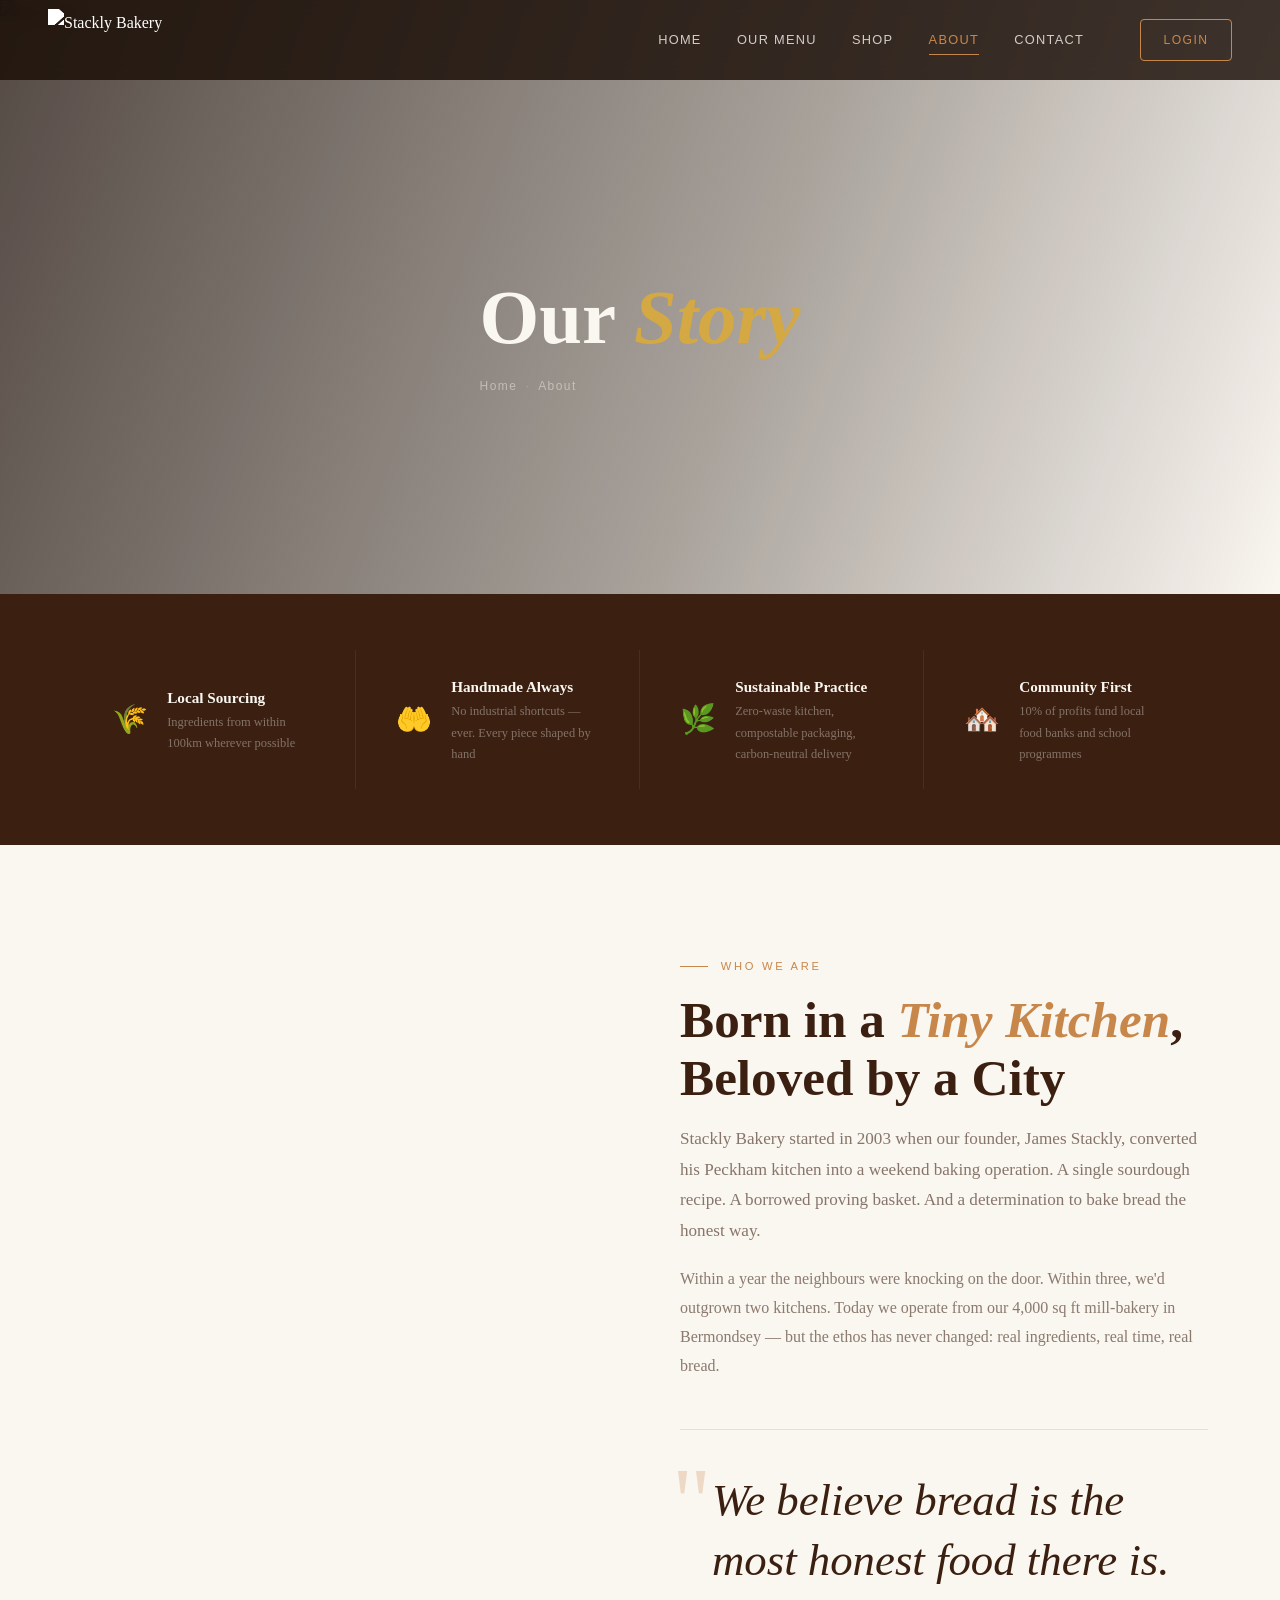
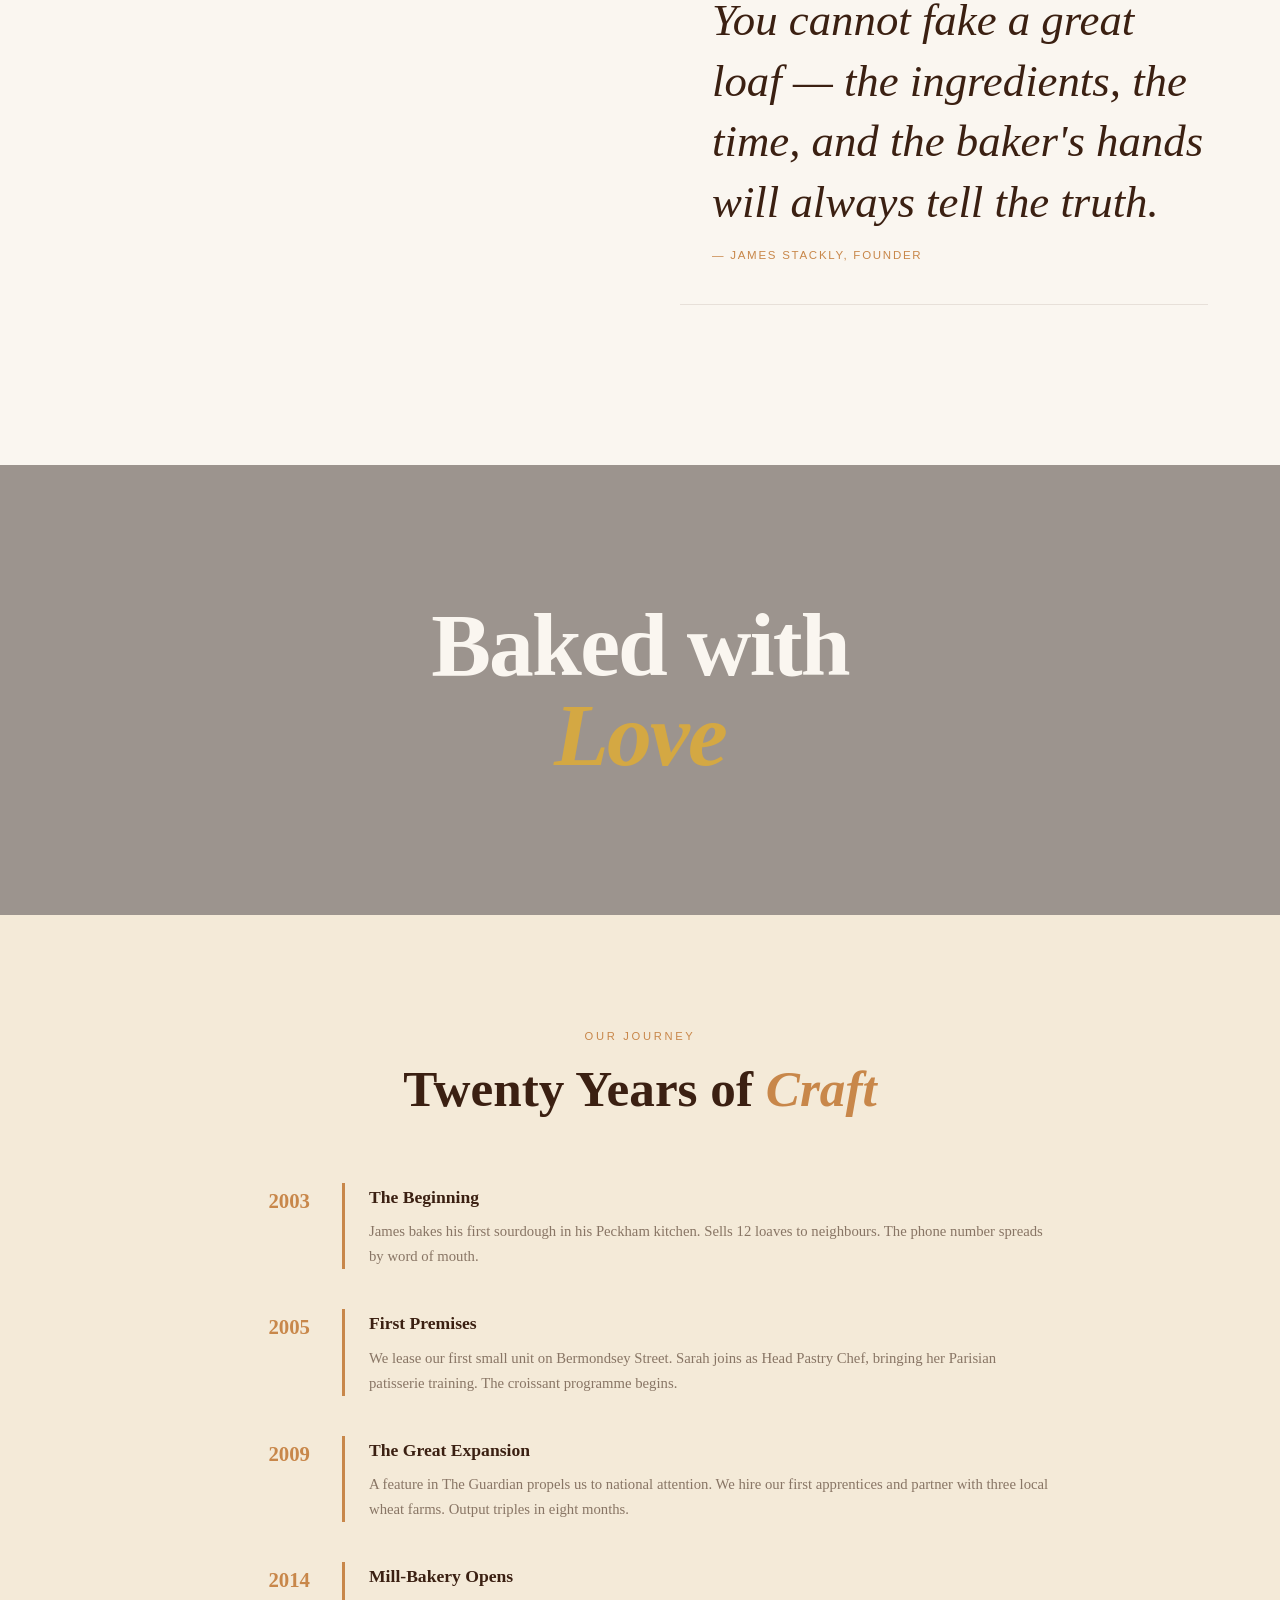
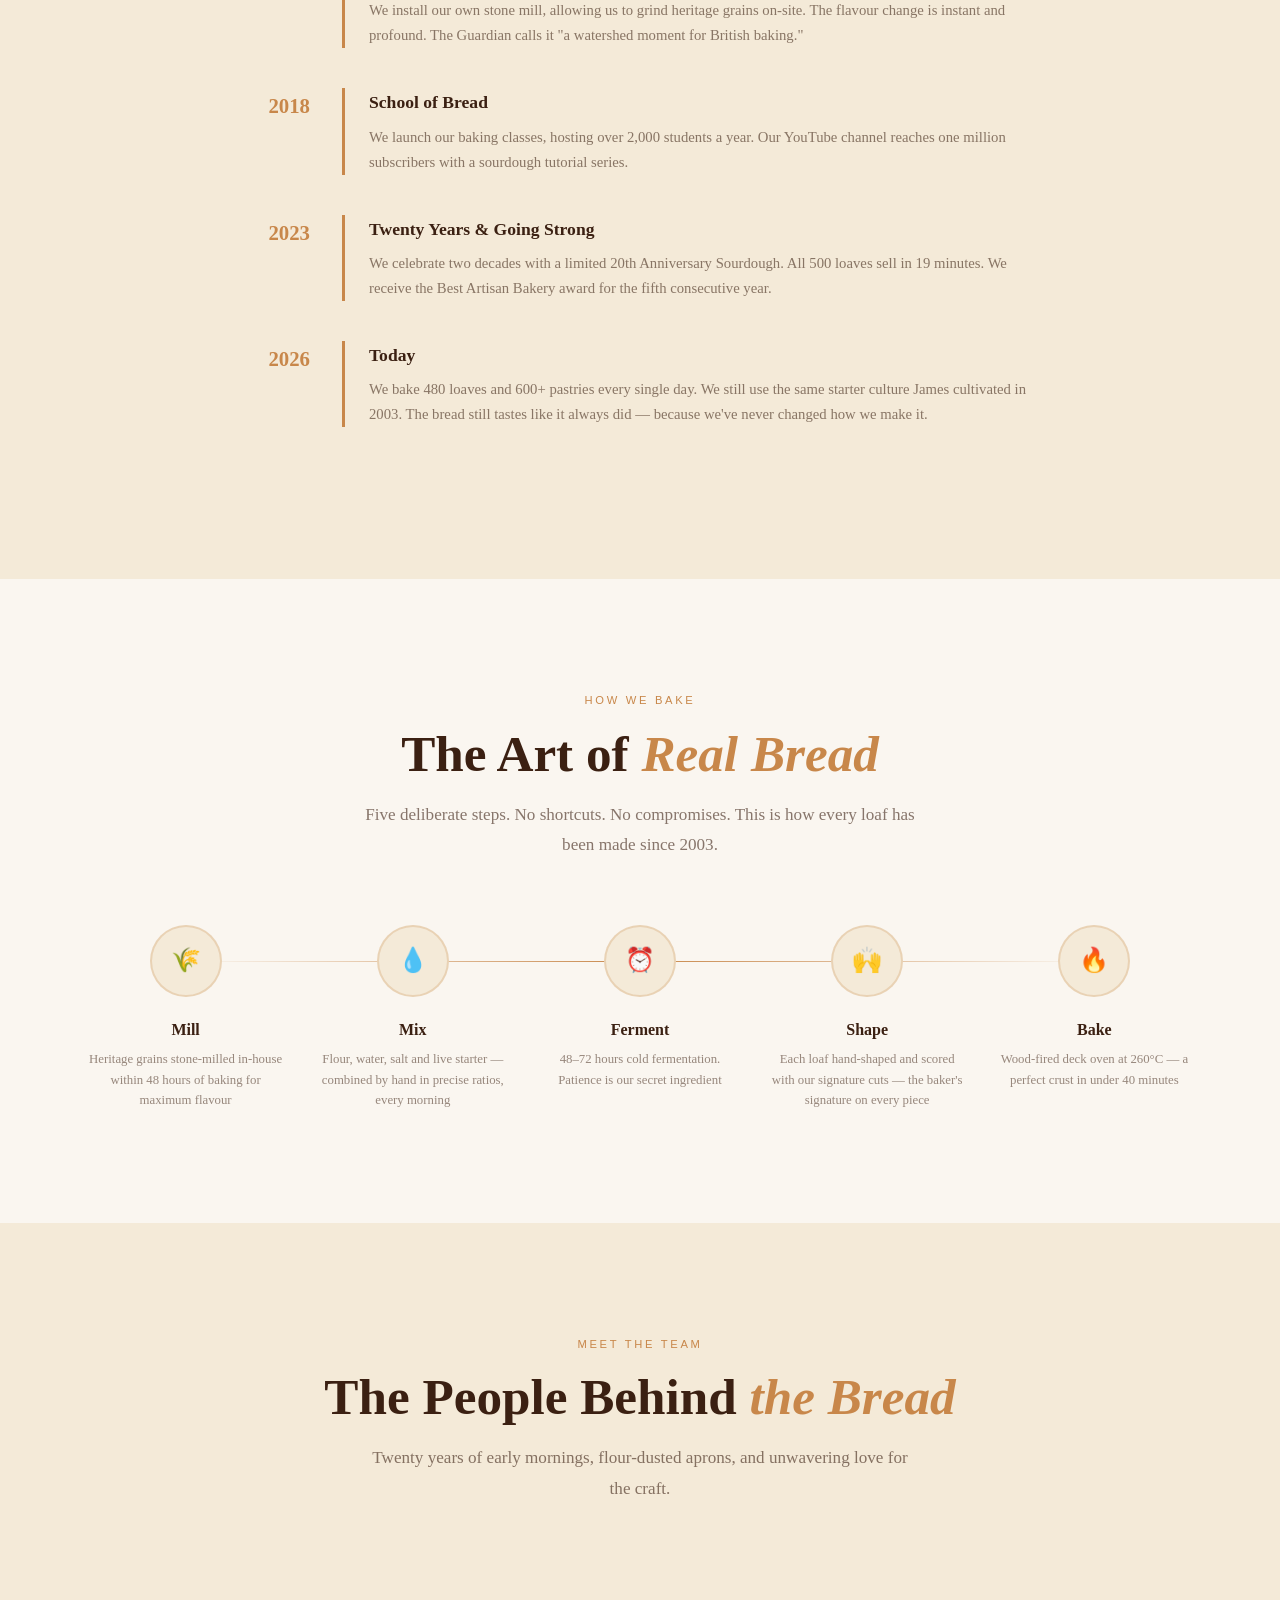
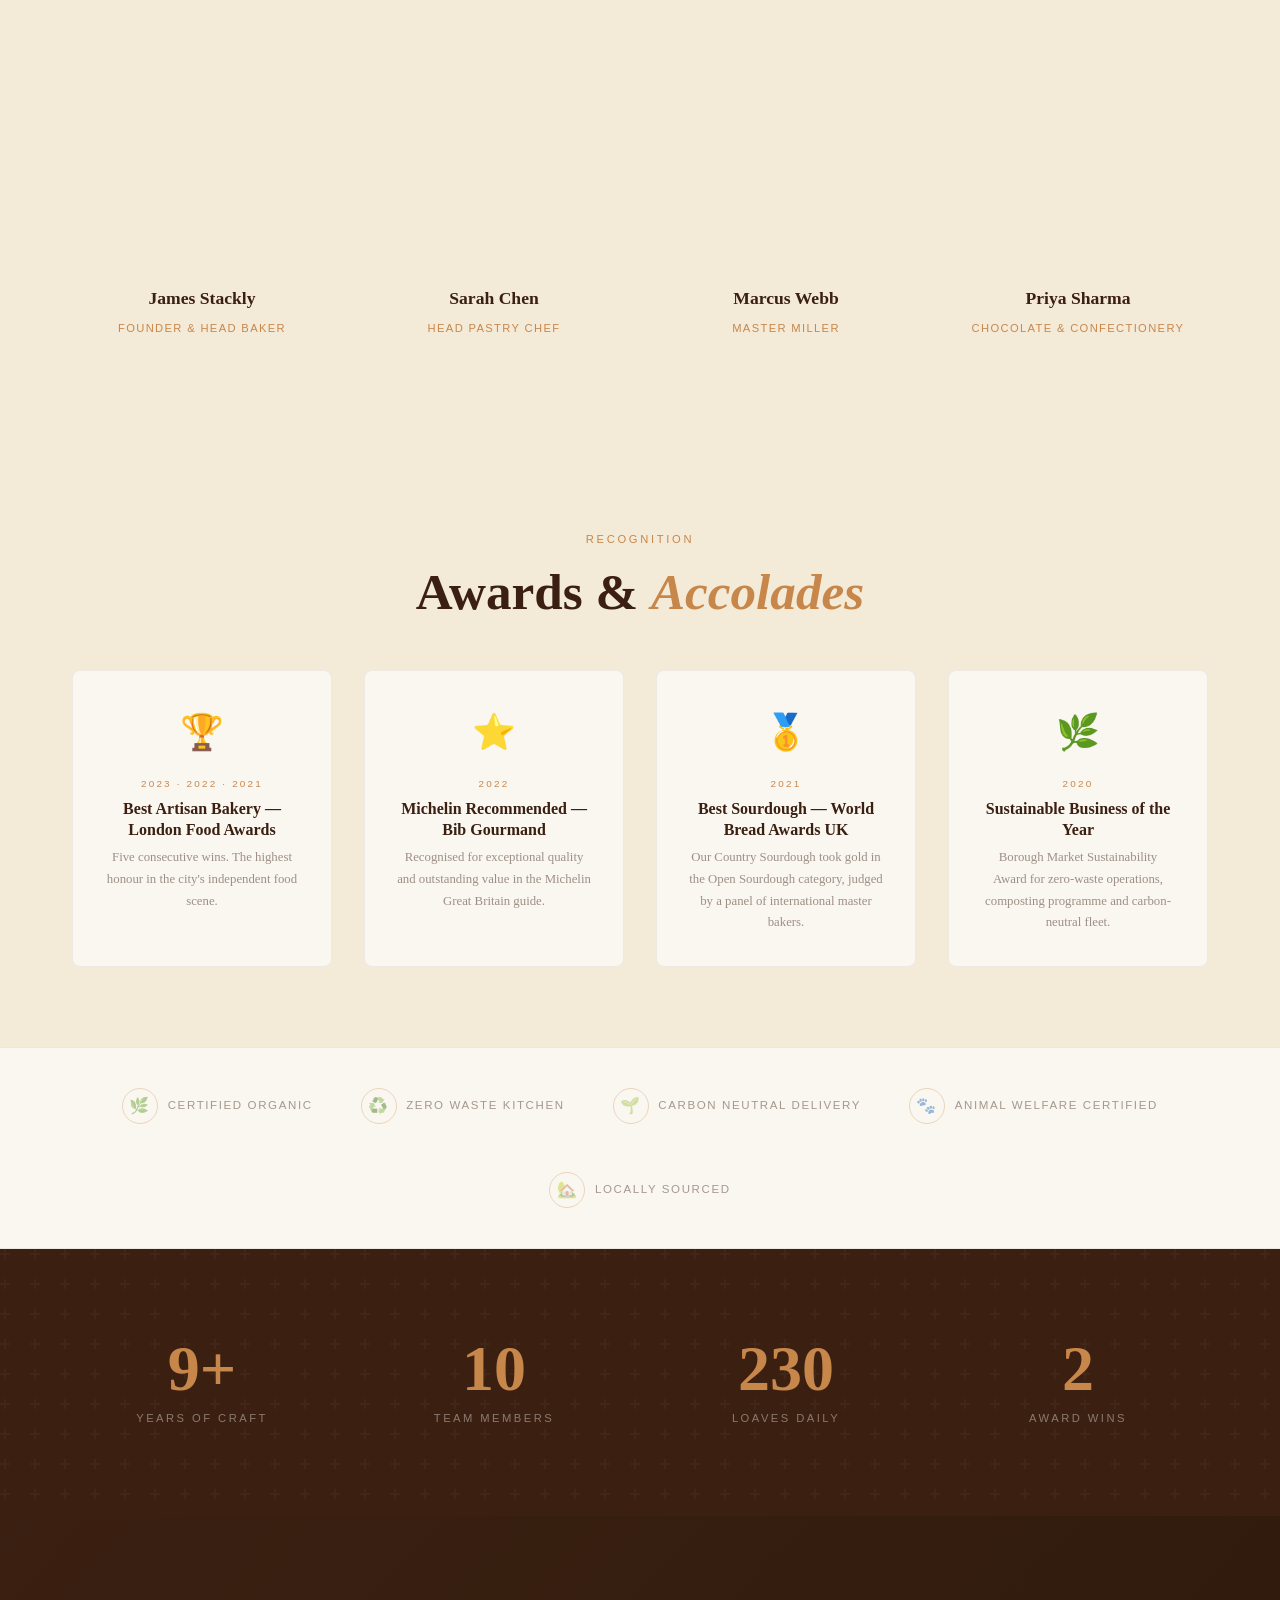
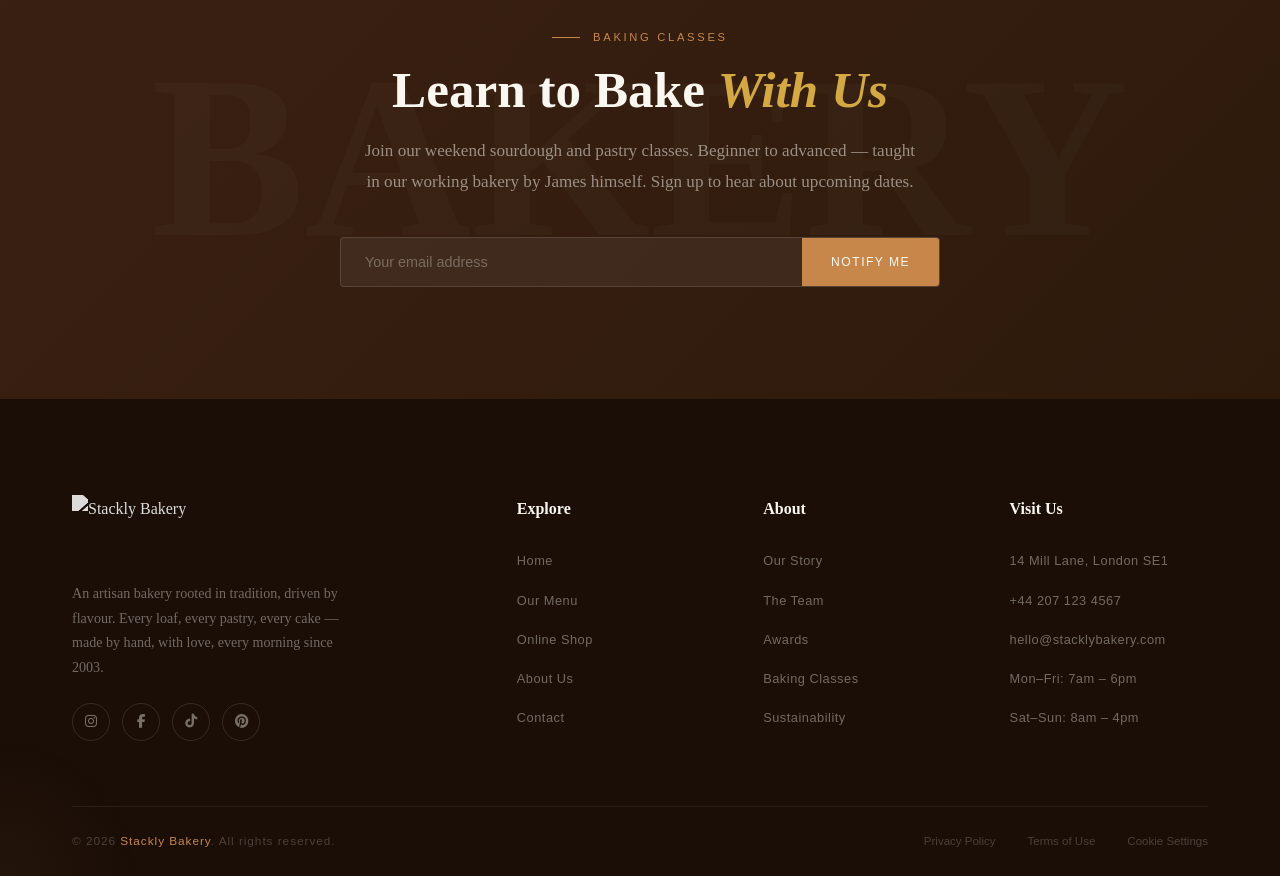
==== commit 9a1c788b: "update" ====
--- a/about.html
+++ b/about.html
@@ -320,7 +320,11 @@
   </picture>
   <div class="inner-hero-content container">
     <h1 class="inner-hero-title">Our <em style="color:var(--gold);font-style:italic">Story</em></h1>
-   
+    <div class="breadcrumb">
+      <a href="index.html">Home</a>
+      <span class="sep">·</span>
+      <span>About</span>
+    </div>
   </div>
 </section>
 
